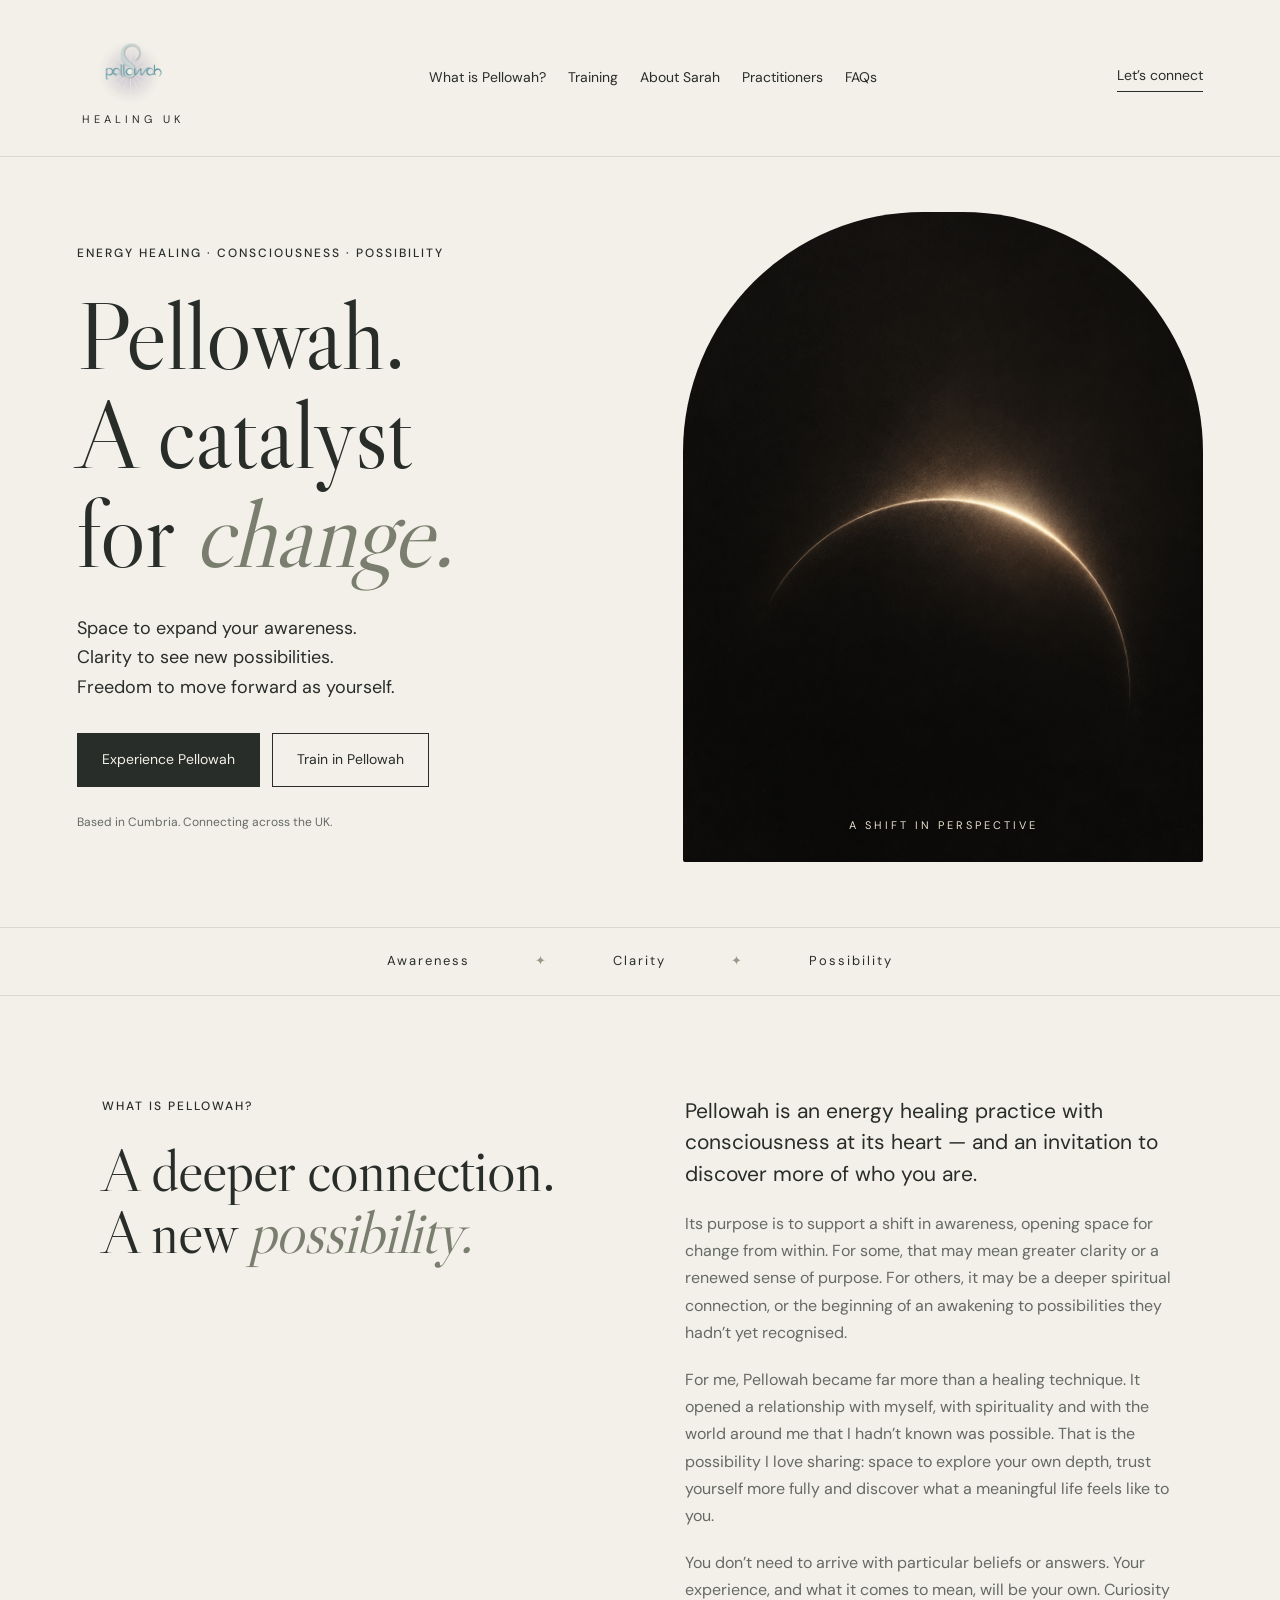
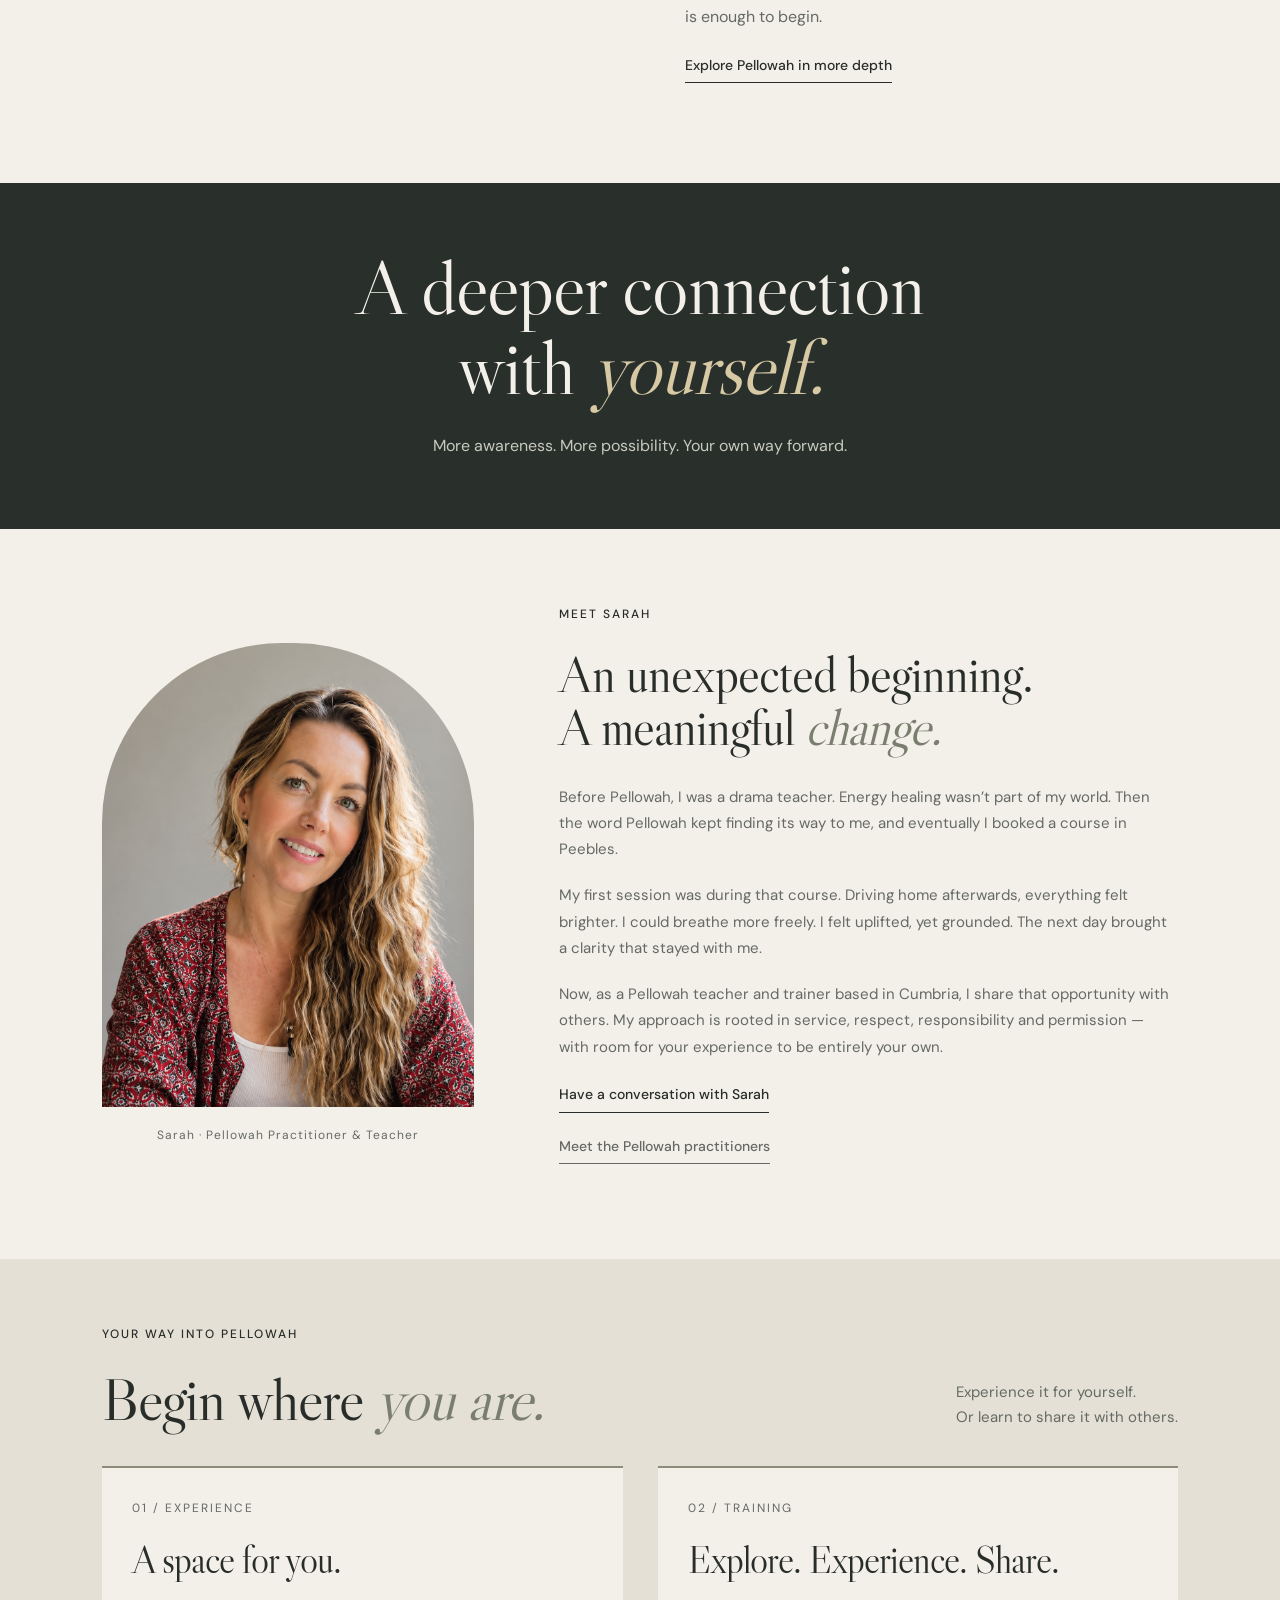
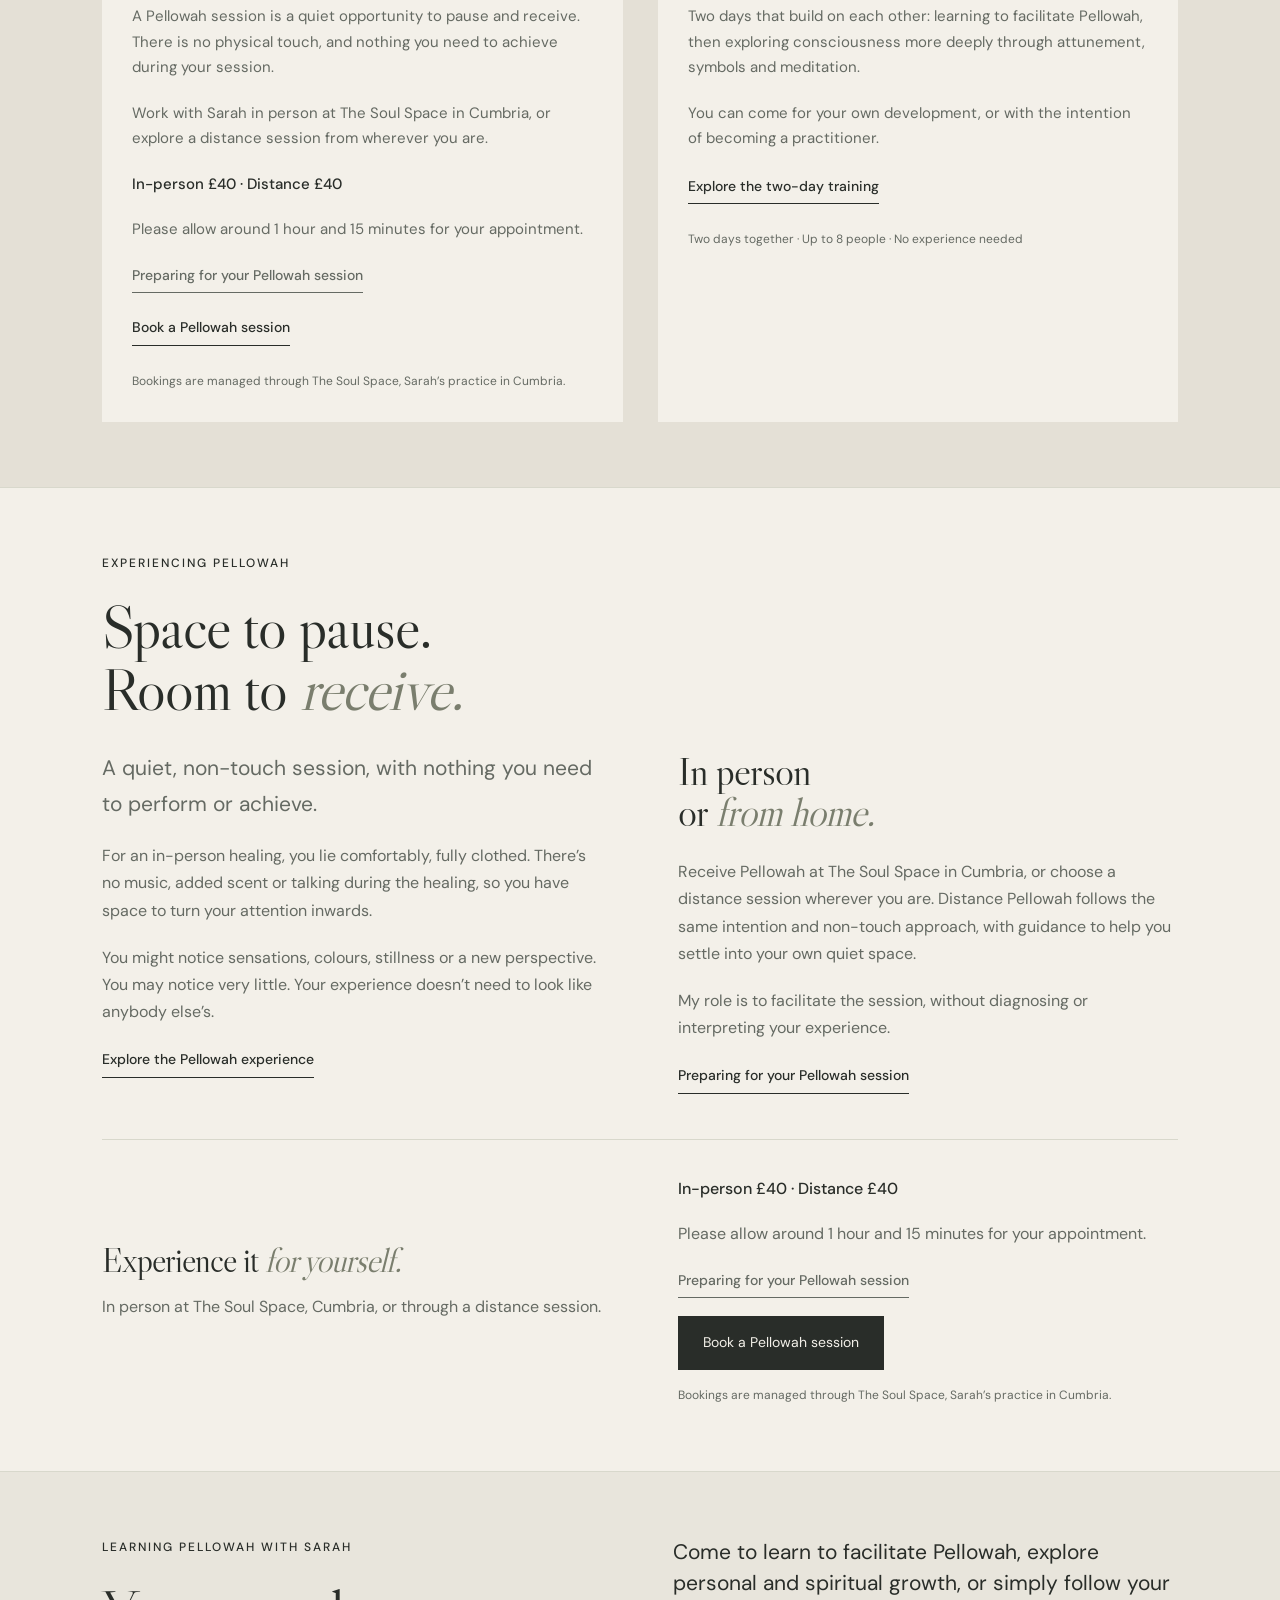
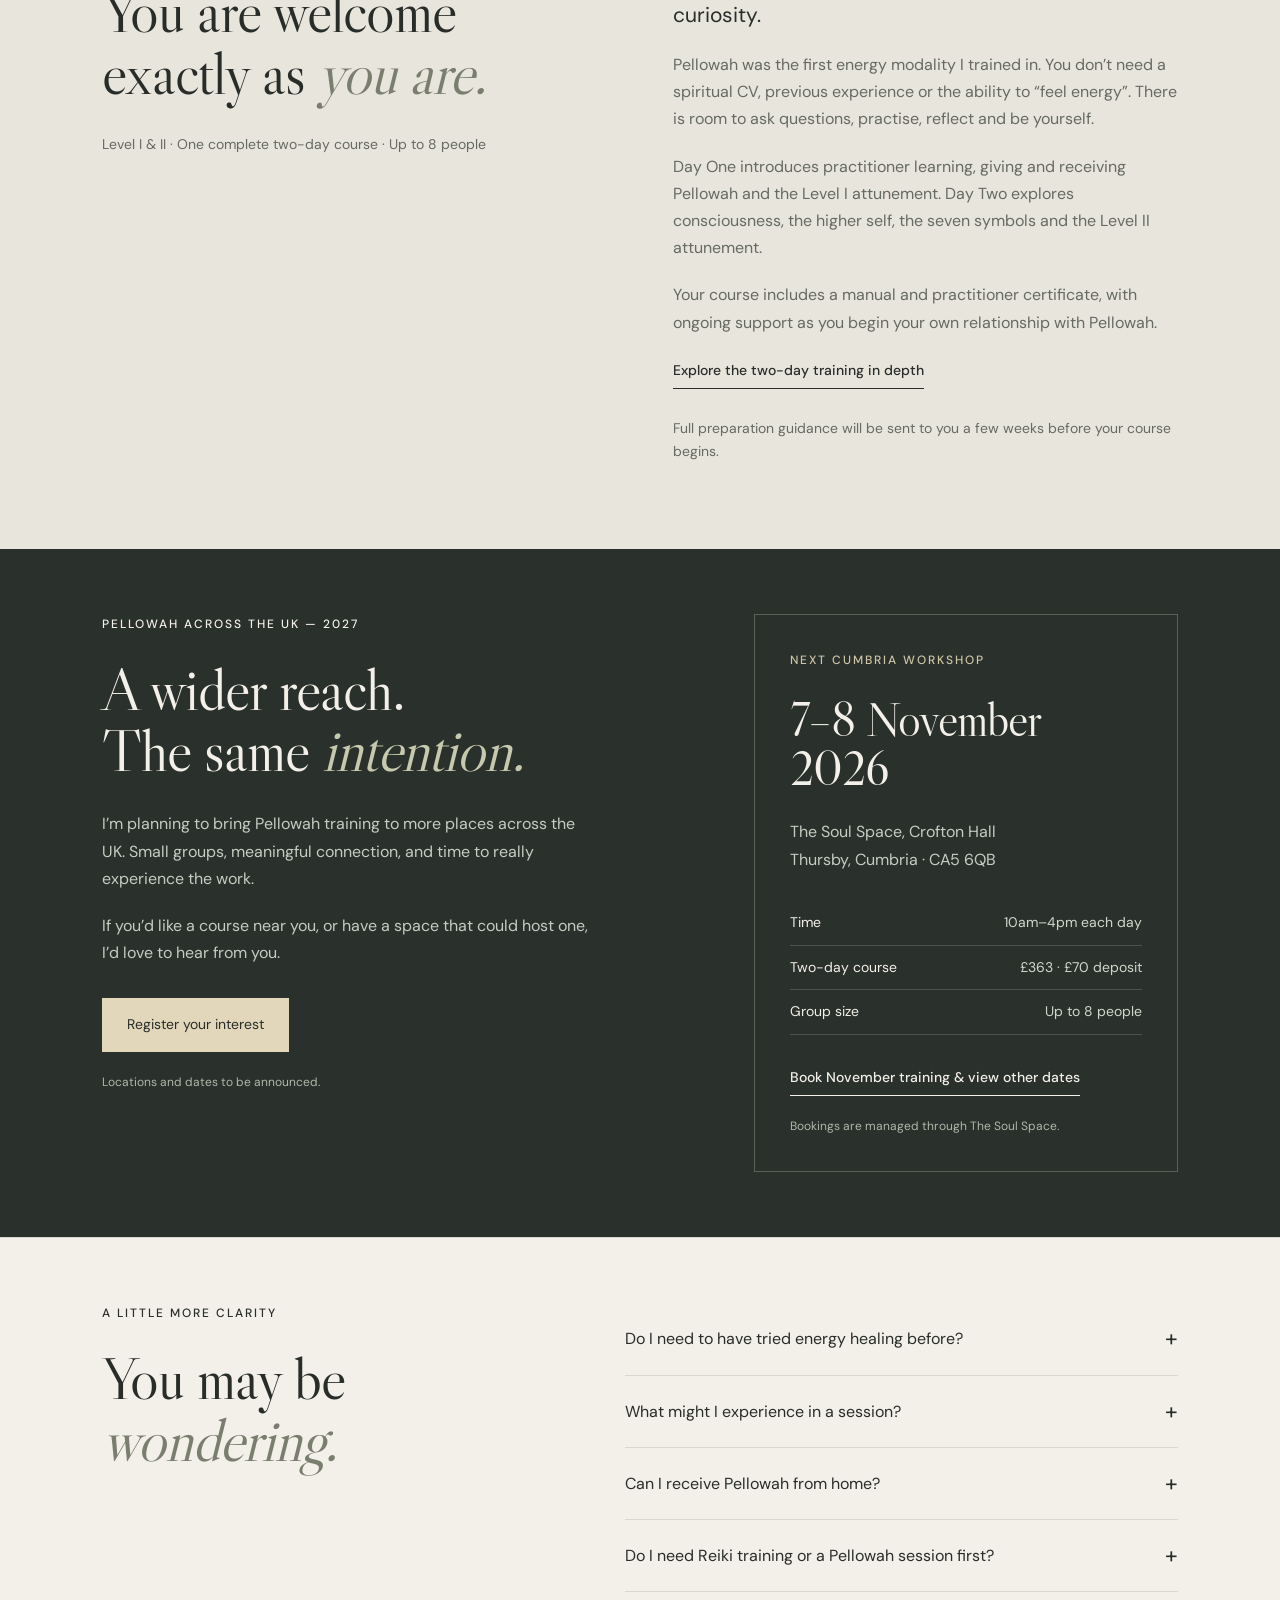
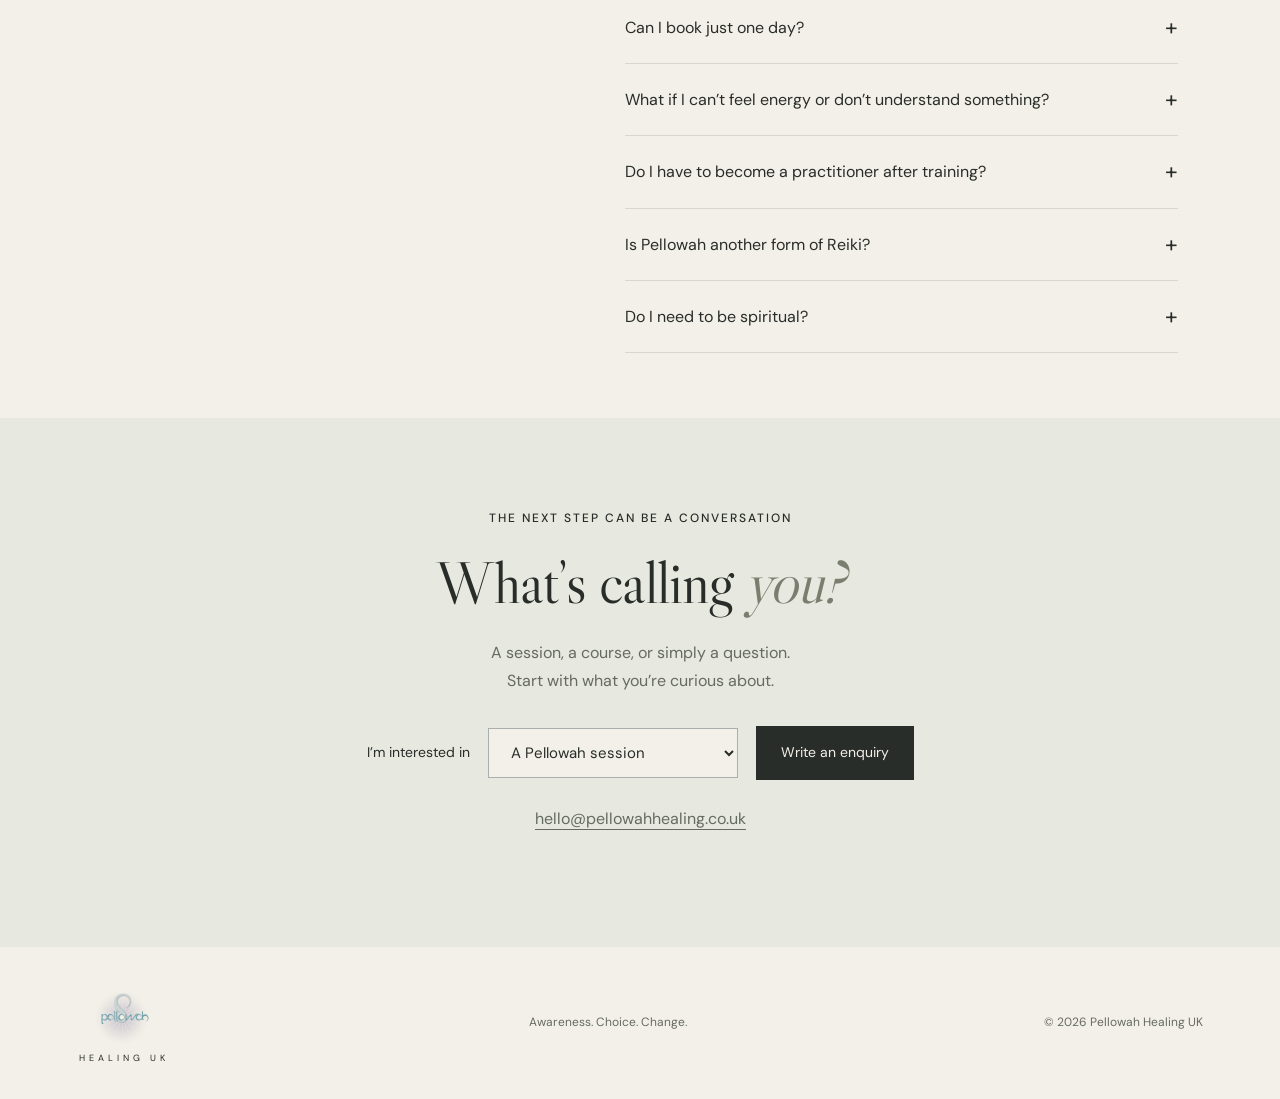
==== index.html @ 7cf7da72 "Add files via upload" ====
<!doctype html>
<html lang="en-GB"><head><meta charset="UTF-8"><meta name="viewport" content="width=device-width,initial-scale=1"><title>Pellowah Healing UK | Sessions &amp; Training with Sarah Watt</title><meta name="description" content="Explore Pellowah healing and two-day practitioner training with Sarah Watt in Cumbria. In-person and distance sessions £40. Beginners welcome."><link rel="icon" href="data:image/svg+xml,%3Csvg xmlns='http://www.w3.org/2000/svg' viewBox='0 0 32 32'%3E%3Crect width='32' height='32' rx='16' fill='%23262825'/%3E%3Cpath d='M21 6a11 11 0 100 20A13 13 0 0121 6' fill='%23e5d9bb'/%3E%3C/svg%3E"><link rel="stylesheet" href="style.css"><script type="application/ld+json">{"@context": "https://schema.org", "@graph": [{"@type": "Organization", "name": "Pellowah Healing UK", "url": "https://pellowahhealing.co.uk/", "email": "hello@pellowahhealing.co.uk", "founder": {"@type": "Person", "name": "Sarah Watt", "jobTitle": "Pellowah Teacher and Practitioner"}}, {"@type": "WebSite", "name": "Pellowah Healing UK", "url": "https://pellowahhealing.co.uk/", "inLanguage": "en-GB"}]}</script><link rel="canonical" href="https://pellowahhealing.co.uk/"></head><body class="homepage">
<a class="skip" href="#main">Skip to content</a><header><a class="brand official-brand" href="#" aria-label="Pellowah Healing UK home"><img src="pellowah-logo.jpg" alt="Pellowah"><small>HEALING UK</small></a><nav aria-label="Main navigation"><a href="#pellowah">What is Pellowah?</a><a href="#training">Training</a><a href="#sarah">About Sarah</a><a href="practitioners.html">Practitioners</a><a href="#questions">FAQs</a></nav><a class="header-cta" href="#connect">Let’s connect</a><button class="mobile-menu-button" type="button" aria-expanded="false" aria-controls="mobile-navigation">Menu <span aria-hidden="true">☰</span></button><nav class="mobile-navigation" id="mobile-navigation" aria-label="Mobile navigation" hidden><a href="index.html">Home</a><a href="discover.html">Discover Pellowah</a><a href="training.html">Training</a><a href="practitioners.html">Practitioners</a><a href="preparation.html">Session preparation</a><a href="index.html#sarah">Meet Sarah</a><a href="index.html#connect">Contact & enquiries</a></nav></header>
<main id="main"><section class="hero"><div class="hero-copy"><p class="eyebrow">ENERGY HEALING · CONSCIOUSNESS · POSSIBILITY</p><h1>Pellowah.<br>A catalyst<br>for <em>change.</em></h1><p class="intro">Space to expand your awareness.<br>Clarity to see new possibilities.<br>Freedom to move forward as yourself.</p><div class="actions"><a class="button" href="#session-details">Experience Pellowah</a><a class="button outline" href="#training">Train in Pellowah</a></div><p class="hero-note">Based in Cumbria. Connecting across the UK.</p></div><div class="hero-art"><img src="hero.png" alt="An ivory arc of light emerging from a dark, spacious background"><span class="art-label">A SHIFT IN PERSPECTIVE</span></div></section>
<div class="principles"><span>Awareness</span><i>✦</i><span>Clarity</span><i>✦</i><span>Possibility</span></div>
<section id="pellowah" class="section introduction"><div><p class="eyebrow">WHAT IS PELLOWAH?</p><h2>A deeper connection.<br>A new <em>possibility.</em></h2></div><div class="text"><p class="lead">Pellowah is an energy healing practice with consciousness at its heart — and an invitation to discover more of who you are.</p><p>Its purpose is to support a shift in awareness, opening space for change from within. For some, that may mean greater clarity or a renewed sense of purpose. For others, it may be a deeper spiritual connection, or the beginning of an awakening to possibilities they hadn’t yet recognised.</p><p>For me, Pellowah became far more than a healing technique. It opened a relationship with myself, with spirituality and with the world around me that I hadn’t known was possible. That is the possibility I love sharing: space to explore your own depth, trust yourself more fully and discover what a meaningful life feels like to you.</p><p>You don’t need to arrive with particular beliefs or answers. Your experience, and what it comes to mean, will be your own. Curiosity is enough to begin.</p><a class="text-link" href="discover.html">Explore Pellowah in more depth</a></div></section>
<section class="manifesto"><h2>A deeper connection<br>with <em>yourself.</em></h2><p class="connection-line">More awareness. More possibility. Your own way forward.</p></section>
<section class="section about" id="sarah"><figure class="sarah-portrait"><img src="sarah-portrait.png" alt="Sarah, Pellowah practitioner and teacher" loading="lazy" width="1180" height="1333"><figcaption>Sarah · Pellowah Practitioner &amp; Teacher</figcaption></figure><div><p class="eyebrow">MEET SARAH</p><h2>An unexpected beginning.<br>A meaningful <em>change.</em></h2><p>Before Pellowah, I was a drama teacher. Energy healing wasn’t part of my world. Then the word Pellowah kept finding its way to me, and eventually I booked a course in Peebles.</p><p>My first session was during that course. Driving home afterwards, everything felt brighter. I could breathe more freely. I felt uplifted, yet grounded. The next day brought a clarity that stayed with me.</p><p>Now, as a Pellowah teacher and trainer based in Cumbria, I share that opportunity with others. My approach is rooted in service, respect, responsibility and permission — with room for your experience to be entirely your own.</p><a class="text-link" href="#connect">Have a conversation with Sarah</a><p class="directory-link"><a class="text-link" href="practitioners.html">Meet the Pellowah practitioners</a></p></div></section>
<section class="section pathways"><div class="section-top"><div><p class="eyebrow">YOUR WAY INTO PELLOWAH</p><h2>Begin where <em>you are.</em></h2></div><p>Experience it for yourself.<br>Or learn to share it with others.</p></div><div class="path-grid"><article id="experience" class="path"><span class="number">01 / EXPERIENCE</span><h3>A space for you.</h3><p>A Pellowah session is a quiet opportunity to pause and receive. There is no physical touch, and nothing you need to achieve during your session.</p><p>Work with Sarah in person at The Soul Space in Cumbria, or explore a distance session from wherever you are.</p><p class="session-price">In-person £40 · Distance £40</p><p class="appointment-time">Please allow around 1 hour and 15 minutes for your appointment.</p><p><a class="text-link" href="preparation.html">Preparing for your Pellowah session</a></p><a class="text-link" href="https://www.the-soul-space.co.uk/book-online?category=a3ddec58-8c85-473c-8b43-00086e5dc6c0">Book a Pellowah session</a><small>Bookings are managed through The Soul Space, Sarah’s practice in Cumbria.</small></article><article id="training" class="path"><span class="number">02 / TRAINING</span><h3>Explore. Experience. Share.</h3><p>Two days that build on each other: learning to facilitate Pellowah, then exploring consciousness more deeply through attunement, symbols and meditation.</p><p>You can come for your own development, or with the intention of becoming a practitioner.</p><a class="text-link" href="training.html">Explore the two-day training</a><small>Two days together · Up to 8 people · No experience needed</small></article></div></section>
<section class="section session-details" id="session-details"><div class="session-heading"><p class="eyebrow">EXPERIENCING PELLOWAH</p><h2>Space to pause.<br>Room to <em>receive.</em></h2></div><div class="session-practice"><div><p class="lead">A quiet, non-touch session, with nothing you need to perform or achieve.</p><p>For an in-person healing, you lie comfortably, fully clothed. There’s no music, added scent or talking during the healing, so you have space to turn your attention inwards.</p><p>You might notice sensations, colours, stillness or a new perspective. You may notice very little. Your experience doesn’t need to look like anybody else’s.</p><a class="text-link" href="discover.html#session-details">Explore the Pellowah experience</a></div><div><h3>In person<br>or <em>from home.</em></h3><p>Receive Pellowah at The Soul Space in Cumbria, or choose a distance session wherever you are. Distance Pellowah follows the same intention and non-touch approach, with guidance to help you settle into your own quiet space.</p><p>My role is to facilitate the session, without diagnosing or interpreting your experience.</p><a class="text-link" href="preparation.html">Preparing for your Pellowah session</a></div></div><div class="session-booking"><div><h3>Experience it <em>for yourself.</em></h3><p>In person at The Soul Space, Cumbria, or through a distance session.</p></div><div><p class="session-price">In-person £40 · Distance £40</p><p class="appointment-time">Please allow around 1 hour and 15 minutes for your appointment.</p><p><a class="text-link" href="preparation.html">Preparing for your Pellowah session</a></p><a class="button" href="https://www.the-soul-space.co.uk/book-online?category=a3ddec58-8c85-473c-8b43-00086e5dc6c0">Book a Pellowah session</a><small>Bookings are managed through The Soul Space, Sarah’s practice in Cumbria.</small></div></div>
</section>
<section class="section training-details" id="training-details"><div class="training-welcome"><div><p class="eyebrow">LEARNING PELLOWAH WITH SARAH</p><h2>You are welcome<br>exactly as <em>you are.</em></h2><p class="training-format">Level I & II · One complete two-day course · Up to 8 people</p></div><div class="text"><p class="lead">Come to learn to facilitate Pellowah, explore personal and spiritual growth, or simply follow your curiosity.</p><p>Pellowah was the first energy modality I trained in. You don’t need a spiritual CV, previous experience or the ability to “feel energy”. There is room to ask questions, practise, reflect and be yourself.</p><p>Day One introduces practitioner learning, giving and receiving Pellowah and the Level I attunement. Day Two explores consciousness, the higher self, the seven symbols and the Level II attunement.</p><p>Your course includes a manual and practitioner certificate, with ongoing support as you begin your own relationship with Pellowah.</p><a class="text-link" href="training.html">Explore the two-day training in depth</a><p class="training-format">Full preparation guidance will be sent to you a few weeks before your course begins.</p></div></div></section>
<section class="tour" id="dates"><div><p class="eyebrow">PELLOWAH ACROSS THE UK — 2027</p><h2>A wider reach.<br>The same <em>intention.</em></h2><p>I’m planning to bring Pellowah training to more places across the UK. Small groups, meaningful connection, and time to really experience the work.</p><p>If you’d like a course near you, or have a space that could host one, I’d love to hear from you.</p><a class="button light" href="#connect" data-topic="UK training in 2027">Register your interest</a><small>Locations and dates to be announced.</small></div><aside class="next-course"><p class="eyebrow">NEXT CUMBRIA WORKSHOP</p><h3>7–8 November<br>2026</h3><p>The Soul Space, Crofton Hall<br>Thursby, Cumbria · CA5 6QB</p><dl><div><dt>Time</dt><dd>10am–4pm each day</dd></div><div><dt>Two-day course</dt><dd>£363 · £70 deposit</dd></div><div><dt>Group size</dt><dd>Up to 8 people</dd></div></dl><a class="text-link" href="https://www.the-soul-space.co.uk/book-online?category=9e6a947b-319b-44cc-8bf9-009da65b8f4c">Book November training &amp; view other dates</a><small>Bookings are managed through The Soul Space.</small></aside></section>

<section class="section faq" id="questions"><div><p class="eyebrow">A LITTLE MORE CLARITY</p><h2>You may be <em>wondering.</em></h2></div><div><details><summary>Do I need to have tried energy healing before?</summary><p>No. You’re welcome to come with no previous experience. Sarah can talk you through what to expect and answer your questions before you decide.</p></details><details><summary>What might I experience in a session?</summary><p>People describe a range of experiences, including colours, sensations, insights or a sense of stillness. Some notice very little at the time. There is no experience you need to have, and individual responses vary.</p></details><details><summary>Can I receive Pellowah from home?</summary><p>Yes. Sarah offers distance sessions as well as in-person sessions. Get in touch to discuss a time and the preparation guidance.</p></details><details><summary>Do I need Reiki training or a Pellowah session first?</summary><p>No. Pellowah was the first energy modality I trained in. Some people try a session before training; others feel curious and come straight to the course. Neither route is required.</p></details><details><summary>Can I book just one day?</summary><p>I offer the two days together as one complete course. Each day has a different purpose, and they build on each other.</p></details><details><summary>What if I can’t feel energy or don’t understand something?</summary><p>You don’t need to feel tingling, see colours or have any particular experience. Some people notice a lot; others notice very little. Your experience is your own.</p><p>If something doesn’t make sense, ask me. Ask the obvious question, the strange question, or ask me to explain it again. I want learning to feel like a conversation.</p></details><details><summary>Do I have to become a practitioner after training?</summary><p>No. The course teaches you to facilitate Pellowah, but you can come entirely for your own development. You don’t need to begin offering sessions afterwards.</p></details><details><summary>Is Pellowah another form of Reiki?</summary><p>No. Pellowah is a separate modality with its own teachings and approach. In my experience, it feels very different too.</p><p>Within Pellowah teachings, it is described as 100% pure source energy, operating at a higher frequency than Reiki and working with consciousness and DNA to support change.</p><p>The practitioner’s role is to facilitate that energy. We don’t diagnose, scan chakras, sense or interpret blockages, or decide where the energy needs to go. I describe it as being like a clear glass tube, without adding my own energy or interpretation.</p><p>Pellowah is completely non-touch, and the session is deliberately quiet: no music, added scents, sound accompaniment or talking during the healing. This gives you space to turn your attention inwards and experience Pellowah for yourself.</p></details><details><summary>Do I need to be spiritual?</summary><p>No. You don’t need to share my beliefs or use particular language. You’re welcome to question what you hear and explore it for yourself. For me, curiosity is enough.</p></details></div></section>
<section class="connect" id="connect"><p class="eyebrow">THE NEXT STEP CAN BE A CONVERSATION</p><h2>What’s calling <em>you?</em></h2><p>A session, a course, or simply a question.<br>Start with what you’re curious about.</p><div class="interest"><label for="topic">I’m interested in</label><select id="topic"><option>A Pellowah session</option><option>The November workshop</option><option>UK training in 2027</option><option>Hosting a course</option><option>Asking a question</option></select><button class="button" id="prepare">Write an enquiry</button></div><div id="enquiry" class="enquiry" hidden><label for="message">Your enquiry — add your details, then open it in your email app.</label><textarea id="message" rows="4"></textarea><a id="send-email" class="button" href="mailto:hello@pellowahhealing.co.uk">Open in email</a> <button id="copy" class="text-link">Copy enquiry</button><p class="copy-status" role="status"></p></div><p class="contact-email"><a href="mailto:hello@pellowahhealing.co.uk">hello@pellowahhealing.co.uk</a></p></section>
</main><footer><a class="brand official-brand" href="#" aria-label="Pellowah Healing UK home"><img src="pellowah-logo.jpg" alt="Pellowah"><small>HEALING UK</small></a><p>Awareness. Choice. Change.</p><span>© 2026 Pellowah Healing UK</span></footer><script src="script.js"></script><script src="menu.js"></script></body></html>
---- style.css ----
@import url('https://fonts.googleapis.com/css2?family=DM+Sans:wght@400;500;600&family=Libre+Caslon+Display&display=swap');
:root{--paper:#f3f0e9;--ink:#292d29;--muted:#656a63;--line:#d8d8cc;--accent:#d7c9a4}*{box-sizing:border-box}html{scroll-behavior:smooth;scroll-padding-top:40px}body{margin:0;background:var(--paper);color:var(--ink);font:16px/1.7 'DM Sans',Arial,sans-serif}a{color:inherit;text-decoration:none}button,select,textarea{font:inherit}button,a,summary,select{ -webkit-tap-highlight-color:transparent}a:focus-visible,button:focus-visible,select:focus-visible,summary:focus-visible{outline:2px solid #9a7747;outline-offset:5px}.skip{position:absolute;left:20px;top:-80px;background:var(--ink);color:white;padding:10px;z-index:4}.skip:focus{top:10px}header{max-width:1440px;margin:auto;padding:30px 6%;display:flex;align-items:center;justify-content:space-between;border-bottom:1px solid var(--line);gap:30px}.brand{display:flex;flex-direction:column;line-height:1.2;width:max-content}.brand span{font:29px 'Libre Caslon Display',Georgia,serif;letter-spacing:2px}.brand small{font-size:11px;letter-spacing:4px;margin-top:7px;text-align:center}nav{display:flex;gap:30px;font-size:14px}.header-cta{font-size:14px;border-bottom:1px solid var(--ink);padding-bottom:4px}.hero{max-width:1440px;margin:auto;display:grid;grid-template-columns:1.05fr 1fr;padding:55px 6% 65px;gap:60px;align-items:center}.eyebrow{font-size:12px;letter-spacing:2px;font-weight:500;margin:0 0 24px}h1,h2,h3{font-family:'Libre Caslon Display',Georgia,serif;font-weight:400;line-height:1.03;margin:0;letter-spacing:-1px}h1{font-size:clamp(70px,7.5vw,112px)}em{font-weight:400;color:#7a7e6e}h2{font-size:clamp(40px,4.7vw,64px)}h3{font-size:40px}p{margin:0 0 20px}.intro{font-size:18px;line-height:1.65;margin:30px 0}.actions{display:flex;gap:12px;flex-wrap:wrap}.button{display:inline-block;background:var(--ink);color:var(--paper);border:1px solid var(--ink);padding:14px 24px;font-size:14px;cursor:pointer;text-align:center;transition:background .2s}.button:hover{background:#454b40}.outline{background:transparent;color:var(--ink)}.outline:hover{background:#e5e5d9}.hero-note{font-size:12px;margin:25px 0 0;color:var(--muted)}.hero-art{position:relative;aspect-ratio:4/5;background:#222521;overflow:hidden;border-radius:240px 240px 2px 2px}.hero-art img{width:100%;height:100%;object-fit:cover}.art-label{position:absolute;bottom:28px;left:0;width:100%;text-align:center;color:#e8dfcd;font-size:11px;letter-spacing:3px}.principles{display:flex;align-items:center;justify-content:center;gap:65px;border-top:1px solid var(--line);border-bottom:1px solid var(--line);padding:22px;font-size:13px;letter-spacing:2px}.principles i{color:#969b87;font-size:13px;font-style:normal}.section{max-width:1440px;padding:100px 8%;margin:auto}.introduction{display:grid;grid-template-columns:1fr 1fr;gap:90px}.text p{color:var(--muted)}.text .lead{color:var(--ink);font-size:21px;line-height:1.5}.manifesto{text-align:center;padding:70px 20px 85px;background:#e7e8df}.manifesto p{font-size:15px;color:var(--muted)}.manifesto h2{font-size:clamp(56px,6vw,80px)}.section-top{display:flex;justify-content:space-between;gap:30px;align-items:end;margin-bottom:50px}.section-top>p{font-size:15px;color:var(--muted);margin:0}.path-grid{display:grid;grid-template-columns:1fr 1fr;gap:70px}.path{border-top:1px solid #969b87;padding-top:30px;scroll-margin-top:30px}.number{font-size:12px;letter-spacing:2px;display:block;margin-bottom:30px;color:var(--muted)}.path h3{margin-bottom:25px}.path p{color:var(--muted);max-width:470px}.text-link{border:0;border-bottom:1px solid currentColor;background:transparent;padding:0 0 5px;display:inline-block;cursor:pointer;font-size:14px;font-weight:500}.text-link:hover{color:#85816a}.path small{display:block;font-size:12px;color:var(--muted);margin-top:25px}.tour{background:#2a302c;color:#f3f0e9;padding:85px max(8%,calc((100vw - 1210px)/2));display:grid;grid-template-columns:1.3fr 1fr;gap:100px}.tour h2{margin-bottom:28px}.tour em{color:#c7c9ae}.tour p:not(.eyebrow){color:#c6ccc2;max-width:490px}.light{background:#e2d7bb;color:#292d29;border-color:#e2d7bb;margin-top:12px}.light:hover{background:#f0e9d9}.tour small{display:block;font-size:12px;color:#b1b7a9;margin-top:20px}.next-course{border:1px solid #5a6157;padding:35px;align-self:center}.next-course h3{font-size:48px;margin-bottom:25px}.next-course .eyebrow{color:#cfc5a5}.next-course dl{font-size:14px;margin:28px 0}.next-course dl div{display:flex;justify-content:space-between;gap:15px;border-bottom:1px solid #4b534a;padding:10px 0}.next-course dd{margin:0;color:#d1d7cb}.about{display:grid;grid-template-columns:1fr 1.25fr;gap:100px;align-items:center}.about h2{margin-bottom:30px}.about>div>p:not(.eyebrow){color:var(--muted)}.story-mark{border:1px solid var(--line);padding:60px 35px;text-align:center;background:#eeece3}.story-mark>span{font:100px/1 Georgia;color:#8e927e}.story-mark>p{font:48px/1.1 'Libre Caslon Display',Georgia,serif!important;color:var(--ink)!important}.story-mark small{display:block;font-size:10px;letter-spacing:2px;margin-top:40px}.faq{border-top:1px solid var(--line);display:grid;grid-template-columns:1fr 1.25fr;gap:80px}.faq h2{max-width:350px}details{border-bottom:1px solid var(--line)}summary{padding:22px 28px 22px 0;cursor:pointer;font-size:16px;list-style:none;position:relative}summary:after{content:'+';position:absolute;right:0;font-size:23px;font-weight:400;top:16px}details[open] summary:after{content:'−'}details p{color:var(--muted);font-size:15px;padding-right:20px}.connect{padding:90px 8%;text-align:center;background:#e7e8df}.connect>p:not(.eyebrow){color:var(--muted);margin:25px 0}.interest{display:flex;justify-content:center;align-items:center;gap:18px;flex-wrap:wrap;margin-top:32px}.interest label{font-size:14px}.interest select{background:var(--paper);border:1px solid #aaaead;border-radius:0;padding:13px 18px;font-size:15px;color:var(--ink);min-width:250px}.enquiry{max-width:650px;text-align:left;margin:30px auto 0}.enquiry label{display:block;font-size:14px;margin-bottom:10px}textarea{width:100%;padding:16px;background:var(--paper);color:var(--ink);border:1px solid #aaaead;resize:vertical;margin-bottom:15px}.copy-status{font-size:14px;margin-top:10px}footer{max-width:1440px;padding:35px 6%;display:flex;justify-content:space-between;gap:30px;align-items:center}footer p,footer>span{font-size:12px;color:var(--muted);margin:0}footer .brand span{font-size:23px}footer .brand small{font-size:9px}@media(min-width:1500px){.tour{padding-left:calc((100vw - 1210px)/2);padding-right:calc((100vw - 1210px)/2)}}@media(max-width:1000px){nav{gap:18px}.hero{gap:30px}.eyebrow{font-size:10px}.button{padding:13px 18px}.section{padding:75px 6%}.introduction,.about,.faq{gap:40px}.tour{gap:40px;padding:65px 6%}.path-grid{gap:40px}}@media(max-width:700px){header{padding:22px 6%}nav{display:none}.brand span{font-size:25px}.hero{grid-template-columns:1fr;padding:45px 6%;gap:35px}h1{font-size:76px}.hero-art{aspect-ratio:5/4;border-radius:180px 180px 2px 2px}.hero-art img{object-position:center 48%}.hero-note{margin-top:20px}.principles{gap:22px;font-size:11px;letter-spacing:1px}.introduction,.path-grid,.about,.faq,.tour{grid-template-columns:1fr}.section{padding:60px 6%}.introduction{gap:30px}.section-top{display:block}.section-top>p{margin-top:20px}.path-grid{gap:45px}.tour{padding:60px 6%;gap:40px}.about{gap:40px}.story-mark{padding:35px 20px}.story-mark>p{font-size:42px!important}.story-mark small{margin-top:25px}.faq{gap:25px}.faq h2{max-width:none}.connect{padding:60px 6%}.interest{flex-direction:column;gap:12px}.interest select,.interest .button{width:100%;max-width:350px}footer{flex-wrap:wrap}footer p{display:none}footer>span{font-size:11px}h2{font-size:46px}.next-course{padding:27px}}@media(prefers-reduced-motion:reduce){html{scroll-behavior:auto}*{transition:none!important}}

.path .session-price{color:var(--ink);font-weight:500}.contact-email a{border-bottom:1px solid currentColor}.enquiry #copy{margin-left:16px}

.official-brand{align-items:center}.official-brand img{width:112px;height:78px;object-fit:contain;object-position:center;mix-blend-mode:multiply}.official-brand small{margin-top:5px}.sarah-portrait{margin:0}.sarah-portrait img{width:100%;height:auto;display:block;aspect-ratio:4/5;object-fit:cover;object-position:center 30%;border-radius:180px 180px 0 0}.sarah-portrait figcaption{font-size:12px;letter-spacing:1px;color:var(--muted);margin-top:18px;text-align:center}footer .official-brand img{width:95px;height:66px}@media(max-width:700px){.official-brand img{width:95px;height:66px}.sarah-portrait{max-width:440px;width:100%;margin:auto}.sarah-portrait img{aspect-ratio:4/5}}

.training-details{border-top:1px solid var(--line)}.training-welcome{display:grid;grid-template-columns:1fr 1fr;gap:80px}.training-format{font-size:14px;margin-top:28px;color:var(--muted)}.day-grid{display:grid;grid-template-columns:1fr 1fr;gap:65px;margin-top:65px}.training-day{border-top:1px solid #969b87;padding-top:30px}.training-day h3{font-size:43px;line-height:1.12;margin-bottom:30px}.training-day>p:not(.eyebrow){color:var(--muted)}.training-day strong{color:var(--ink);font-weight:500}.levels-note{margin:45px 0;padding:25px 30px;background:#e7e8df;border-left:2px solid #969b87}.levels-note h4{font-size:17px;font-weight:500;margin:0 0 10px}.levels-note p{color:var(--muted);margin:0;max-width:920px}.training-takeaway{display:grid;grid-template-columns:1.1fr 1fr;gap:75px;align-items:center}.training-takeaway h3{margin-bottom:25px}.training-takeaway>div>p:not(.eyebrow){color:var(--muted)}.takeaway-quote{padding:38px;border:1px solid var(--line)}.takeaway-quote>p{font:32px/1.25 'Libre Caslon Display',Georgia,serif;color:var(--ink)!important}.takeaway-quote small{display:block;font-size:11px;letter-spacing:2px;color:var(--muted);margin:25px 0}.takeaway-quote .button{margin-top:8px}@media(max-width:1000px){.training-welcome,.training-takeaway{gap:40px}.day-grid{gap:40px}}@media(max-width:700px){.training-welcome,.day-grid,.training-takeaway{grid-template-columns:1fr;gap:30px}.day-grid{margin-top:40px}.training-day h3{font-size:38px}.levels-note{padding:22px;margin:35px 0}.takeaway-quote{padding:28px}}

.manifesto .connection-line{margin:25px 0 0;font-size:16px}

.session-details{border-top:1px solid var(--line)}.session-heading{margin-bottom:55px}.house-story{display:grid;grid-template-columns:1fr 1.2fr;gap:80px;align-items:center}.analogy{background:#e7e8df;padding:40px}.analogy h3{font-size:48px;margin-bottom:25px}.analogy>p:not(.eyebrow){color:var(--muted)}.analogy small,.experience-notes small{font-size:10px;letter-spacing:1.5px;color:var(--muted);display:block}.session-practice{display:grid;grid-template-columns:1fr 1fr;gap:75px;margin-top:65px}.session-practice h3{margin-bottom:25px}.session-practice p:not(.eyebrow){color:var(--muted)}.experience-notes{border-left:1px solid var(--line);padding-left:40px}.experience-notes blockquote{font:32px/1.25 'Libre Caslon Display',Georgia,serif;margin:30px 0 18px}.trust-line{margin-top:28px}.session-booking{border-top:1px solid var(--line);margin-top:45px;padding-top:35px;display:grid;grid-template-columns:1fr 1fr;gap:75px;align-items:center}.session-booking h3{font-size:34px;margin-bottom:15px}.session-booking p{color:var(--muted);margin-bottom:18px}.session-booking .session-price{color:var(--ink);font-weight:500}.session-booking small{display:block;font-size:12px;color:var(--muted);margin-top:15px}@media(max-width:1000px){.house-story,.session-practice,.session-booking{gap:40px}.analogy{padding:30px}.experience-notes{padding-left:25px}}@media(max-width:700px){.house-story,.session-practice,.session-booking{grid-template-columns:1fr;gap:30px}.session-heading{margin-bottom:35px}.analogy h3{font-size:43px}.session-practice{margin-top:40px}.experience-notes{border-left:0;border-top:1px solid var(--line);padding:30px 0 0}.session-booking{margin-top:30px}.session-booking h3{font-size:36px}}

.prep-page{max-width:920px;margin:auto;padding:65px 6%}.prep-intro h1{font-size:clamp(48px,6vw,78px);margin-bottom:30px}.prep-intro .lead{font-size:21px;line-height:1.55}.prep-intro>p:not(.eyebrow){color:var(--muted)}.prep-nav{display:flex;flex-wrap:wrap;gap:12px 24px;margin:30px 0 45px}.prep-nav a{font-size:14px;border-bottom:1px solid var(--line)}.prep-section{padding:45px 0;border-top:1px solid var(--line)}.prep-section h2{font-size:48px;margin-bottom:28px}.prep-section h3{font-size:30px;margin:28px 0 18px}.prep-section p,.prep-section li{color:var(--muted)}.prep-section ul{padding-left:22px;margin:20px 0 25px}.prep-section li{margin-bottom:10px}.distance-panel{padding:35px;background:#e7e8df}.prep-contact{padding:35px;background:#e7e8df;margin-top:20px}.prep-contact h3{margin-bottom:22px}.prep-contact p{color:var(--muted)}@media(max-width:700px){.prep-page{padding:40px 6%}.prep-section h2{font-size:40px}.distance-panel,.prep-contact{padding:25px}.prep-nav{display:flex}.prep-intro .lead{font-size:18px}}

.discover-hero{max-width:1200px;margin:auto;padding:70px 8% 45px}.discover-hero h1{font-size:clamp(62px,7vw,98px)}.discover-hero .lead{font-size:21px;max-width:650px;margin:30px 0;color:var(--muted)}.discover-philosophy,.discover-reiki{display:grid;grid-template-columns:1fr 1.2fr;gap:80px;border-top:1px solid var(--line)}.teaching-detail{margin-top:25px;border-top:1px solid var(--line)}.change-intro{max-width:850px;color:var(--muted)}.change-grid{display:grid;grid-template-columns:repeat(3,1fr);gap:40px;margin:40px 0}.change-grid article{border-top:1px solid #969b87;padding-top:25px}.change-grid h3{font-size:32px;margin-bottom:22px}.change-grid p{color:var(--muted)}.discover-change{border-top:1px solid var(--line)}.discover-actions{justify-content:center;align-items:center;gap:20px}.session-practice .lead{font-size:21px}@media(max-width:700px){.discover-hero{padding:45px 6% 25px}.discover-hero .lead{font-size:18px}.discover-philosophy,.discover-reiki,.change-grid{grid-template-columns:1fr;gap:30px}.discover-actions{flex-direction:column}.change-grid{margin:30px 0}}

.course-purpose,.course-support{display:grid;grid-template-columns:1fr 1.2fr;gap:80px;border-top:1px solid var(--line)}.course-growth{border-top:1px solid var(--line)}.course-growth h2{margin-bottom:30px}@media(max-width:700px){.course-purpose,.course-support{grid-template-columns:1fr;gap:30px}}

.levels-note p+p{margin-top:16px}

.region-heading{border-top:1px solid var(--line);padding-top:30px;margin-bottom:45px}.region-heading>p:last-child{margin-top:20px;color:var(--muted)}.practitioner-profile{display:grid;grid-template-columns:minmax(250px,.8fr) 1.2fr;gap:70px;align-items:start}.practitioner-profile h3{font-size:56px;margin-bottom:15px}.practitioner-title{font-size:19px;margin-bottom:10px}.practitioner-founder{color:var(--muted);max-width:480px}.profile-tags{display:flex;flex-wrap:wrap;gap:10px;margin:25px 0}.profile-tags span{border:1px solid var(--line);padding:5px 12px;font-size:12px}.practitioner-profile address{font-style:normal;margin:30px 0;overflow-wrap:anywhere}.practitioner-profile address p{margin-bottom:12px}.profile-price{font-size:12px;color:var(--muted);margin-top:20px}.directory-link{margin-top:20px}header nav{gap:22px}@media(max-width:1000px){.practitioner-profile{gap:35px}header nav{gap:14px;font-size:13px}}@media(max-width:700px){.practitioner-profile{grid-template-columns:1fr;gap:35px}.practitioner-profile h3{font-size:48px}.practitioner-profile .sarah-portrait{max-width:380px}.practitioner-region{padding-top:25px}}

.graduate-heading{font-size:40px;border-top:1px solid var(--line);padding-top:40px;margin:55px 0 40px}

.mobile-menu-button,.mobile-navigation{display:none}@media(max-width:700px){header{position:relative;flex-wrap:wrap;gap:15px}header>.header-cta{display:none}.mobile-menu-button{display:inline-flex;align-items:center;gap:10px;background:transparent;color:var(--ink);border:1px solid var(--line);padding:10px 14px;cursor:pointer;font-size:15px}.mobile-menu-button span{font-size:20px}.mobile-navigation:not([hidden]){display:flex;flex-direction:column;width:100%;padding:12px 0 5px;gap:0;font-size:16px}.mobile-navigation a{padding:12px 4px;border-top:1px solid var(--line)}.mobile-navigation a:hover{background:#e7e8df}}

/* Homepage rhythm trial. Previous design preserved in commit 2c079b6dfd05b813ed27b77f40d18edeeccf2284. */
.homepage .manifesto{background:#292f2b;color:#f3f0e9;padding:65px 6% 70px}.homepage .manifesto em{color:#d7c9a4}.homepage .manifesto .connection-line{color:#c8cabe}.homepage .about{grid-template-columns:.75fr 1.25fr;padding-top:75px;padding-bottom:75px;gap:85px}.homepage .about .sarah-portrait img{aspect-ratio:4/5}.homepage .about h2{font-size:clamp(38px,4vw,54px)}.homepage .about>div>p:not(.eyebrow){font-size:15px;line-height:1.75}.homepage .pathways{background:#e4e0d6;max-width:none;padding:65px max(8%,calc((100vw - 1210px)/2))}.homepage .pathways .section-top{margin-bottom:35px}.homepage .path-grid{gap:35px}.homepage .path{background:var(--paper);padding:30px;border-top:2px solid #8b8d7a}.homepage .path .number{margin-bottom:22px}.homepage .path h3{font-size:38px}.homepage .path p{font-size:15px}.homepage .session-details{padding-top:65px;padding-bottom:65px}.homepage .session-heading{margin-bottom:30px}.homepage .session-practice{margin-top:30px}.homepage .training-details{background:#e8e5dc;max-width:none;padding:65px max(8%,calc((100vw - 1210px)/2))}.homepage .training-welcome{gap:65px}.homepage .tour{padding-top:65px;padding-bottom:65px}.homepage .faq{padding-top:65px;padding-bottom:65px}@media(max-width:1000px){.homepage .about{gap:40px}.homepage .pathways,.homepage .training-details{padding-left:6%;padding-right:6%}}@media(max-width:700px){.homepage .about{grid-template-columns:1fr;gap:30px;padding:45px 6%}.homepage .about .sarah-portrait{max-width:310px}.homepage .about .sarah-portrait img{aspect-ratio:1/1.1}.homepage .manifesto{padding:45px 6%}.homepage .manifesto h2{font-size:48px}.homepage .pathways,.homepage .training-details{padding:45px 6%}.homepage .path-grid{gap:22px}.homepage .path{padding:25px}.homepage .session-details,.homepage .faq{padding-top:45px;padding-bottom:45px}.homepage .training-welcome{gap:25px}.homepage .tour{padding-top:45px;padding-bottom:45px}}

/* Inner-page rhythm: charcoal, warm stone and spacious reading panels. */
.discover-page .discover-hero,.training-page .discover-hero,.practitioners-page .discover-hero{padding-top:55px;padding-bottom:45px}
.discover-page .discover-philosophy,.training-page .course-purpose{background:#292f2b;color:var(--paper);max-width:none;padding:55px max(8%,calc((100vw - 1210px)/2));gap:60px}.discover-page .discover-philosophy em,.training-page .course-purpose em{color:#d7c9a4}.discover-page .discover-philosophy .text p,.training-page .course-purpose .text p{color:#c8cabe}.discover-page .discover-philosophy .text .lead,.training-page .course-purpose .text .lead{color:#f3f0e9}.discover-page .teaching-detail{border-color:#596056}.discover-page .teaching-detail summary{color:var(--paper)}
.discover-page .section,.training-page .section{padding-top:60px;padding-bottom:60px}.discover-page .house-story{gap:50px}.discover-page .analogy{background:#e4e0d6;border-radius:140px 140px 0 0;padding:65px 35px 35px}.discover-page .session-practice{margin-top:45px}.discover-page .experience-notes{border:0;background:#e8e5dc;padding:35px}.discover-page .discover-change,.training-page .course-growth{background:#e4e0d6;max-width:none;padding-left:max(8%,calc((100vw - 1210px)/2));padding-right:max(8%,calc((100vw - 1210px)/2))}.discover-page .change-grid article,.training-page .change-grid article{background:var(--paper);padding:25px;border-top:2px solid #8b8d7a}.discover-page .change-grid,.training-page .change-grid{gap:25px}.discover-page .discover-reiki,.training-page .course-support{gap:60px}
.training-page .day-grid{gap:28px;margin-top:45px}.training-page .training-day{background:#e8e5dc;padding:30px;border-top:2px solid #8b8d7a}.training-page .training-day:last-child{background:#e0e1d6}.training-page .training-day h3{font-size:38px}.training-page .levels-note{background:transparent;border:1px solid var(--line);padding:30px;margin:35px 0}.training-page .takeaway-quote{background:#292f2b;border:0;color:var(--paper)}.training-page .takeaway-quote>p{color:var(--paper)!important}.training-page .takeaway-quote small{color:#c8cabe}.training-page .takeaway-quote .button{background:#e2d7bb;color:#292d29;border-color:#e2d7bb}.training-page .tour{padding-top:60px;padding-bottom:60px}
.preparation-page .prep-page{max-width:1060px;padding-top:50px}.preparation-page .prep-intro{padding-bottom:5px}.preparation-page .prep-section{padding:35px;margin:25px 0;border:0}.preparation-page .prep-section h2{font-size:43px}.preparation-page .prep-section:nth-of-type(2){background:#292f2b;color:var(--paper)}.preparation-page .prep-section:nth-of-type(2) p{color:#c8cabe}.preparation-page .prep-section:nth-of-type(2) em{color:#d7c9a4}.preparation-page #before,.preparation-page #during{border-left:2px solid #969b87;background:#eeece5}.preparation-page .distance-panel{background:#e4e0d6}.preparation-page #after{background:#292f2b;color:var(--paper)}.preparation-page #after p,.preparation-page #after li{color:#c8cabe}.preparation-page #after em{color:#d7c9a4}.preparation-page .prep-contact{margin:25px 0;background:#e4e0d6}
.practitioners-page .region-heading{background:#292f2b;color:var(--paper);padding:30px 35px;border:0;margin-bottom:40px}.practitioners-page .region-heading em{color:#d7c9a4}.practitioners-page .region-heading>p:last-child{color:#c8cabe}.practitioners-page .practitioner-region{padding-top:25px;padding-bottom:60px}.practitioners-page .practitioner-profile{padding:30px;background:#e8e5dc;gap:45px}.practitioners-page #rachel-stevens{background:#eeece5;grid-template-columns:1.2fr .8fr}.practitioners-page #rachel-stevens>figure{grid-column:2;grid-row:1}.practitioners-page #rachel-stevens>div{grid-column:1;grid-row:1}.practitioners-page .graduate-heading{margin:40px 0 30px}.practitioners-page .profile-tags span{background:var(--paper)}
@media(max-width:1000px){.discover-page .discover-philosophy,.training-page .course-purpose,.discover-page .discover-change,.training-page .course-growth{padding-left:6%;padding-right:6%}.discover-page .house-story,.discover-page .discover-reiki,.training-page .course-support{gap:35px}.practitioners-page .practitioner-profile{gap:30px}}
@media(max-width:700px){.discover-page .discover-hero,.training-page .discover-hero,.practitioners-page .discover-hero{padding:40px 6% 30px}.discover-page .section,.training-page .section{padding-top:40px;padding-bottom:40px}.discover-page .discover-philosophy,.training-page .course-purpose{gap:25px}.discover-page .analogy{border-radius:100px 100px 0 0;padding:55px 25px 25px}.discover-page .experience-notes{padding:25px}.training-page .training-day{padding:25px}.training-page .day-grid{gap:22px}.training-page .training-day h3{font-size:36px}.training-page .levels-note{padding:25px}.preparation-page .prep-page{padding-top:35px}.preparation-page .prep-section{padding:25px;margin:20px 0}.preparation-page .prep-section h2{font-size:38px}.practitioners-page .region-heading{padding:25px}.practitioners-page .practitioner-profile,.practitioners-page #rachel-stevens{grid-template-columns:1fr;padding:25px;gap:25px}.practitioners-page #rachel-stevens>figure,.practitioners-page #rachel-stevens>div{grid-column:auto;grid-row:auto}.practitioners-page .practitioner-profile h3{font-size:42px}.practitioners-page .practitioner-profile .sarah-portrait{max-width:300px}}
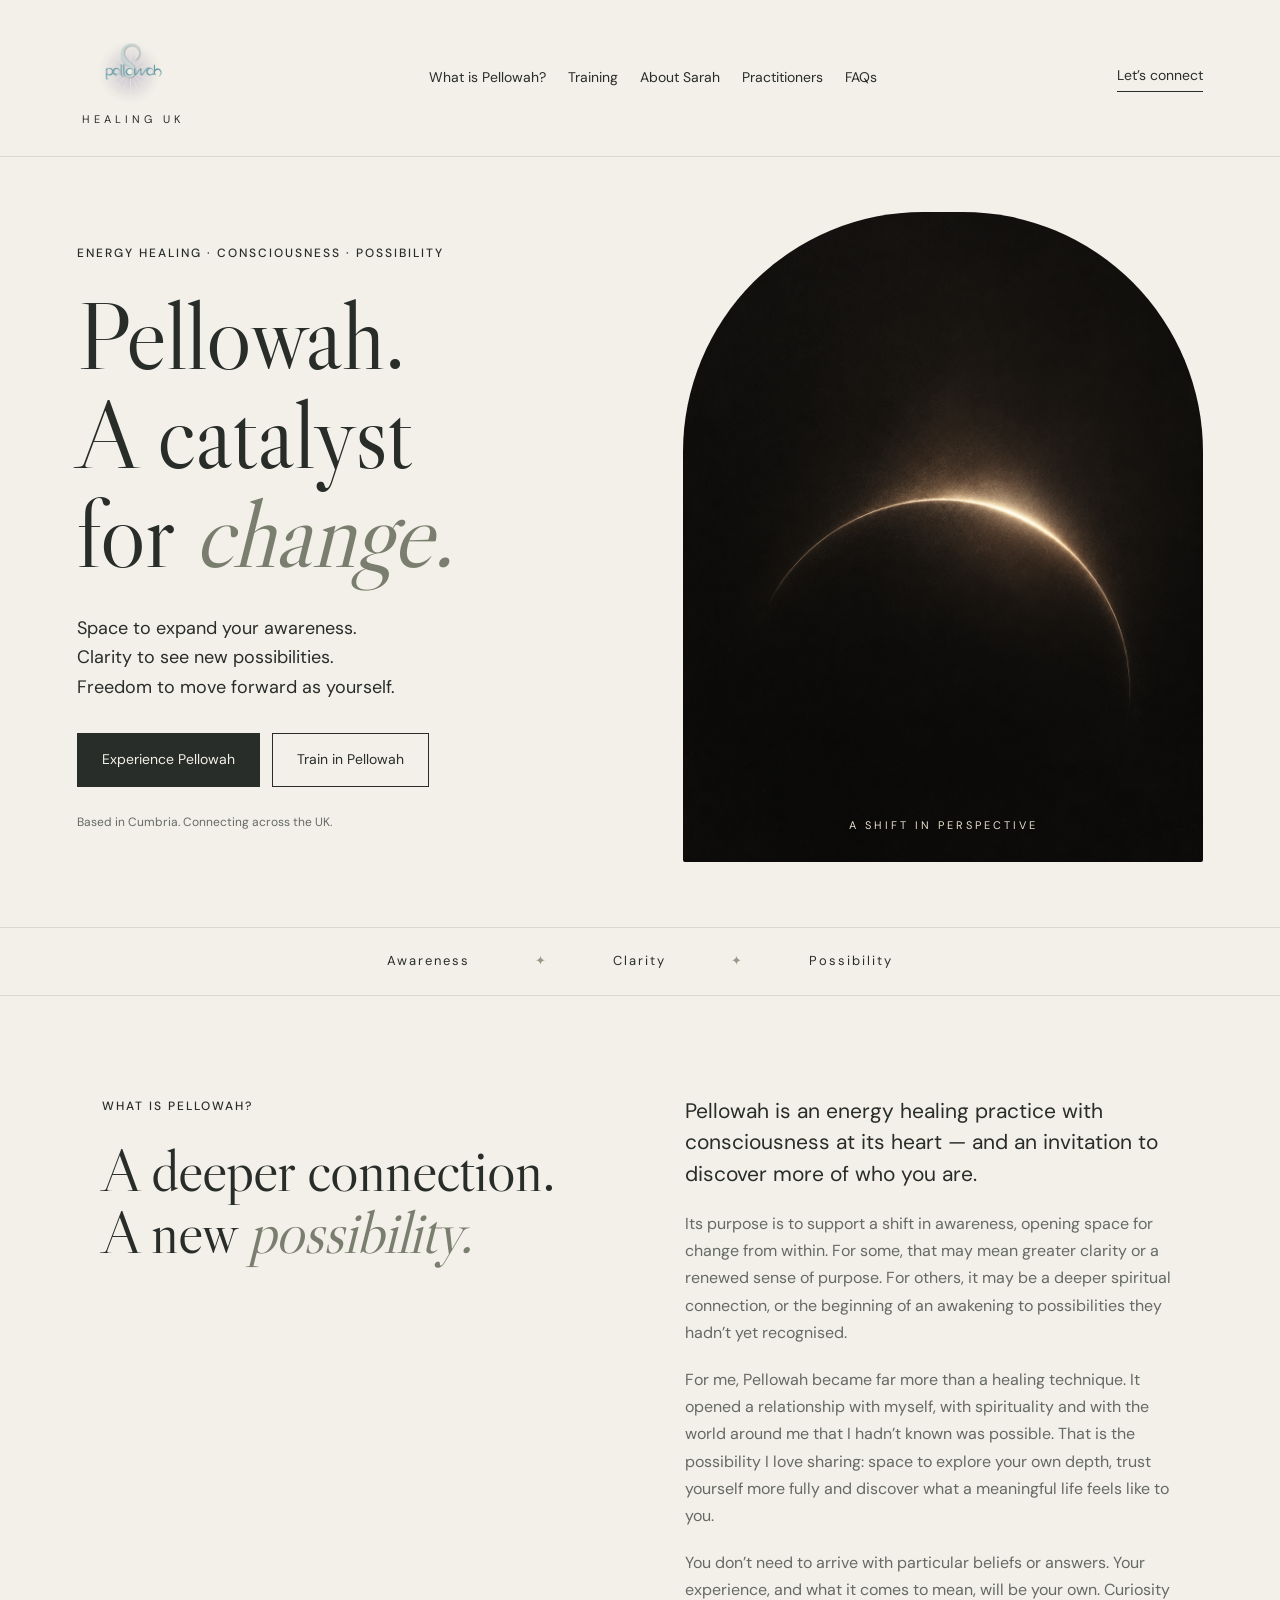
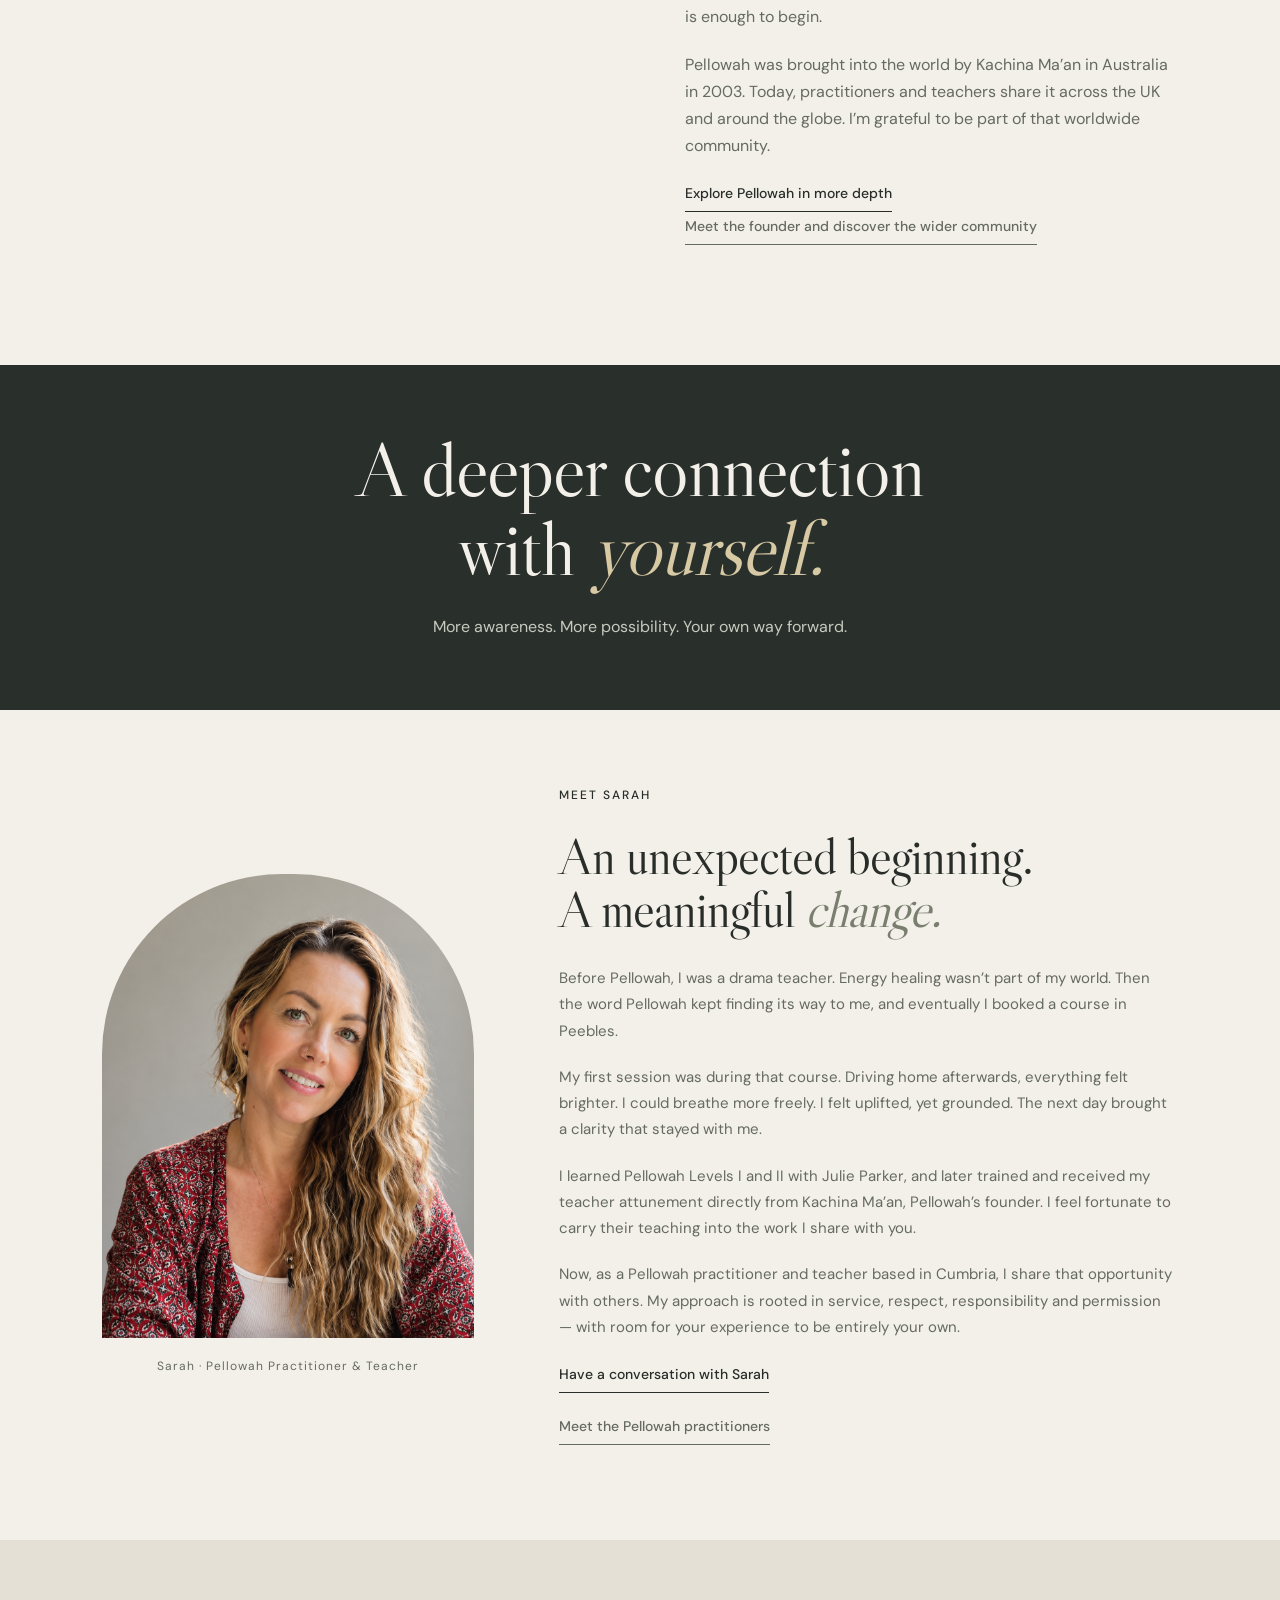
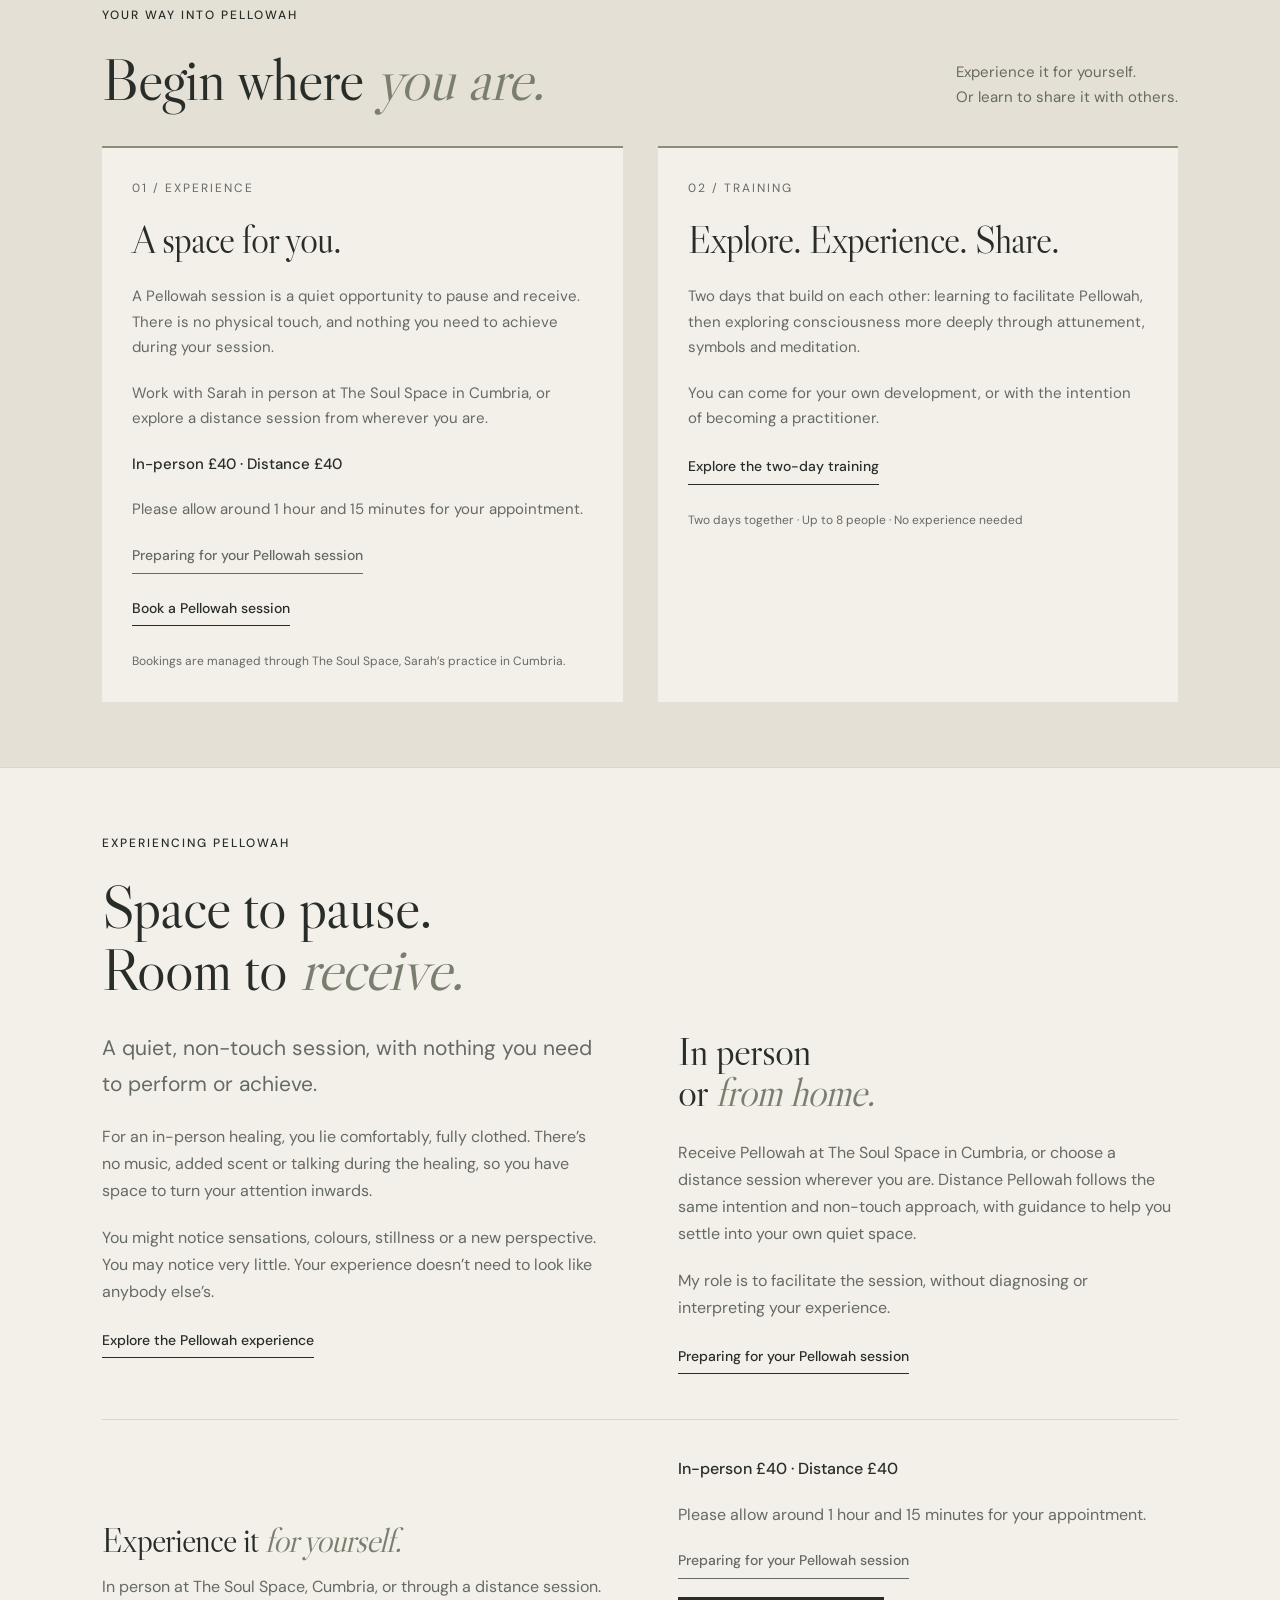
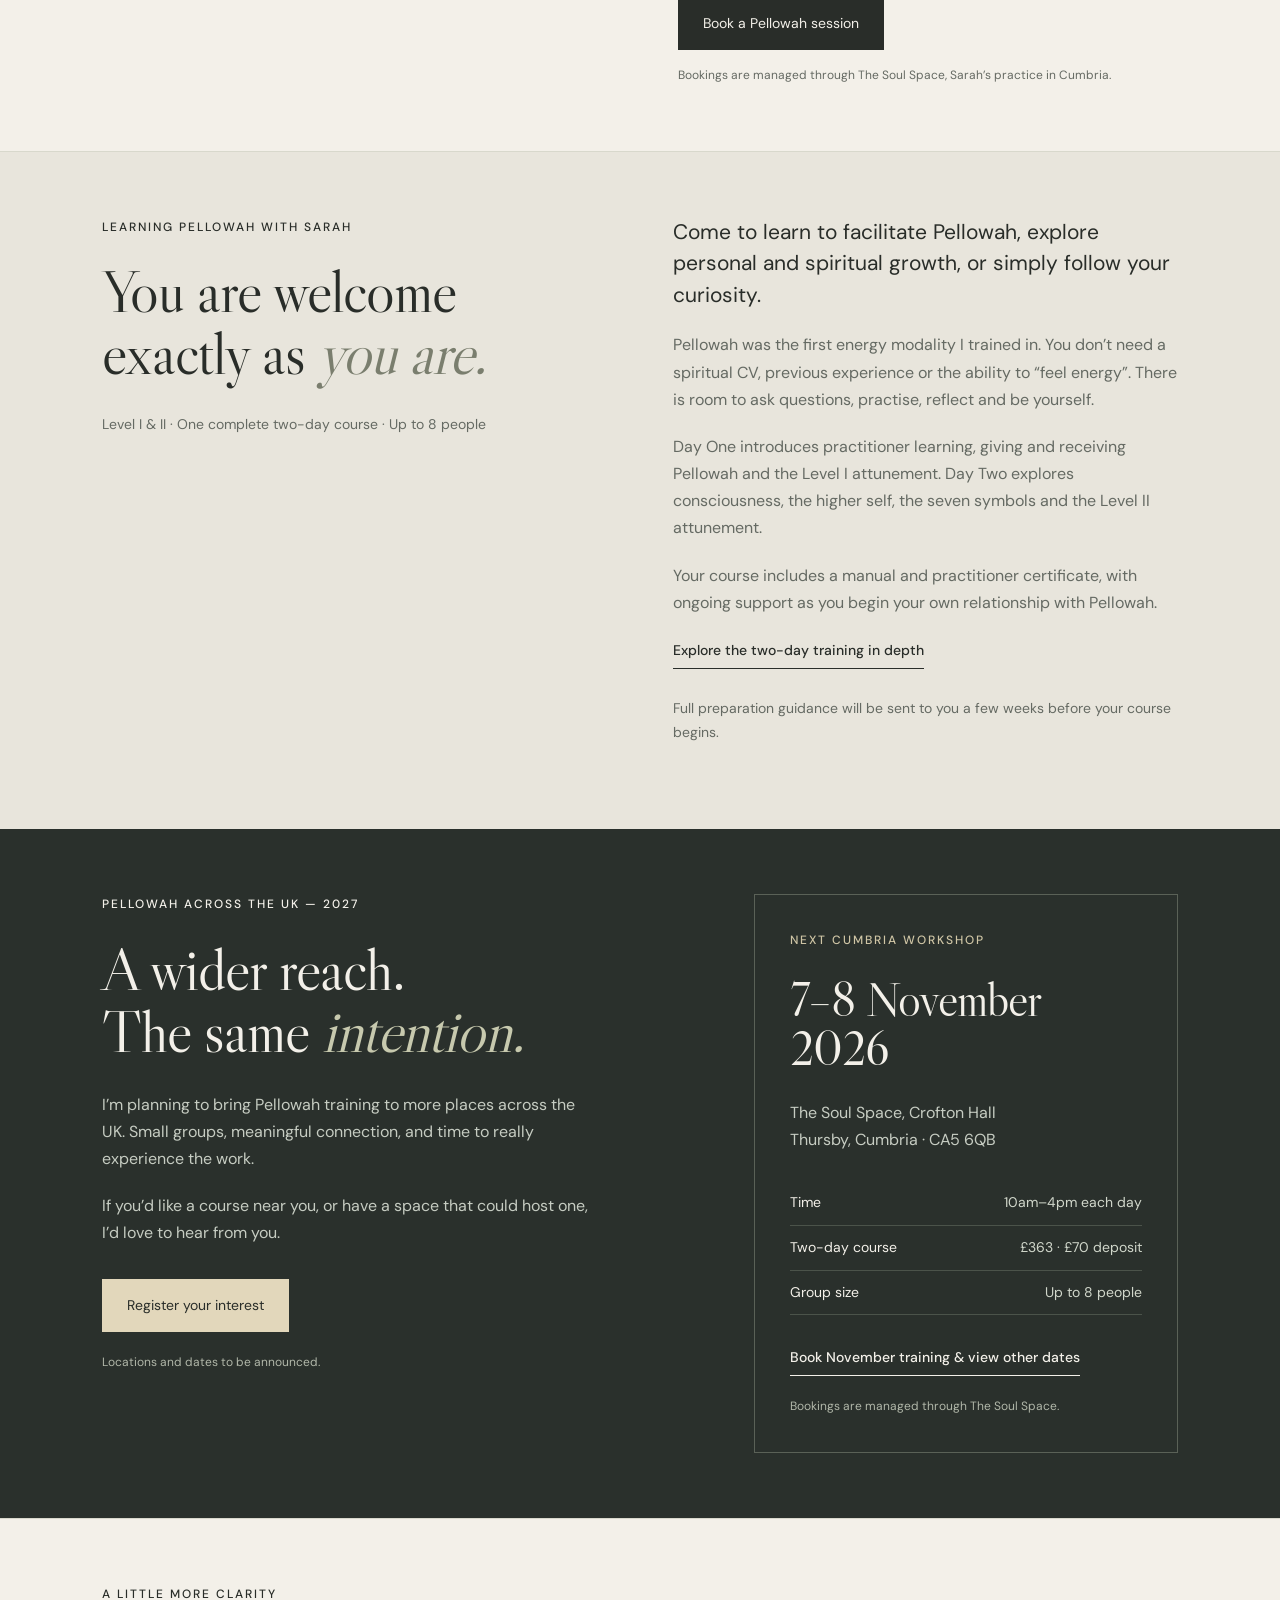
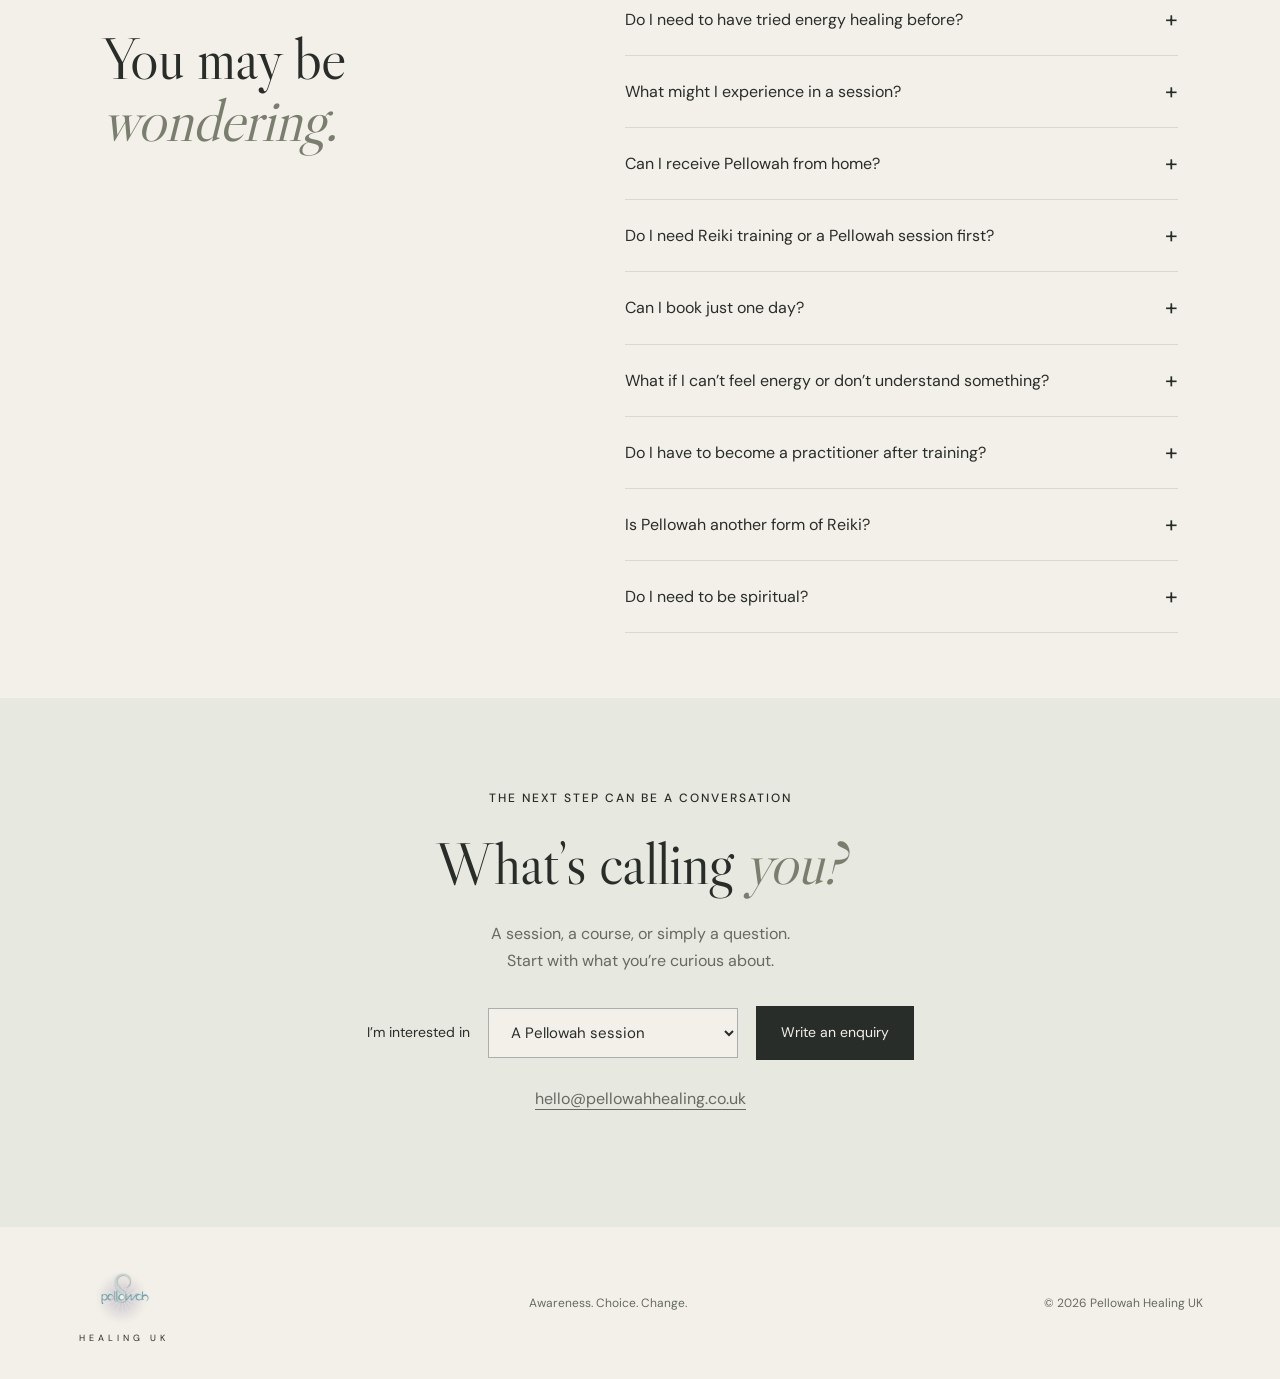
==== commit 827216e5: "Add files via upload" ====
--- a/index.html
+++ b/index.html
@@ -1,11 +1,11 @@
 <!doctype html>
-<html lang="en-GB"><head><meta charset="UTF-8"><meta name="viewport" content="width=device-width,initial-scale=1"><title>Pellowah Healing UK | Sessions &amp; Training with Sarah Watt</title><meta name="description" content="Explore Pellowah healing and two-day practitioner training with Sarah Watt in Cumbria. In-person and distance sessions £40. Beginners welcome."><link rel="icon" href="data:image/svg+xml,%3Csvg xmlns='http://www.w3.org/2000/svg' viewBox='0 0 32 32'%3E%3Crect width='32' height='32' rx='16' fill='%23262825'/%3E%3Cpath d='M21 6a11 11 0 100 20A13 13 0 0121 6' fill='%23e5d9bb'/%3E%3C/svg%3E"><link rel="stylesheet" href="style.css"><script type="application/ld+json">{"@context": "https://schema.org", "@graph": [{"@type": "Organization", "name": "Pellowah Healing UK", "url": "https://pellowahhealing.co.uk/", "email": "hello@pellowahhealing.co.uk", "founder": {"@type": "Person", "name": "Sarah Watt", "jobTitle": "Pellowah Teacher and Practitioner"}}, {"@type": "WebSite", "name": "Pellowah Healing UK", "url": "https://pellowahhealing.co.uk/", "inLanguage": "en-GB"}]}</script><link rel="canonical" href="https://pellowahhealing.co.uk/"></head><body class="homepage">
+<html lang="en-GB"><head><meta charset="UTF-8"><meta name="viewport" content="width=device-width,initial-scale=1"><title>Pellowah Healing UK | Energy Healing &amp; Training</title><meta name="description" content="Explore Pellowah energy healing for a shift in consciousness, self-discovery and spiritual growth. In-person and distance sessions, and two-day training with Sarah Watt."><link rel="icon" href="data:image/svg+xml,%3Csvg xmlns='http://www.w3.org/2000/svg' viewBox='0 0 32 32'%3E%3Crect width='32' height='32' rx='16' fill='%23262825'/%3E%3Cpath d='M21 6a11 11 0 100 20A13 13 0 0121 6' fill='%23e5d9bb'/%3E%3C/svg%3E"><link rel="stylesheet" href="style.css"><script type="application/ld+json">{"@context": "https://schema.org", "@graph": [{"@type": "Organization", "name": "Pellowah Healing UK", "url": "https://pellowahhealing.co.uk/", "email": "hello@pellowahhealing.co.uk", "founder": {"@type": "Person", "name": "Sarah Watt", "jobTitle": "Pellowah Teacher and Practitioner"}}, {"@type": "WebSite", "name": "Pellowah Healing UK", "url": "https://pellowahhealing.co.uk/", "inLanguage": "en-GB"}]}</script><link rel="canonical" href="https://pellowahhealing.co.uk/"><meta property="og:type" content="website"><meta property="og:site_name" content="Pellowah Healing UK"><meta property="og:title" content="Pellowah Healing UK | Energy Healing &amp; Training"><meta property="og:description" content="Explore Pellowah energy healing for a shift in consciousness, self-discovery and spiritual growth. In-person and distance sessions, and two-day training with Sarah Watt."><meta property="og:url" content="https://pellowahhealing.co.uk/"><meta name="twitter:card" content="summary"><meta name="twitter:title" content="Pellowah Healing UK | Energy Healing &amp; Training"><meta name="twitter:description" content="Explore Pellowah energy healing for a shift in consciousness, self-discovery and spiritual growth. In-person and distance sessions, and two-day training with Sarah Watt."></head><body class="homepage">
 <a class="skip" href="#main">Skip to content</a><header><a class="brand official-brand" href="#" aria-label="Pellowah Healing UK home"><img src="pellowah-logo.jpg" alt="Pellowah"><small>HEALING UK</small></a><nav aria-label="Main navigation"><a href="#pellowah">What is Pellowah?</a><a href="#training">Training</a><a href="#sarah">About Sarah</a><a href="practitioners.html">Practitioners</a><a href="#questions">FAQs</a></nav><a class="header-cta" href="#connect">Let’s connect</a><button class="mobile-menu-button" type="button" aria-expanded="false" aria-controls="mobile-navigation">Menu <span aria-hidden="true">☰</span></button><nav class="mobile-navigation" id="mobile-navigation" aria-label="Mobile navigation" hidden><a href="index.html">Home</a><a href="discover.html">Discover Pellowah</a><a href="training.html">Training</a><a href="practitioners.html">Practitioners</a><a href="preparation.html">Session preparation</a><a href="index.html#sarah">Meet Sarah</a><a href="index.html#connect">Contact & enquiries</a></nav></header>
 <main id="main"><section class="hero"><div class="hero-copy"><p class="eyebrow">ENERGY HEALING · CONSCIOUSNESS · POSSIBILITY</p><h1>Pellowah.<br>A catalyst<br>for <em>change.</em></h1><p class="intro">Space to expand your awareness.<br>Clarity to see new possibilities.<br>Freedom to move forward as yourself.</p><div class="actions"><a class="button" href="#session-details">Experience Pellowah</a><a class="button outline" href="#training">Train in Pellowah</a></div><p class="hero-note">Based in Cumbria. Connecting across the UK.</p></div><div class="hero-art"><img src="hero.png" alt="An ivory arc of light emerging from a dark, spacious background"><span class="art-label">A SHIFT IN PERSPECTIVE</span></div></section>
 <div class="principles"><span>Awareness</span><i>✦</i><span>Clarity</span><i>✦</i><span>Possibility</span></div>
-<section id="pellowah" class="section introduction"><div><p class="eyebrow">WHAT IS PELLOWAH?</p><h2>A deeper connection.<br>A new <em>possibility.</em></h2></div><div class="text"><p class="lead">Pellowah is an energy healing practice with consciousness at its heart — and an invitation to discover more of who you are.</p><p>Its purpose is to support a shift in awareness, opening space for change from within. For some, that may mean greater clarity or a renewed sense of purpose. For others, it may be a deeper spiritual connection, or the beginning of an awakening to possibilities they hadn’t yet recognised.</p><p>For me, Pellowah became far more than a healing technique. It opened a relationship with myself, with spirituality and with the world around me that I hadn’t known was possible. That is the possibility I love sharing: space to explore your own depth, trust yourself more fully and discover what a meaningful life feels like to you.</p><p>You don’t need to arrive with particular beliefs or answers. Your experience, and what it comes to mean, will be your own. Curiosity is enough to begin.</p><a class="text-link" href="discover.html">Explore Pellowah in more depth</a></div></section>
+<section id="pellowah" class="section introduction"><div><p class="eyebrow">WHAT IS PELLOWAH?</p><h2>A deeper connection.<br>A new <em>possibility.</em></h2></div><div class="text"><p class="lead">Pellowah is an energy healing practice with consciousness at its heart — and an invitation to discover more of who you are.</p><p>Its purpose is to support a shift in awareness, opening space for change from within. For some, that may mean greater clarity or a renewed sense of purpose. For others, it may be a deeper spiritual connection, or the beginning of an awakening to possibilities they hadn’t yet recognised.</p><p>For me, Pellowah became far more than a healing technique. It opened a relationship with myself, with spirituality and with the world around me that I hadn’t known was possible. That is the possibility I love sharing: space to explore your own depth, trust yourself more fully and discover what a meaningful life feels like to you.</p><p>You don’t need to arrive with particular beliefs or answers. Your experience, and what it comes to mean, will be your own. Curiosity is enough to begin.</p><p>Pellowah was brought into the world by Kachina Ma’an in Australia in 2003. Today, practitioners and teachers share it across the UK and around the globe. I’m grateful to be part of that worldwide community.</p><a class="text-link" href="discover.html">Explore Pellowah in more depth</a><p><a class="text-link" href="discover.html#worldwide-community">Meet the founder and discover the wider community</a></p></div></section>
 <section class="manifesto"><h2>A deeper connection<br>with <em>yourself.</em></h2><p class="connection-line">More awareness. More possibility. Your own way forward.</p></section>
-<section class="section about" id="sarah"><figure class="sarah-portrait"><img src="sarah-portrait.png" alt="Sarah, Pellowah practitioner and teacher" loading="lazy" width="1180" height="1333"><figcaption>Sarah · Pellowah Practitioner &amp; Teacher</figcaption></figure><div><p class="eyebrow">MEET SARAH</p><h2>An unexpected beginning.<br>A meaningful <em>change.</em></h2><p>Before Pellowah, I was a drama teacher. Energy healing wasn’t part of my world. Then the word Pellowah kept finding its way to me, and eventually I booked a course in Peebles.</p><p>My first session was during that course. Driving home afterwards, everything felt brighter. I could breathe more freely. I felt uplifted, yet grounded. The next day brought a clarity that stayed with me.</p><p>Now, as a Pellowah teacher and trainer based in Cumbria, I share that opportunity with others. My approach is rooted in service, respect, responsibility and permission — with room for your experience to be entirely your own.</p><a class="text-link" href="#connect">Have a conversation with Sarah</a><p class="directory-link"><a class="text-link" href="practitioners.html">Meet the Pellowah practitioners</a></p></div></section>
+<section class="section about" id="sarah"><figure class="sarah-portrait"><img src="sarah-portrait.png" alt="Sarah, Pellowah practitioner and teacher" loading="lazy" width="1180" height="1333"><figcaption>Sarah · Pellowah Practitioner &amp; Teacher</figcaption></figure><div><p class="eyebrow">MEET SARAH</p><h2>An unexpected beginning.<br>A meaningful <em>change.</em></h2><p>Before Pellowah, I was a drama teacher. Energy healing wasn’t part of my world. Then the word Pellowah kept finding its way to me, and eventually I booked a course in Peebles.</p><p>My first session was during that course. Driving home afterwards, everything felt brighter. I could breathe more freely. I felt uplifted, yet grounded. The next day brought a clarity that stayed with me.</p><p>I learned Pellowah Levels I and II with Julie Parker, and later trained and received my teacher attunement directly from Kachina Ma’an, Pellowah’s founder. I feel fortunate to carry their teaching into the work I share with you.</p><p>Now, as a Pellowah practitioner and teacher based in Cumbria, I share that opportunity with others. My approach is rooted in service, respect, responsibility and permission — with room for your experience to be entirely your own.</p><a class="text-link" href="#connect">Have a conversation with Sarah</a><p class="directory-link"><a class="text-link" href="practitioners.html">Meet the Pellowah practitioners</a></p></div></section>
 <section class="section pathways"><div class="section-top"><div><p class="eyebrow">YOUR WAY INTO PELLOWAH</p><h2>Begin where <em>you are.</em></h2></div><p>Experience it for yourself.<br>Or learn to share it with others.</p></div><div class="path-grid"><article id="experience" class="path"><span class="number">01 / EXPERIENCE</span><h3>A space for you.</h3><p>A Pellowah session is a quiet opportunity to pause and receive. There is no physical touch, and nothing you need to achieve during your session.</p><p>Work with Sarah in person at The Soul Space in Cumbria, or explore a distance session from wherever you are.</p><p class="session-price">In-person £40 · Distance £40</p><p class="appointment-time">Please allow around 1 hour and 15 minutes for your appointment.</p><p><a class="text-link" href="preparation.html">Preparing for your Pellowah session</a></p><a class="text-link" href="https://www.the-soul-space.co.uk/book-online?category=a3ddec58-8c85-473c-8b43-00086e5dc6c0">Book a Pellowah session</a><small>Bookings are managed through The Soul Space, Sarah’s practice in Cumbria.</small></article><article id="training" class="path"><span class="number">02 / TRAINING</span><h3>Explore. Experience. Share.</h3><p>Two days that build on each other: learning to facilitate Pellowah, then exploring consciousness more deeply through attunement, symbols and meditation.</p><p>You can come for your own development, or with the intention of becoming a practitioner.</p><a class="text-link" href="training.html">Explore the two-day training</a><small>Two days together · Up to 8 people · No experience needed</small></article></div></section>
 <section class="section session-details" id="session-details"><div class="session-heading"><p class="eyebrow">EXPERIENCING PELLOWAH</p><h2>Space to pause.<br>Room to <em>receive.</em></h2></div><div class="session-practice"><div><p class="lead">A quiet, non-touch session, with nothing you need to perform or achieve.</p><p>For an in-person healing, you lie comfortably, fully clothed. There’s no music, added scent or talking during the healing, so you have space to turn your attention inwards.</p><p>You might notice sensations, colours, stillness or a new perspective. You may notice very little. Your experience doesn’t need to look like anybody else’s.</p><a class="text-link" href="discover.html#session-details">Explore the Pellowah experience</a></div><div><h3>In person<br>or <em>from home.</em></h3><p>Receive Pellowah at The Soul Space in Cumbria, or choose a distance session wherever you are. Distance Pellowah follows the same intention and non-touch approach, with guidance to help you settle into your own quiet space.</p><p>My role is to facilitate the session, without diagnosing or interpreting your experience.</p><a class="text-link" href="preparation.html">Preparing for your Pellowah session</a></div></div><div class="session-booking"><div><h3>Experience it <em>for yourself.</em></h3><p>In person at The Soul Space, Cumbria, or through a distance session.</p></div><div><p class="session-price">In-person £40 · Distance £40</p><p class="appointment-time">Please allow around 1 hour and 15 minutes for your appointment.</p><p><a class="text-link" href="preparation.html">Preparing for your Pellowah session</a></p><a class="button" href="https://www.the-soul-space.co.uk/book-online?category=a3ddec58-8c85-473c-8b43-00086e5dc6c0">Book a Pellowah session</a><small>Bookings are managed through The Soul Space, Sarah’s practice in Cumbria.</small></div></div>
 </section>
--- a/style.css
+++ b/style.css
@@ -37,3 +37,6 @@
 .practitioners-page .region-heading{background:#292f2b;color:var(--paper);padding:30px 35px;border:0;margin-bottom:40px}.practitioners-page .region-heading em{color:#d7c9a4}.practitioners-page .region-heading>p:last-child{color:#c8cabe}.practitioners-page .practitioner-region{padding-top:25px;padding-bottom:60px}.practitioners-page .practitioner-profile{padding:30px;background:#e8e5dc;gap:45px}.practitioners-page #rachel-stevens{background:#eeece5;grid-template-columns:1.2fr .8fr}.practitioners-page #rachel-stevens>figure{grid-column:2;grid-row:1}.practitioners-page #rachel-stevens>div{grid-column:1;grid-row:1}.practitioners-page .graduate-heading{margin:40px 0 30px}.practitioners-page .profile-tags span{background:var(--paper)}
 @media(max-width:1000px){.discover-page .discover-philosophy,.training-page .course-purpose,.discover-page .discover-change,.training-page .course-growth{padding-left:6%;padding-right:6%}.discover-page .house-story,.discover-page .discover-reiki,.training-page .course-support{gap:35px}.practitioners-page .practitioner-profile{gap:30px}}
 @media(max-width:700px){.discover-page .discover-hero,.training-page .discover-hero,.practitioners-page .discover-hero{padding:40px 6% 30px}.discover-page .section,.training-page .section{padding-top:40px;padding-bottom:40px}.discover-page .discover-philosophy,.training-page .course-purpose{gap:25px}.discover-page .analogy{border-radius:100px 100px 0 0;padding:55px 25px 25px}.discover-page .experience-notes{padding:25px}.training-page .training-day{padding:25px}.training-page .day-grid{gap:22px}.training-page .training-day h3{font-size:36px}.training-page .levels-note{padding:25px}.preparation-page .prep-page{padding-top:35px}.preparation-page .prep-section{padding:25px;margin:20px 0}.preparation-page .prep-section h2{font-size:38px}.practitioners-page .region-heading{padding:25px}.practitioners-page .practitioner-profile,.practitioners-page #rachel-stevens{grid-template-columns:1fr;padding:25px;gap:25px}.practitioners-page #rachel-stevens>figure,.practitioners-page #rachel-stevens>div{grid-column:auto;grid-row:auto}.practitioners-page .practitioner-profile h3{font-size:42px}.practitioners-page .practitioner-profile .sarah-portrait{max-width:300px}}
+
+/* Founder acknowledgement: warm contrast within Discover Pellowah. */
+.founder-community{background:#e9e2d6}.founder-community .text{max-width:700px}
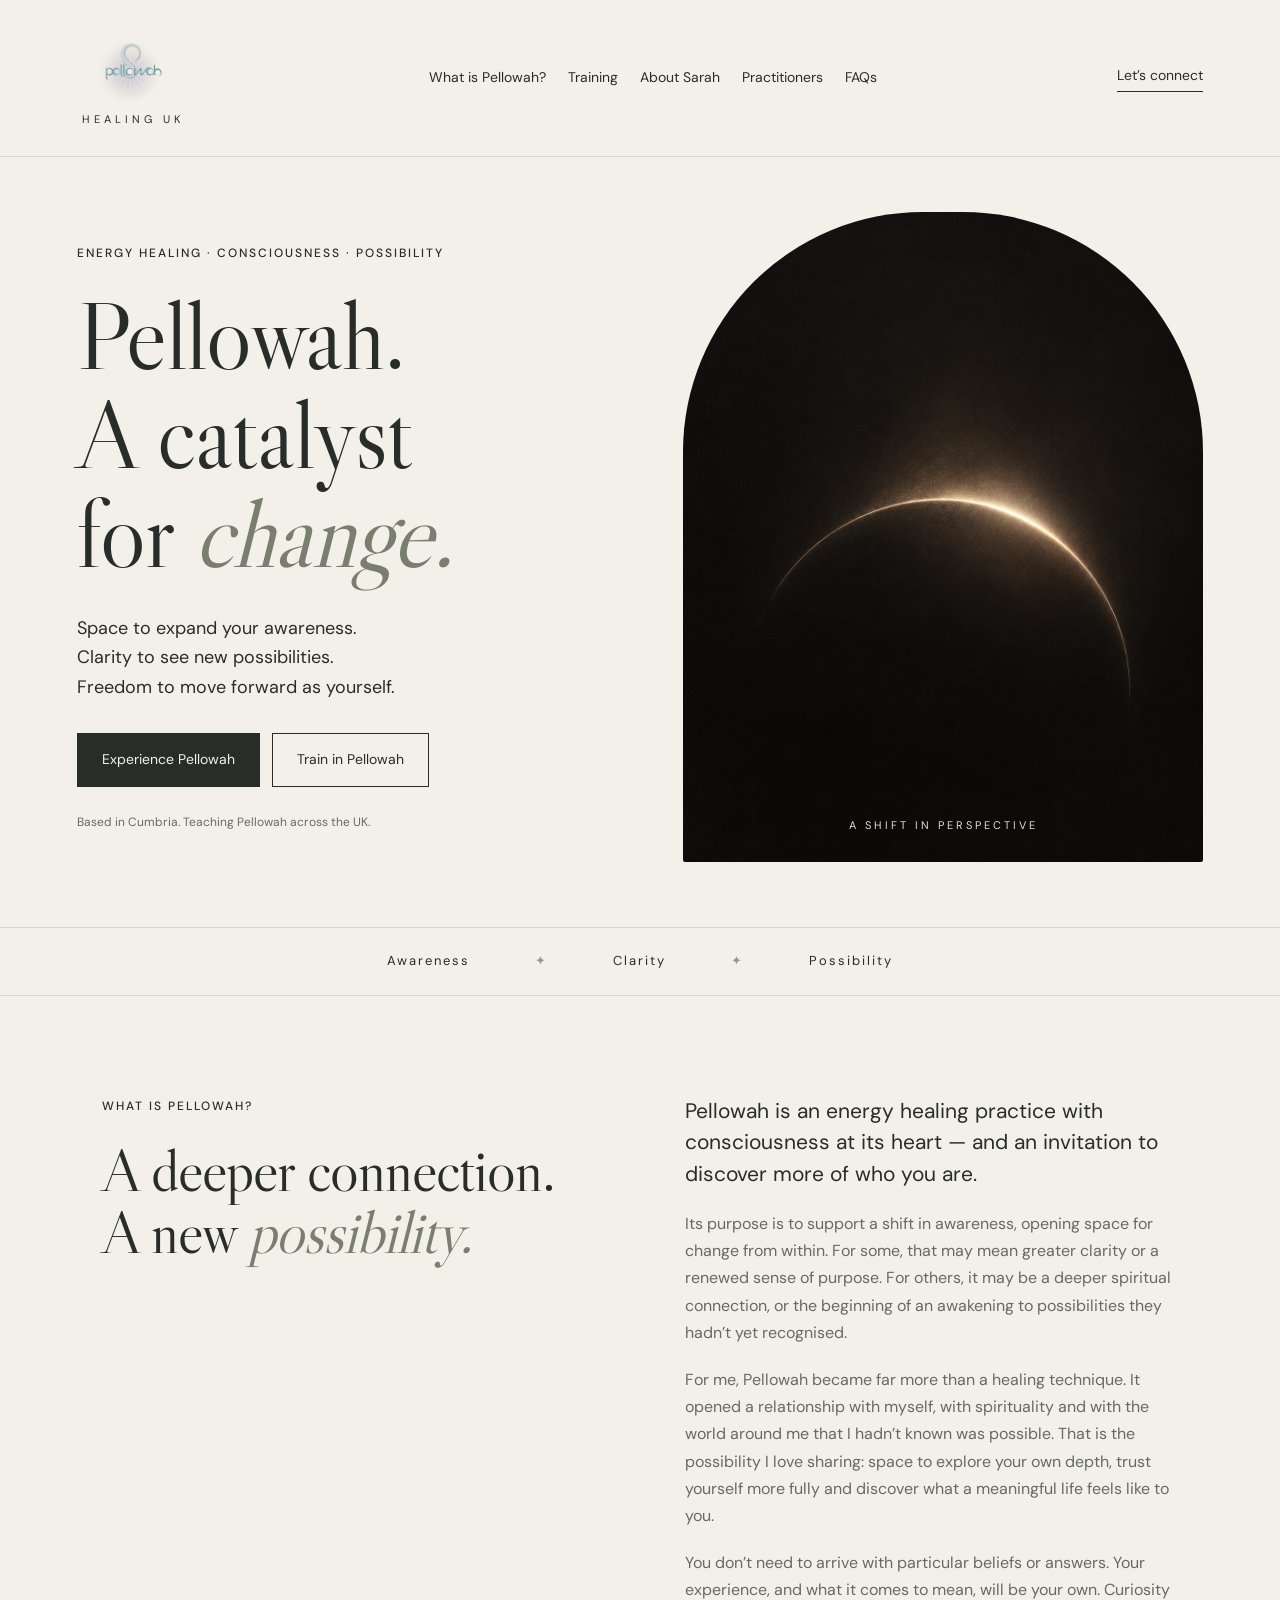
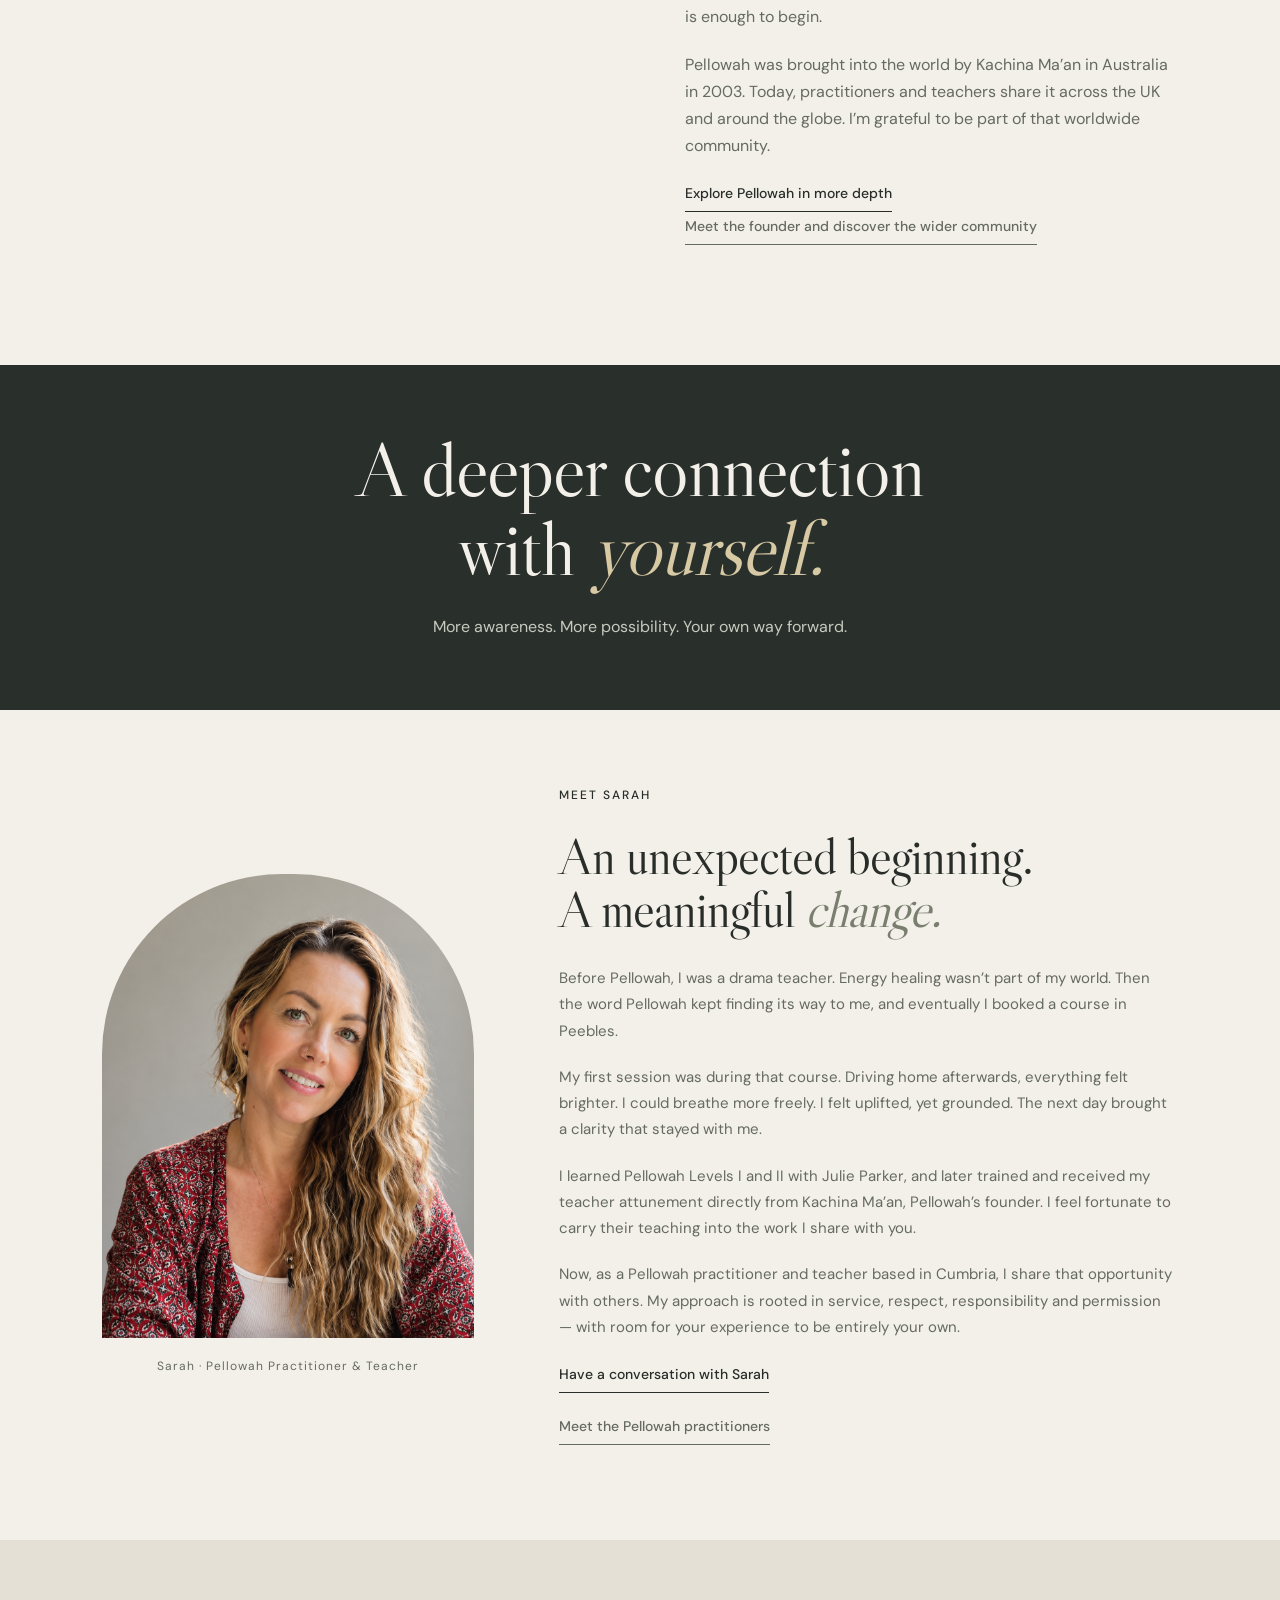
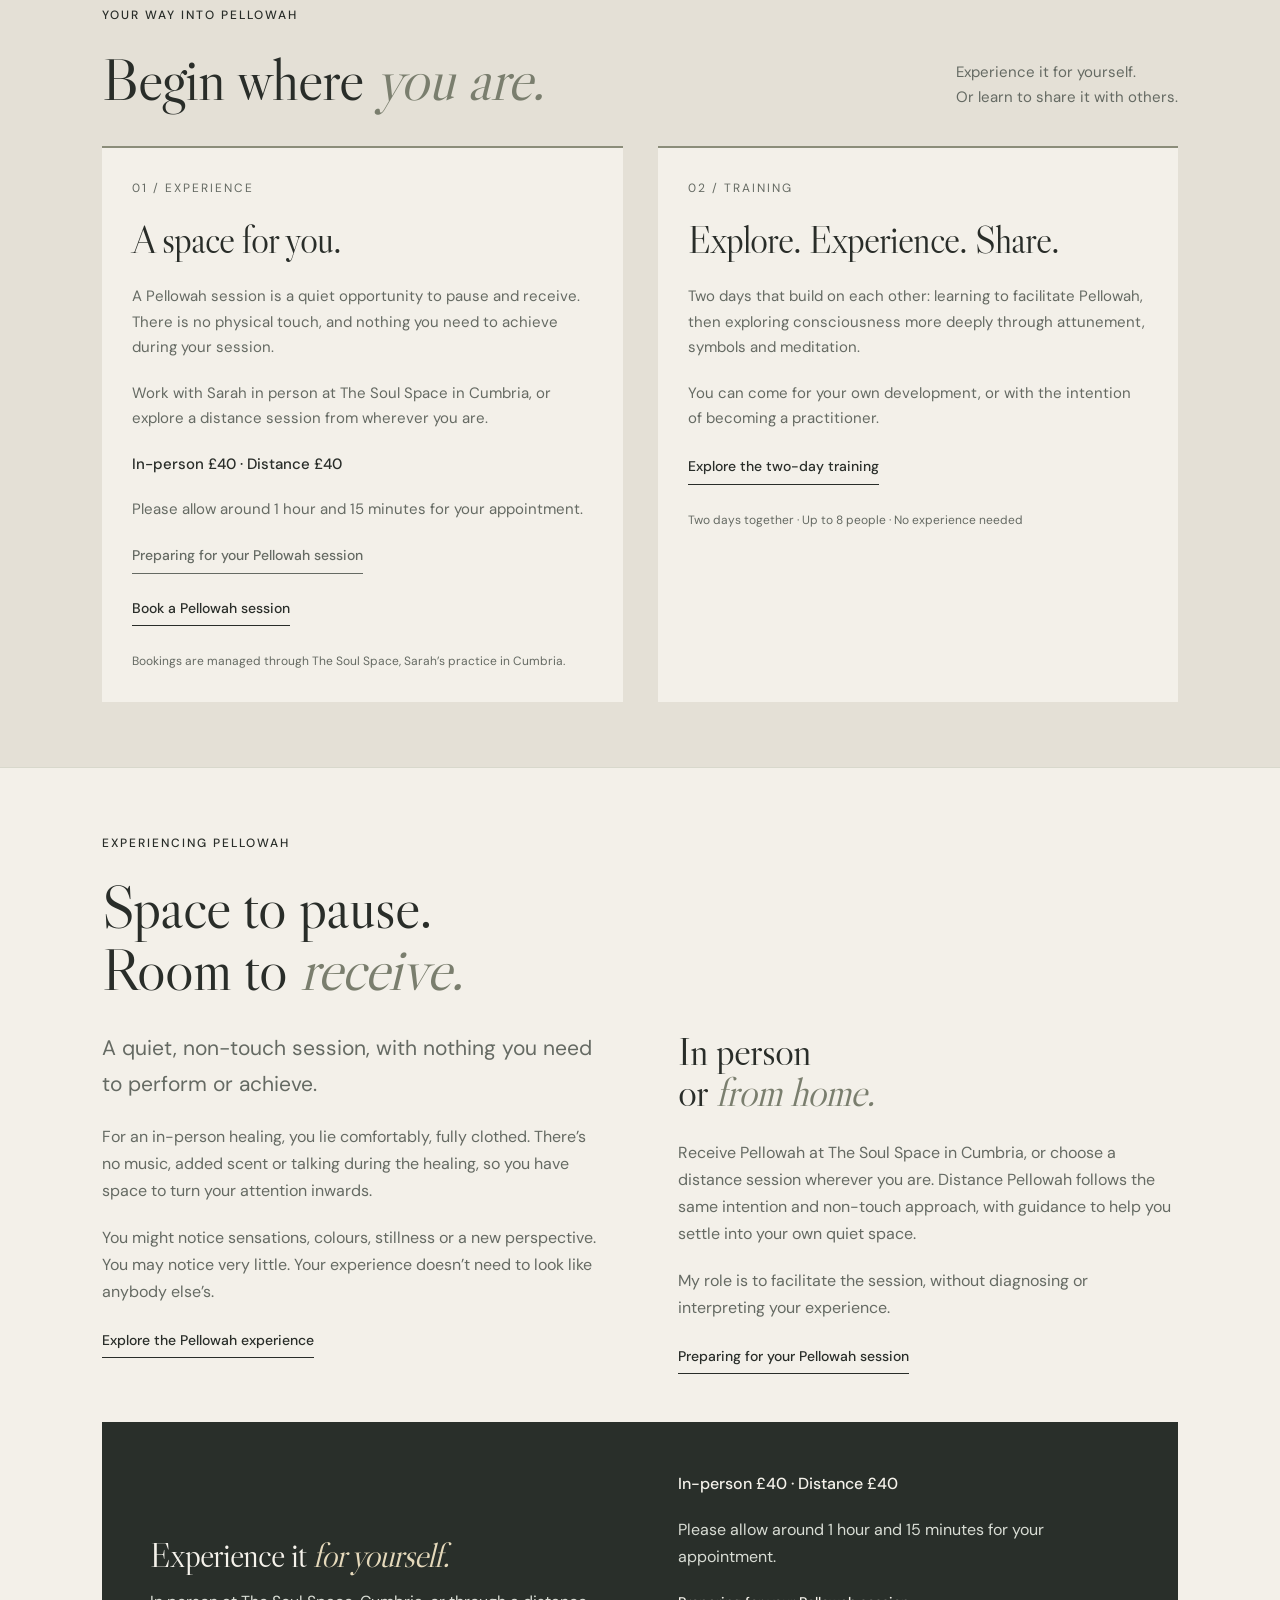
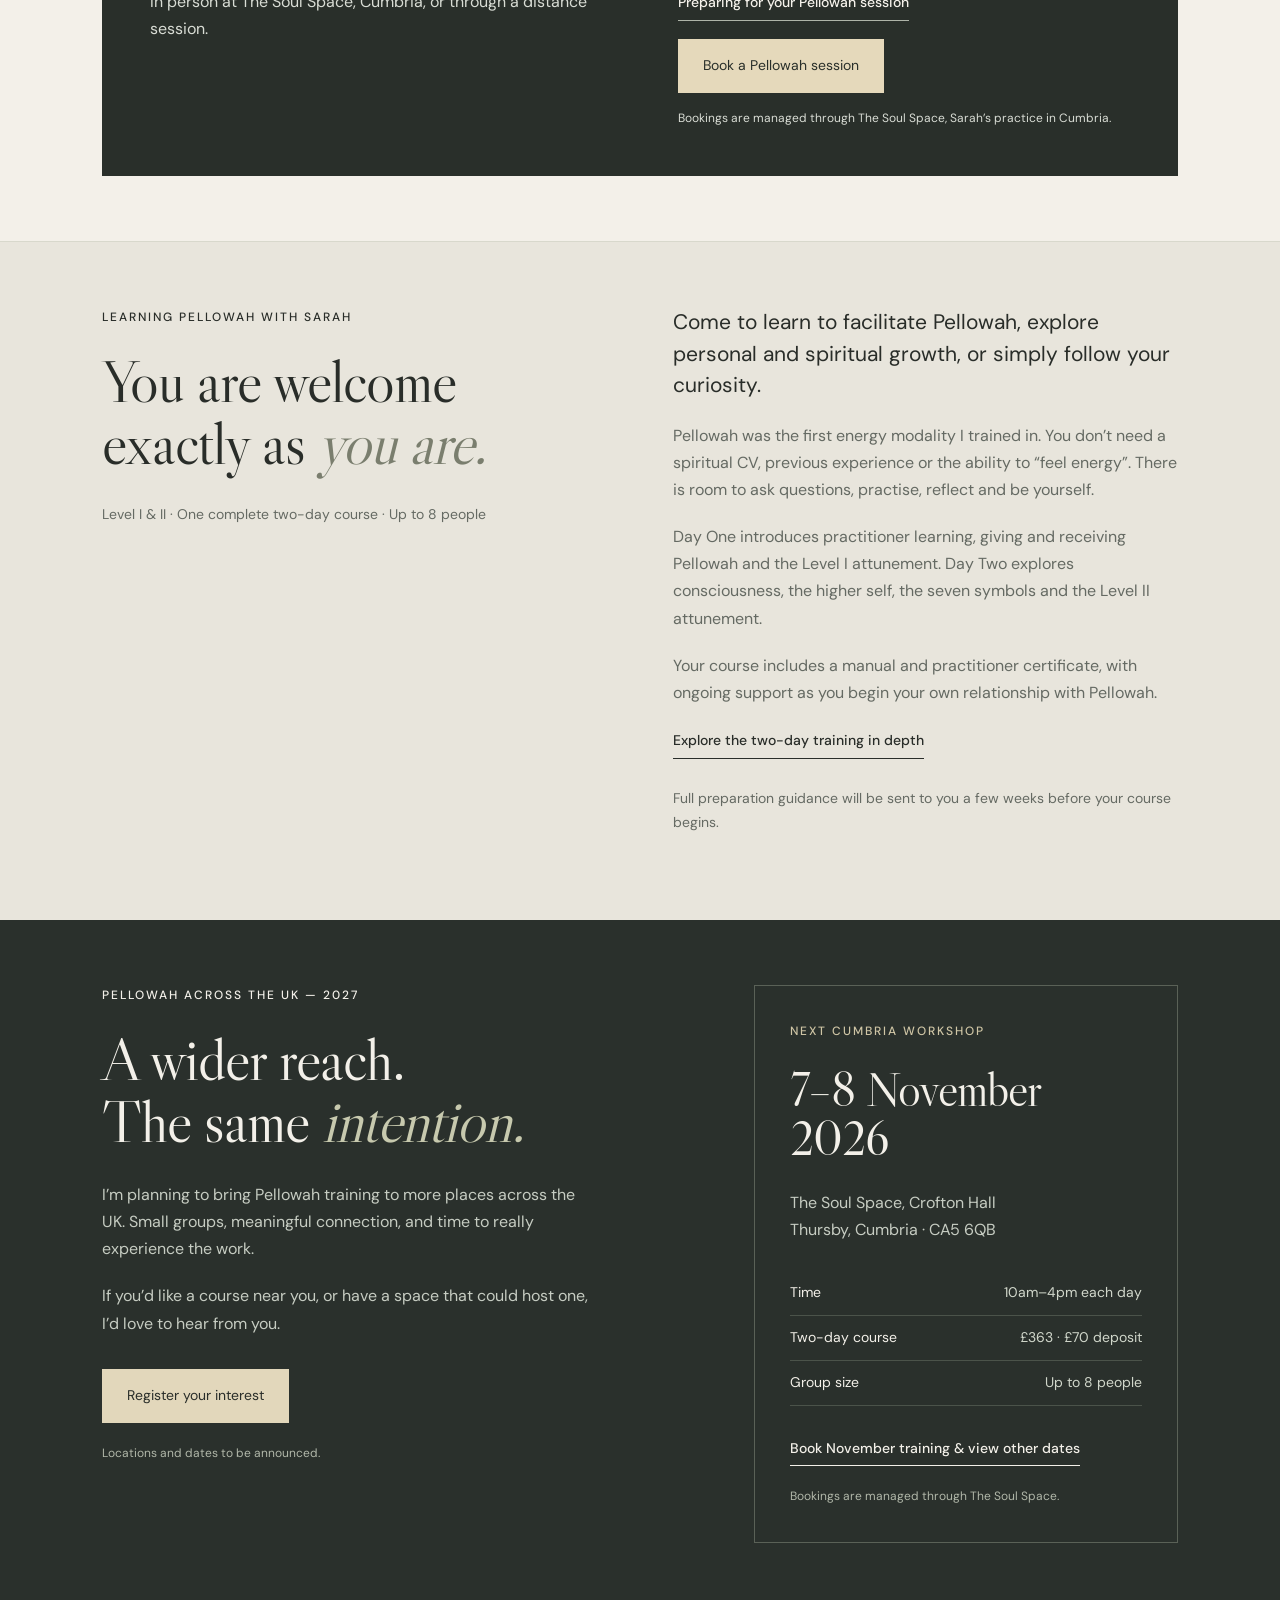
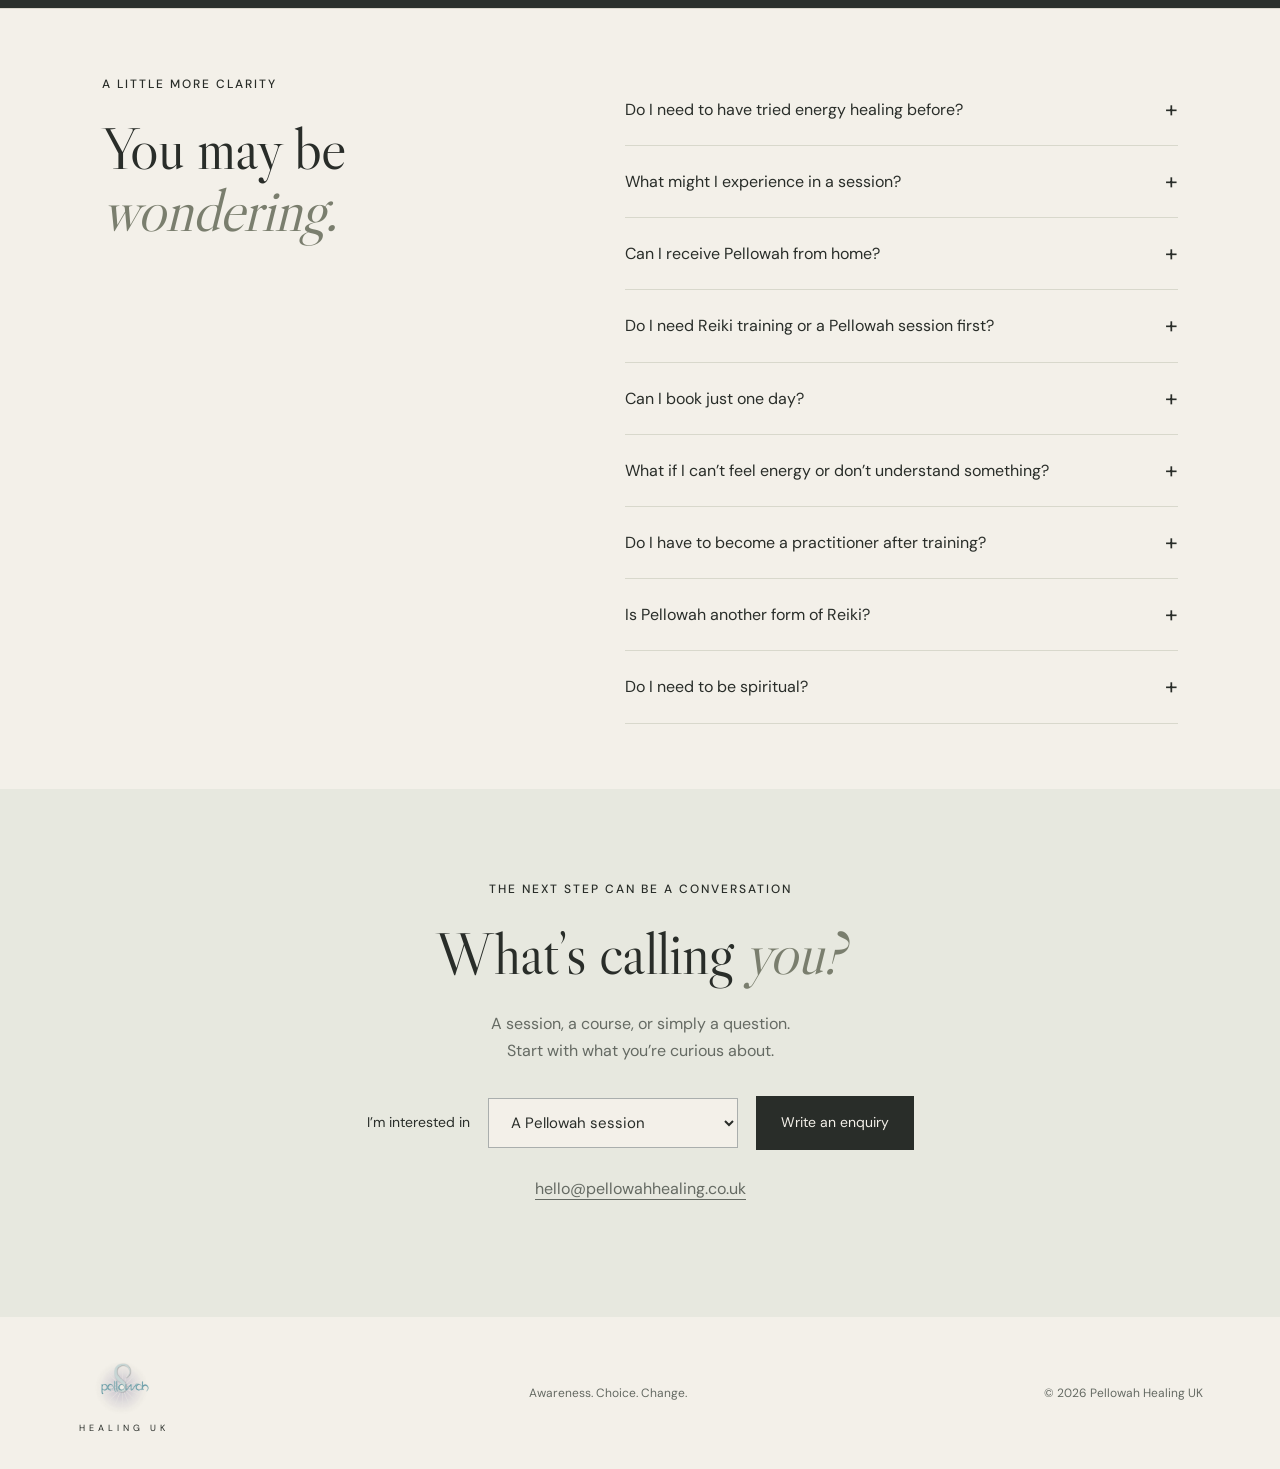
==== commit e312f922: "Add files via upload" ====
--- a/index.html
+++ b/index.html
@@ -1,7 +1,7 @@
 <!doctype html>
-<html lang="en-GB"><head><meta charset="UTF-8"><meta name="viewport" content="width=device-width,initial-scale=1"><title>Pellowah Healing UK | Energy Healing &amp; Training</title><meta name="description" content="Explore Pellowah energy healing for a shift in consciousness, self-discovery and spiritual growth. In-person and distance sessions, and two-day training with Sarah Watt."><link rel="icon" href="data:image/svg+xml,%3Csvg xmlns='http://www.w3.org/2000/svg' viewBox='0 0 32 32'%3E%3Crect width='32' height='32' rx='16' fill='%23262825'/%3E%3Cpath d='M21 6a11 11 0 100 20A13 13 0 0121 6' fill='%23e5d9bb'/%3E%3C/svg%3E"><link rel="stylesheet" href="style.css"><script type="application/ld+json">{"@context": "https://schema.org", "@graph": [{"@type": "Organization", "name": "Pellowah Healing UK", "url": "https://pellowahhealing.co.uk/", "email": "hello@pellowahhealing.co.uk", "founder": {"@type": "Person", "name": "Sarah Watt", "jobTitle": "Pellowah Teacher and Practitioner"}}, {"@type": "WebSite", "name": "Pellowah Healing UK", "url": "https://pellowahhealing.co.uk/", "inLanguage": "en-GB"}]}</script><link rel="canonical" href="https://pellowahhealing.co.uk/"><meta property="og:type" content="website"><meta property="og:site_name" content="Pellowah Healing UK"><meta property="og:title" content="Pellowah Healing UK | Energy Healing &amp; Training"><meta property="og:description" content="Explore Pellowah energy healing for a shift in consciousness, self-discovery and spiritual growth. In-person and distance sessions, and two-day training with Sarah Watt."><meta property="og:url" content="https://pellowahhealing.co.uk/"><meta name="twitter:card" content="summary"><meta name="twitter:title" content="Pellowah Healing UK | Energy Healing &amp; Training"><meta name="twitter:description" content="Explore Pellowah energy healing for a shift in consciousness, self-discovery and spiritual growth. In-person and distance sessions, and two-day training with Sarah Watt."></head><body class="homepage">
+<html lang="en-GB"><head><meta charset="UTF-8"><meta name="viewport" content="width=device-width,initial-scale=1"><title>Pellowah Healing UK | Energy Healing &amp; Training</title><meta name="description" content="Pellowah energy healing sessions and two-day practitioner training with Sarah Watt across the UK, including Cumbria. Explore consciousness and spiritual growth."><link rel="icon" href="data:image/svg+xml,%3Csvg xmlns='http://www.w3.org/2000/svg' viewBox='0 0 32 32'%3E%3Crect width='32' height='32' rx='16' fill='%23262825'/%3E%3Cpath d='M21 6a11 11 0 100 20A13 13 0 0121 6' fill='%23e5d9bb'/%3E%3C/svg%3E"><link rel="stylesheet" href="style.css"><script type="application/ld+json">{"@context": "https://schema.org", "@graph": [{"@type": "Organization", "name": "Pellowah Healing UK", "url": "https://pellowahhealing.co.uk/", "email": "hello@pellowahhealing.co.uk", "founder": {"@type": "Person", "name": "Sarah Watt", "jobTitle": "Pellowah Teacher and Practitioner"}, "areaServed": {"@type": "Country", "name": "United Kingdom"}}, {"@type": "WebSite", "name": "Pellowah Healing UK", "url": "https://pellowahhealing.co.uk/", "inLanguage": "en-GB"}]}</script><link rel="canonical" href="https://pellowahhealing.co.uk/"><meta property="og:type" content="website"><meta property="og:site_name" content="Pellowah Healing UK"><meta property="og:title" content="Pellowah Healing UK | Energy Healing &amp; Training"><meta property="og:description" content="Pellowah energy healing sessions and two-day practitioner training with Sarah Watt across the UK, including Cumbria. Explore consciousness and spiritual growth."><meta property="og:url" content="https://pellowahhealing.co.uk/"><meta name="twitter:card" content="summary"><meta name="twitter:title" content="Pellowah Healing UK | Energy Healing &amp; Training"><meta name="twitter:description" content="Pellowah energy healing sessions and two-day practitioner training with Sarah Watt across the UK, including Cumbria. Explore consciousness and spiritual growth."></head><body class="homepage">
 <a class="skip" href="#main">Skip to content</a><header><a class="brand official-brand" href="#" aria-label="Pellowah Healing UK home"><img src="pellowah-logo.jpg" alt="Pellowah"><small>HEALING UK</small></a><nav aria-label="Main navigation"><a href="#pellowah">What is Pellowah?</a><a href="#training">Training</a><a href="#sarah">About Sarah</a><a href="practitioners.html">Practitioners</a><a href="#questions">FAQs</a></nav><a class="header-cta" href="#connect">Let’s connect</a><button class="mobile-menu-button" type="button" aria-expanded="false" aria-controls="mobile-navigation">Menu <span aria-hidden="true">☰</span></button><nav class="mobile-navigation" id="mobile-navigation" aria-label="Mobile navigation" hidden><a href="index.html">Home</a><a href="discover.html">Discover Pellowah</a><a href="training.html">Training</a><a href="practitioners.html">Practitioners</a><a href="preparation.html">Session preparation</a><a href="index.html#sarah">Meet Sarah</a><a href="index.html#connect">Contact & enquiries</a></nav></header>
-<main id="main"><section class="hero"><div class="hero-copy"><p class="eyebrow">ENERGY HEALING · CONSCIOUSNESS · POSSIBILITY</p><h1>Pellowah.<br>A catalyst<br>for <em>change.</em></h1><p class="intro">Space to expand your awareness.<br>Clarity to see new possibilities.<br>Freedom to move forward as yourself.</p><div class="actions"><a class="button" href="#session-details">Experience Pellowah</a><a class="button outline" href="#training">Train in Pellowah</a></div><p class="hero-note">Based in Cumbria. Connecting across the UK.</p></div><div class="hero-art"><img src="hero.png" alt="An ivory arc of light emerging from a dark, spacious background"><span class="art-label">A SHIFT IN PERSPECTIVE</span></div></section>
+<main id="main"><section class="hero"><div class="hero-copy"><p class="eyebrow">ENERGY HEALING · CONSCIOUSNESS · POSSIBILITY</p><h1>Pellowah.<br>A catalyst<br>for <em>change.</em></h1><p class="intro">Space to expand your awareness.<br>Clarity to see new possibilities.<br>Freedom to move forward as yourself.</p><div class="actions"><a class="button" href="#session-details">Experience Pellowah</a><a class="button outline" href="#training">Train in Pellowah</a></div><p class="hero-note">Based in Cumbria. Teaching Pellowah across the UK.</p></div><div class="hero-art"><img src="hero.png" alt="An ivory arc of light emerging from a dark, spacious background"><span class="art-label">A SHIFT IN PERSPECTIVE</span></div></section>
 <div class="principles"><span>Awareness</span><i>✦</i><span>Clarity</span><i>✦</i><span>Possibility</span></div>
 <section id="pellowah" class="section introduction"><div><p class="eyebrow">WHAT IS PELLOWAH?</p><h2>A deeper connection.<br>A new <em>possibility.</em></h2></div><div class="text"><p class="lead">Pellowah is an energy healing practice with consciousness at its heart — and an invitation to discover more of who you are.</p><p>Its purpose is to support a shift in awareness, opening space for change from within. For some, that may mean greater clarity or a renewed sense of purpose. For others, it may be a deeper spiritual connection, or the beginning of an awakening to possibilities they hadn’t yet recognised.</p><p>For me, Pellowah became far more than a healing technique. It opened a relationship with myself, with spirituality and with the world around me that I hadn’t known was possible. That is the possibility I love sharing: space to explore your own depth, trust yourself more fully and discover what a meaningful life feels like to you.</p><p>You don’t need to arrive with particular beliefs or answers. Your experience, and what it comes to mean, will be your own. Curiosity is enough to begin.</p><p>Pellowah was brought into the world by Kachina Ma’an in Australia in 2003. Today, practitioners and teachers share it across the UK and around the globe. I’m grateful to be part of that worldwide community.</p><a class="text-link" href="discover.html">Explore Pellowah in more depth</a><p><a class="text-link" href="discover.html#worldwide-community">Meet the founder and discover the wider community</a></p></div></section>
 <section class="manifesto"><h2>A deeper connection<br>with <em>yourself.</em></h2><p class="connection-line">More awareness. More possibility. Your own way forward.</p></section>
--- a/style.css
+++ b/style.css
@@ -40,3 +40,23 @@
 
 /* Founder acknowledgement: warm contrast within Discover Pellowah. */
 .founder-community{background:#e9e2d6}.founder-community .text{max-width:700px}
+
+/* A light, spacious pause between the philosophy and founder sections. */
+.discover-page .consciousness-pause{background:#f5f2eb;color:#292e29;padding:100px 24px;text-align:center;border:0}
+.consciousness-pause .eyebrow{color:#68685d;margin:0 0 28px}
+.consciousness-pause blockquote{font-family:'Libre Caslon Display',Georgia,serif;font-size:clamp(32px,4vw,52px);line-height:1.25;font-weight:400;max-width:900px;margin:0 auto;text-wrap:balance}
+@media(max-width:700px){.discover-page .consciousness-pause{padding:72px 28px}.consciousness-pause .eyebrow{font-size:11px;letter-spacing:.15em;margin-bottom:24px}}
+
+/* Matching charcoal booking panels on homepage and Discover Pellowah. */
+:is(.discover-page,.homepage) .session-booking{background:#292f2a;color:#f5f2eb;border:0;padding:48px;margin-top:48px}
+:is(.discover-page,.homepage) .session-booking h3,:is(.discover-page,.homepage) .session-booking .session-price{color:#f5f2eb}
+:is(.discover-page,.homepage) .session-booking h3 em{color:#e5d9bb}
+:is(.discover-page,.homepage) .session-booking p,:is(.discover-page,.homepage) .session-booking small{color:#d9ddd5}
+:is(.discover-page,.homepage) .session-booking .text-link{color:#f5f2eb;border-color:#aeb4a8}
+:is(.discover-page,.homepage) .session-booking .button{background:#e5d9bb;color:#292f2a;border-color:#e5d9bb}
+:is(.discover-page,.homepage) .session-booking .button:hover{background:#f5f2eb;border-color:#f5f2eb}
+@media(max-width:700px){:is(.discover-page,.homepage) .session-booking{padding:36px 26px;margin-top:36px}}
+
+.practitioners-page .region-links{display:flex;flex-wrap:wrap;gap:18px 32px;margin-top:30px;align-items:flex-start}.practitioners-page .region-links .text-link{margin:0;width:fit-content}@media(max-width:700px){.practitioners-page .region-links{flex-direction:column;gap:18px}}
+
+.practitioners-page #nicola-johnston{background:#eeece5}
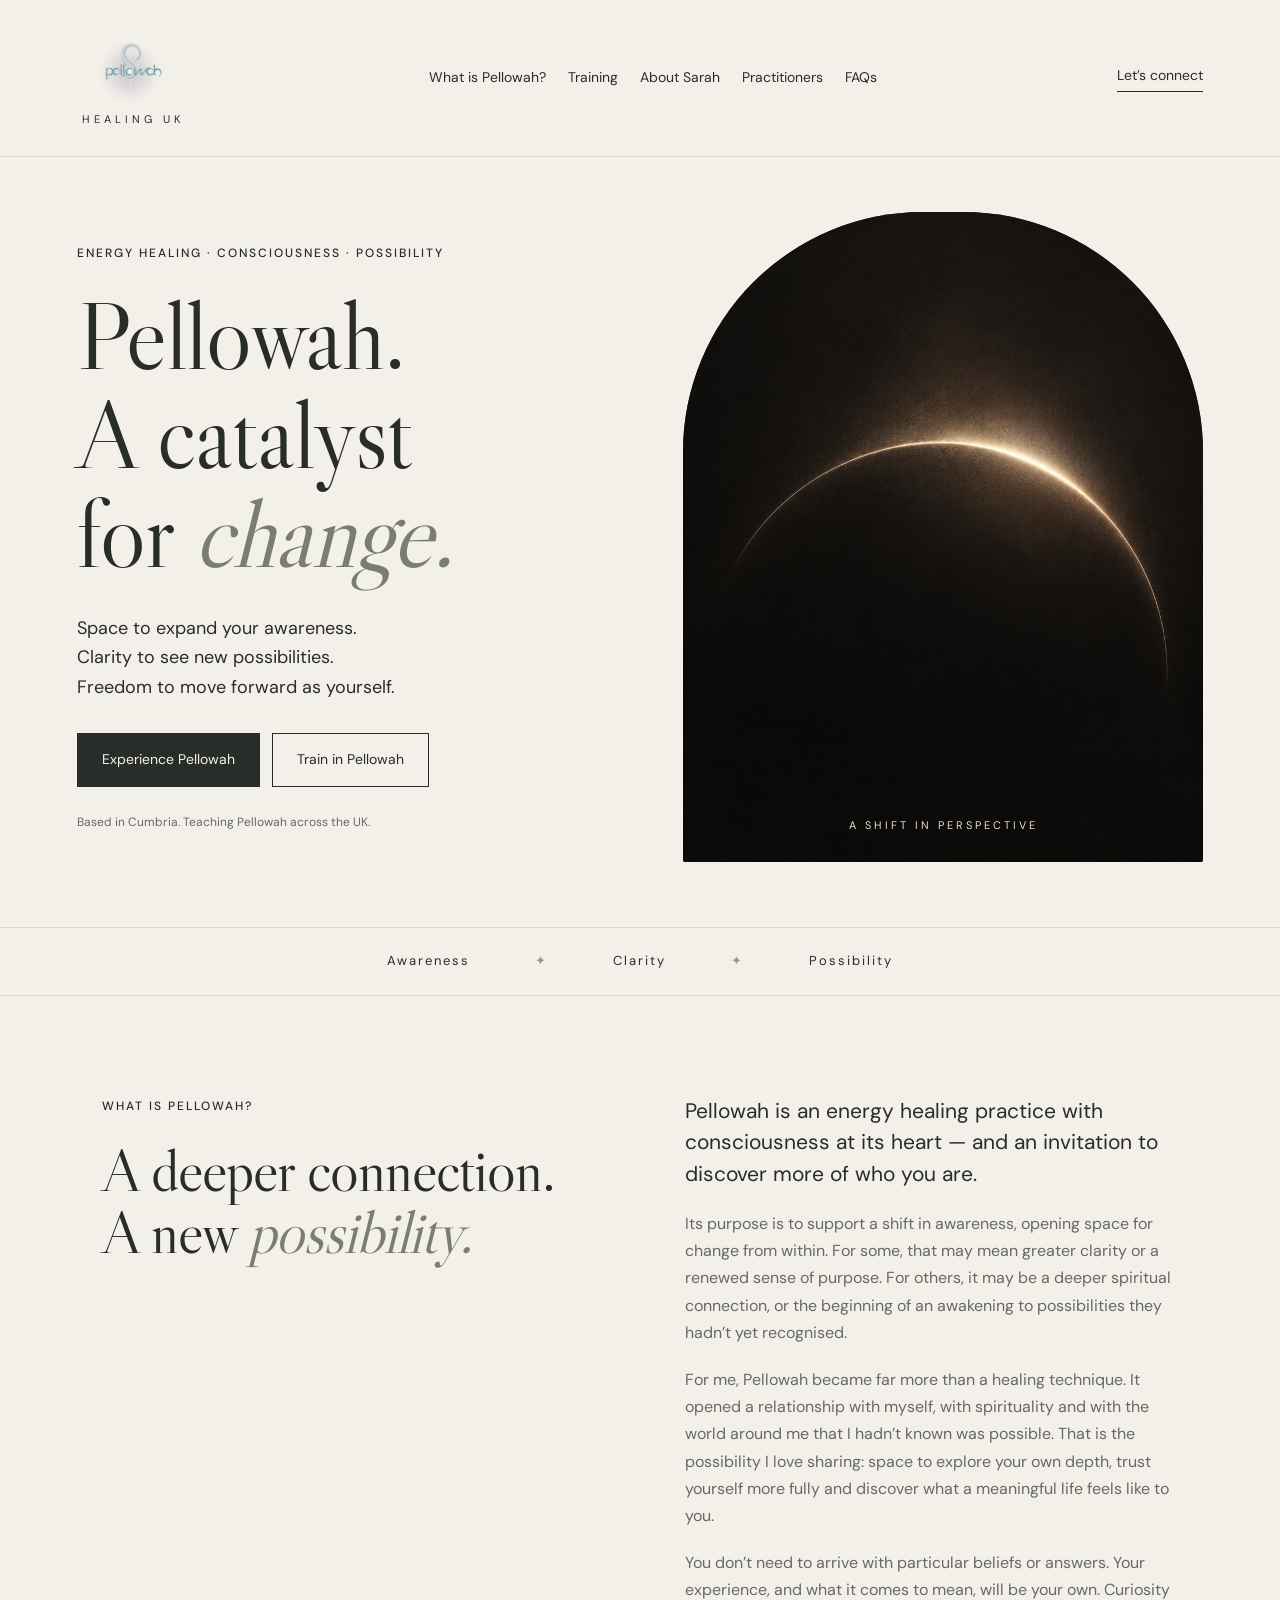
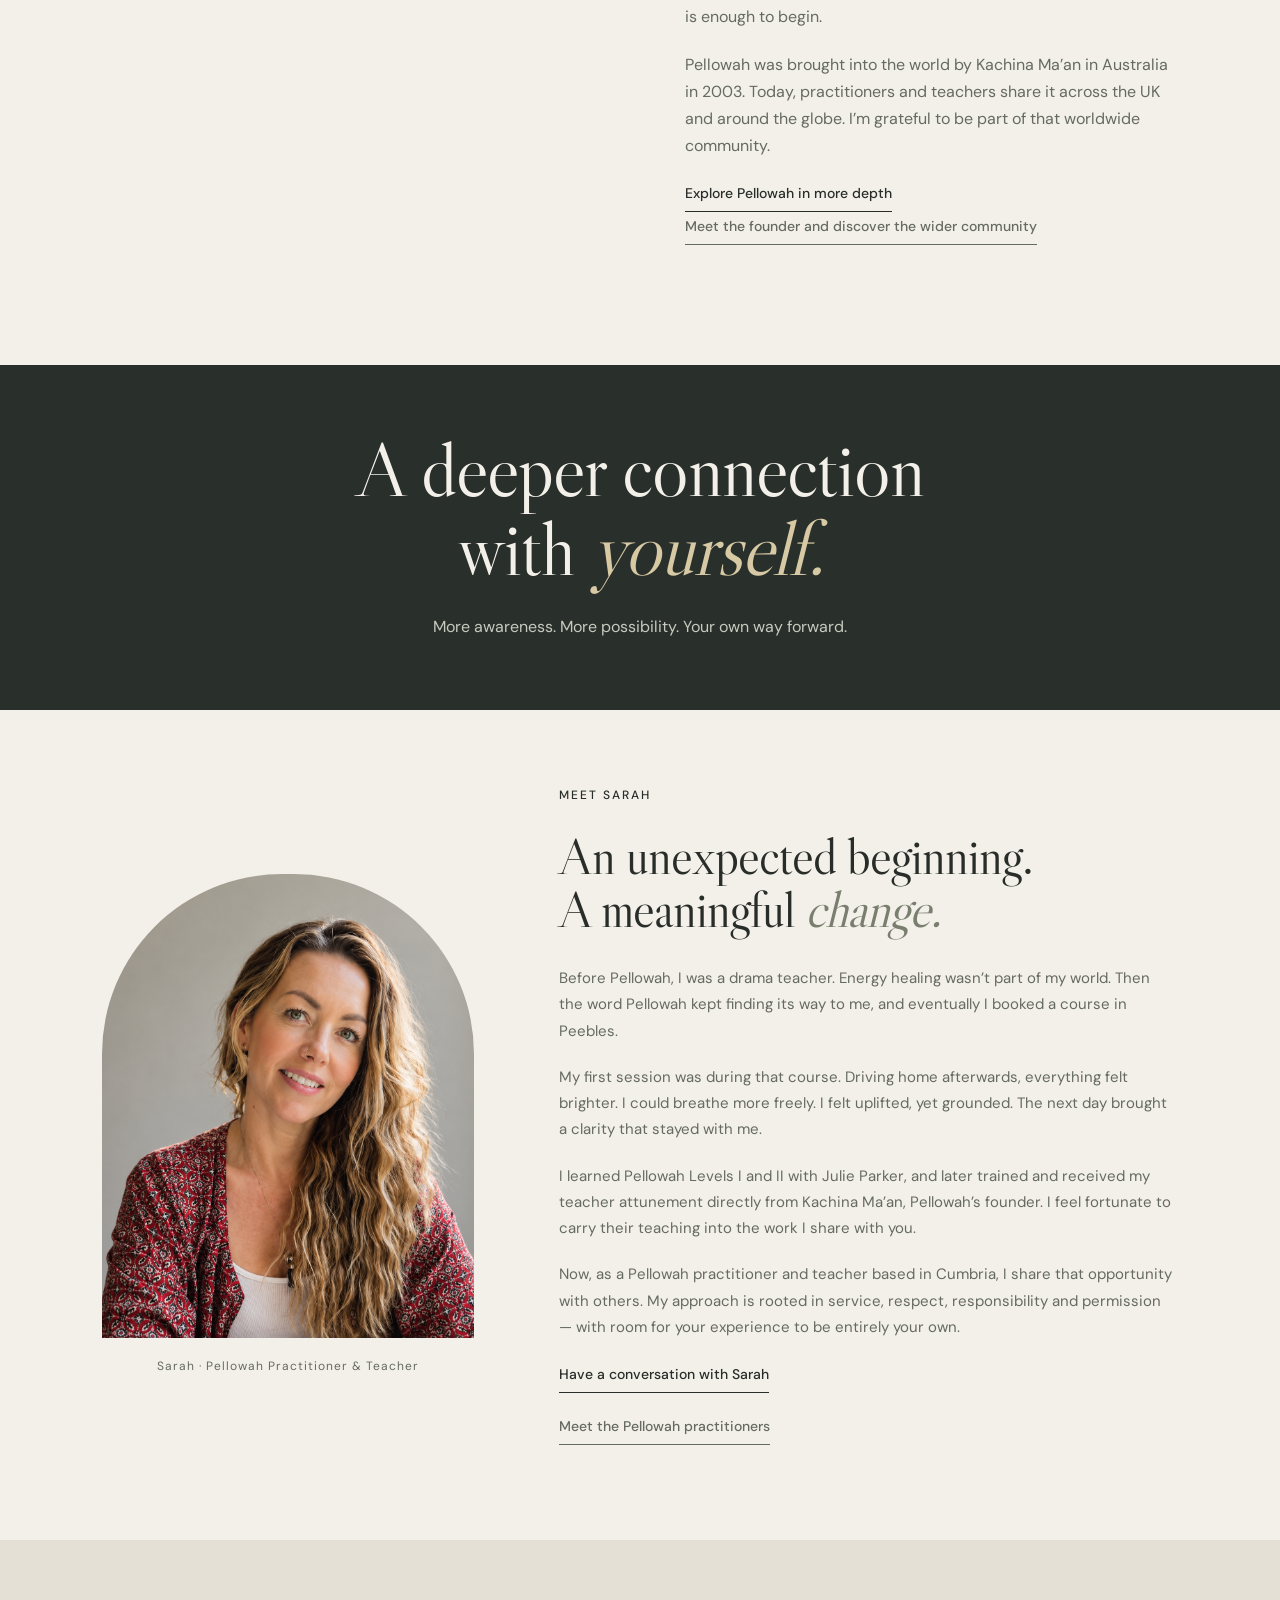
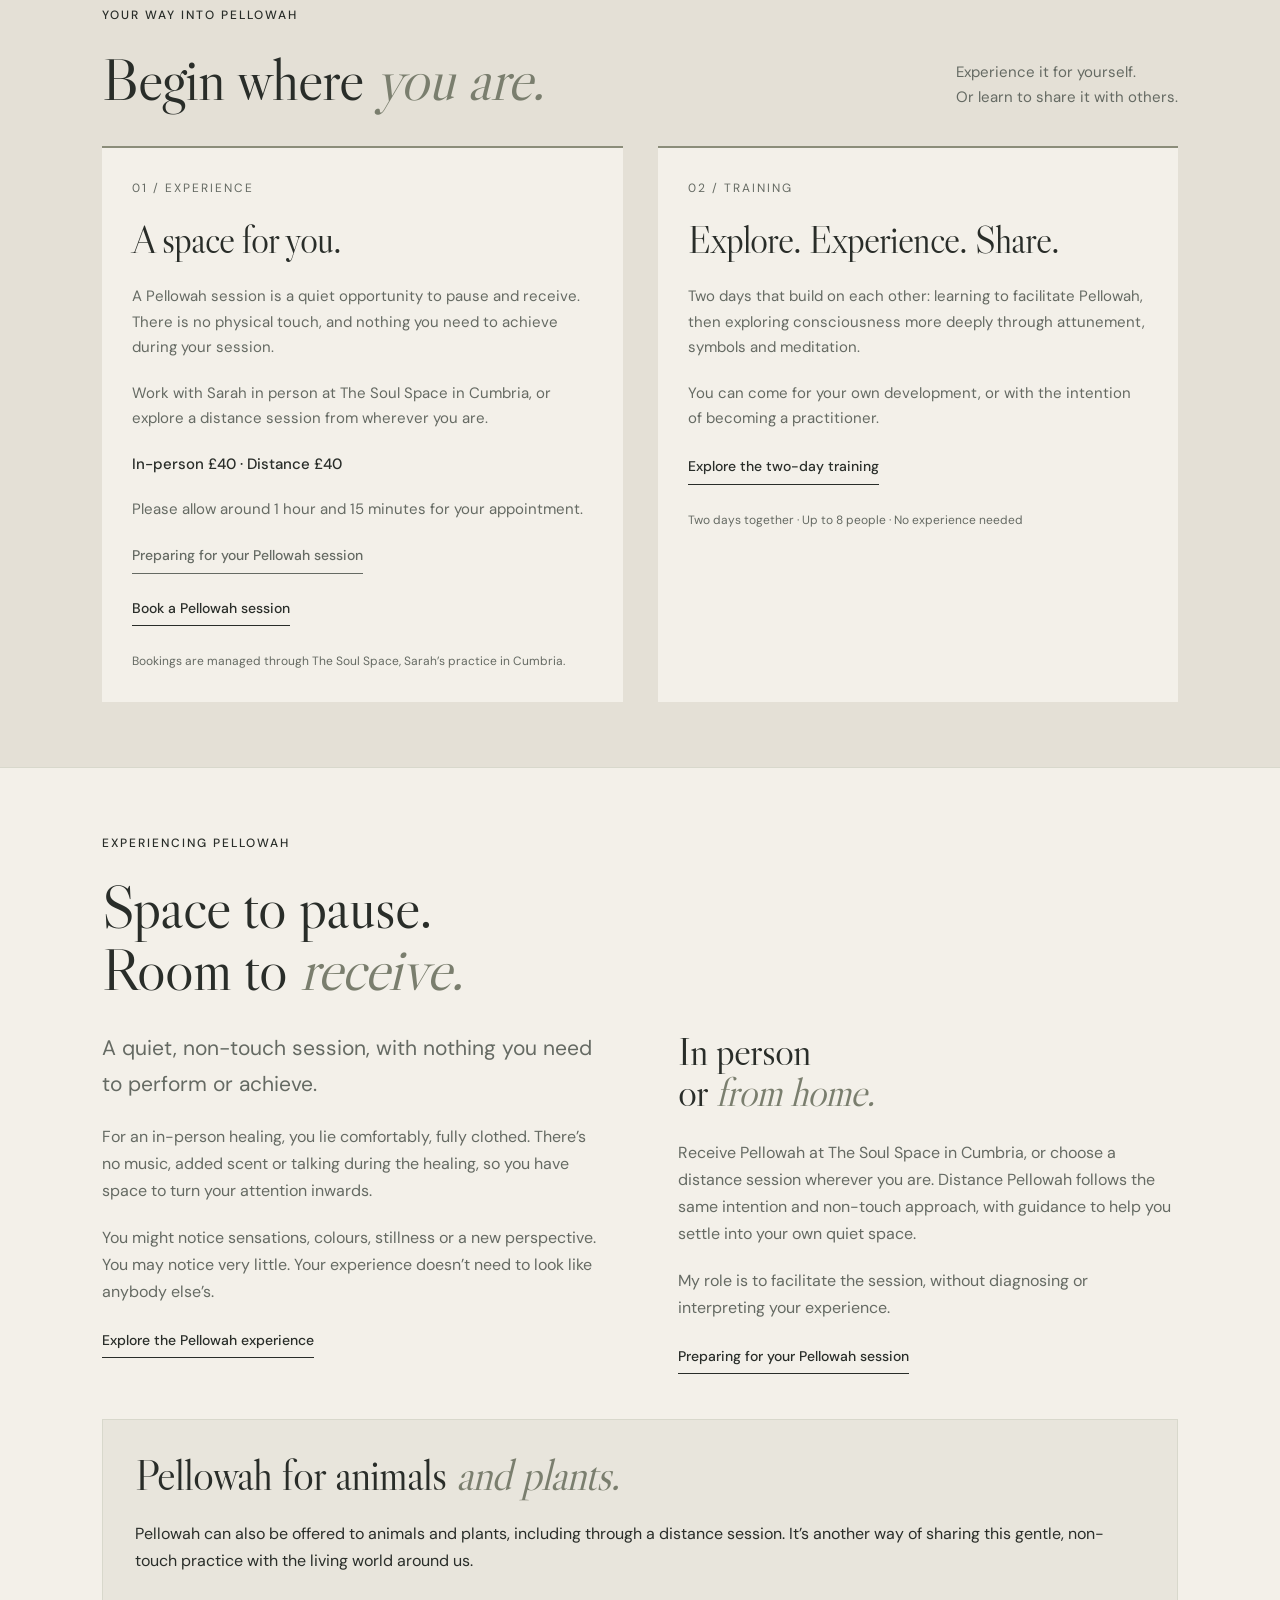
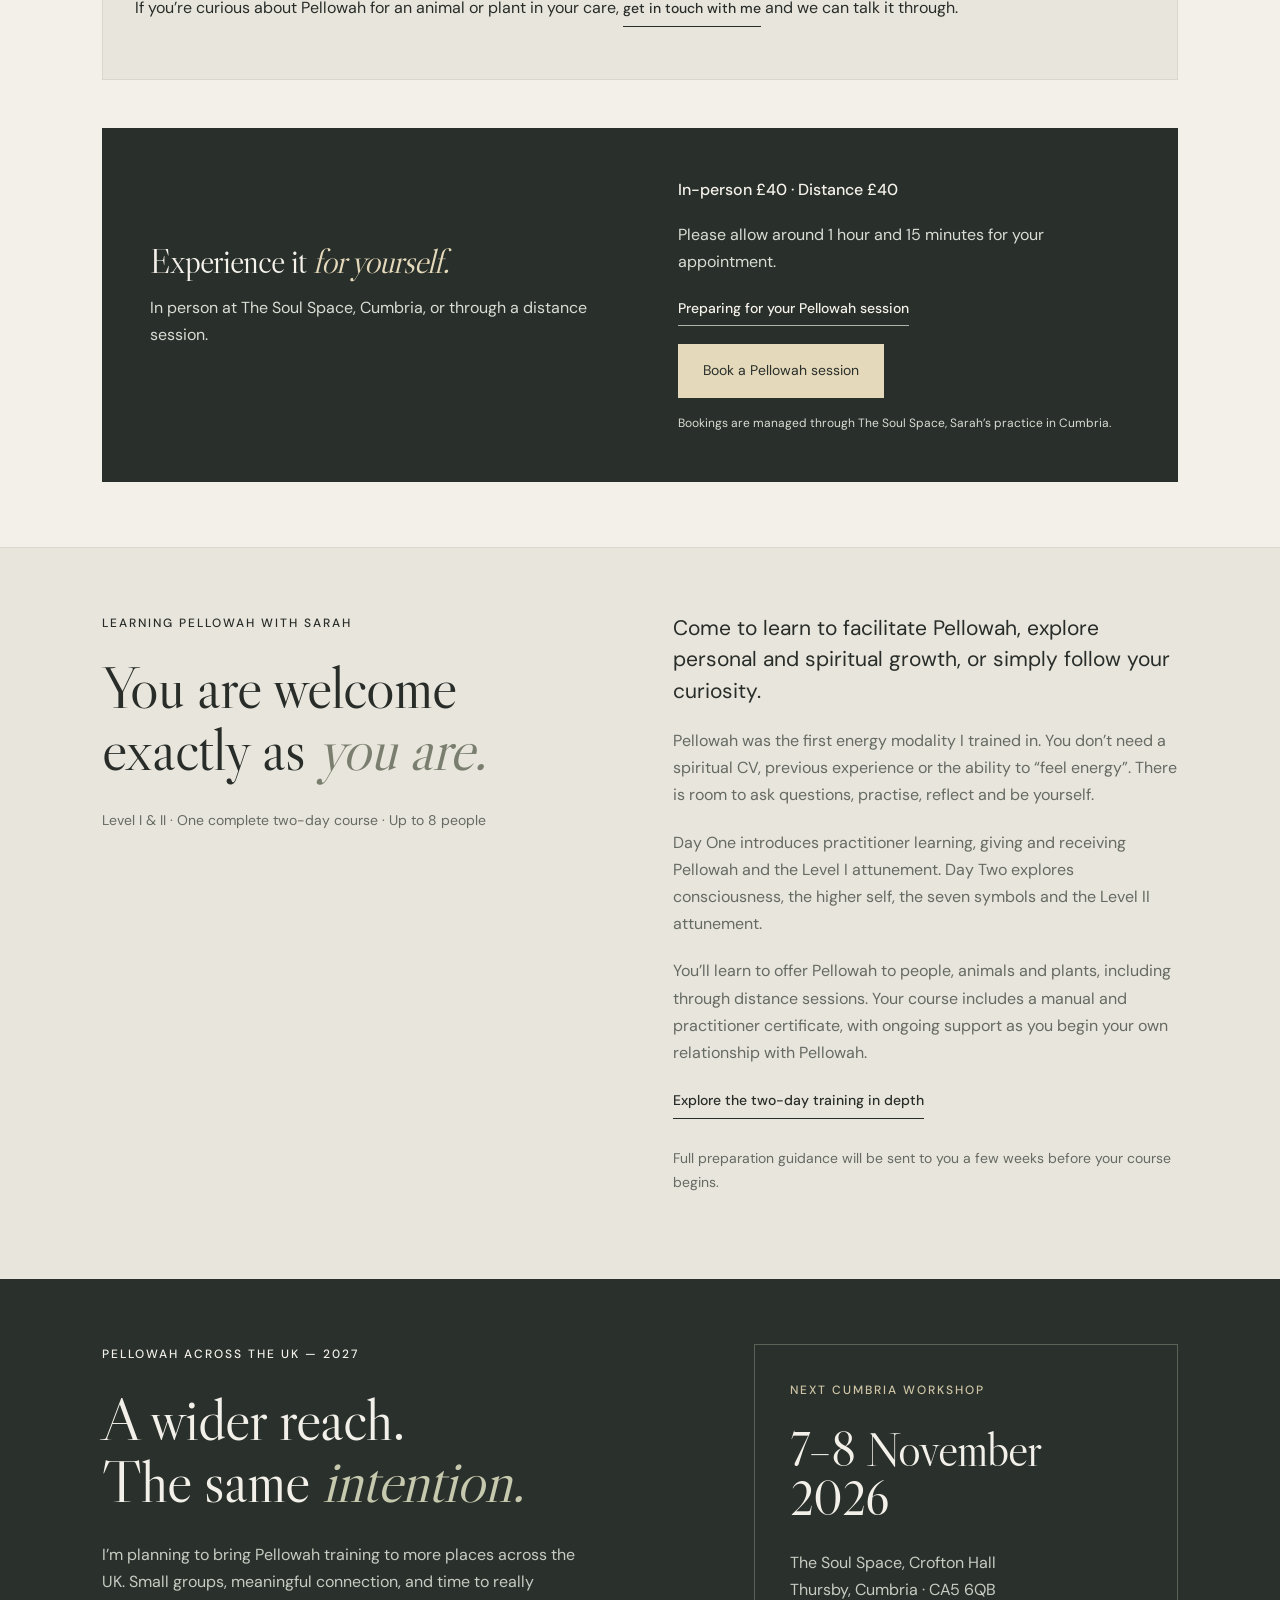
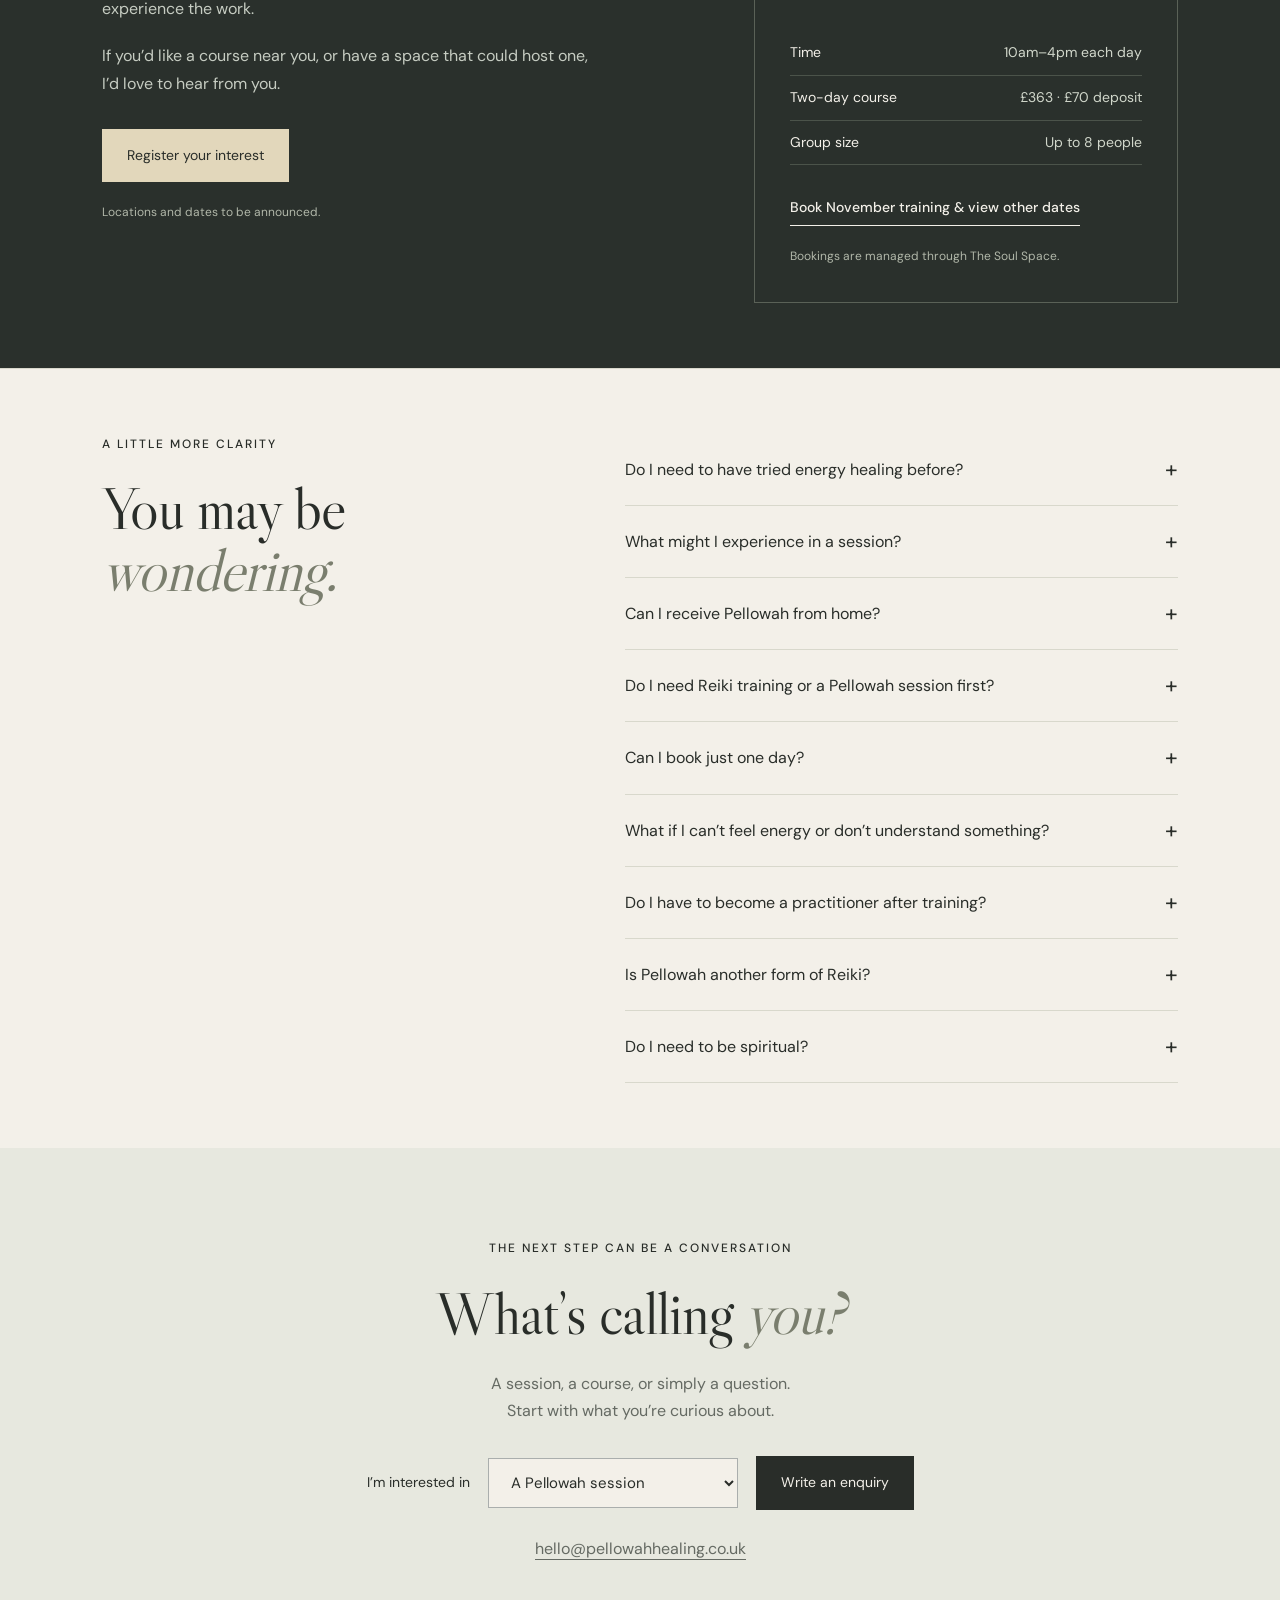
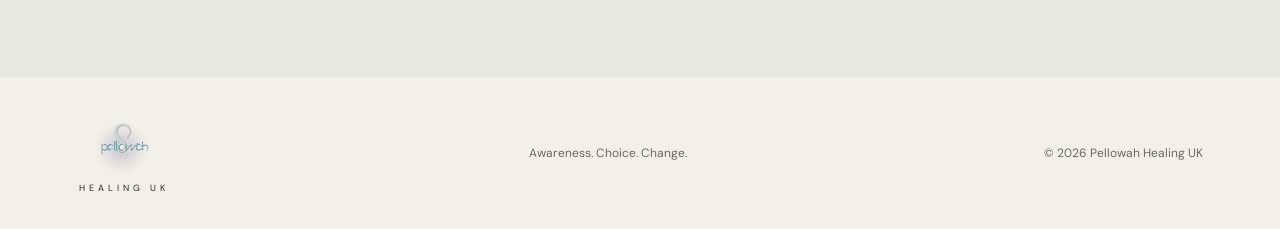
==== commit b05ebe0a: "Add files via upload" ====
--- a/index.html
+++ b/index.html
@@ -1,5 +1,5 @@
 <!doctype html>
-<html lang="en-GB"><head><meta charset="UTF-8"><meta name="viewport" content="width=device-width,initial-scale=1"><title>Pellowah Healing UK | Energy Healing &amp; Training</title><meta name="description" content="Pellowah energy healing sessions and two-day practitioner training with Sarah Watt across the UK, including Cumbria. Explore consciousness and spiritual growth."><link rel="icon" href="data:image/svg+xml,%3Csvg xmlns='http://www.w3.org/2000/svg' viewBox='0 0 32 32'%3E%3Crect width='32' height='32' rx='16' fill='%23262825'/%3E%3Cpath d='M21 6a11 11 0 100 20A13 13 0 0121 6' fill='%23e5d9bb'/%3E%3C/svg%3E"><link rel="stylesheet" href="style.css"><script type="application/ld+json">{"@context": "https://schema.org", "@graph": [{"@type": "Organization", "name": "Pellowah Healing UK", "url": "https://pellowahhealing.co.uk/", "email": "hello@pellowahhealing.co.uk", "founder": {"@type": "Person", "name": "Sarah Watt", "jobTitle": "Pellowah Teacher and Practitioner"}, "areaServed": {"@type": "Country", "name": "United Kingdom"}}, {"@type": "WebSite", "name": "Pellowah Healing UK", "url": "https://pellowahhealing.co.uk/", "inLanguage": "en-GB"}]}</script><link rel="canonical" href="https://pellowahhealing.co.uk/"><meta property="og:type" content="website"><meta property="og:site_name" content="Pellowah Healing UK"><meta property="og:title" content="Pellowah Healing UK | Energy Healing &amp; Training"><meta property="og:description" content="Pellowah energy healing sessions and two-day practitioner training with Sarah Watt across the UK, including Cumbria. Explore consciousness and spiritual growth."><meta property="og:url" content="https://pellowahhealing.co.uk/"><meta name="twitter:card" content="summary"><meta name="twitter:title" content="Pellowah Healing UK | Energy Healing &amp; Training"><meta name="twitter:description" content="Pellowah energy healing sessions and two-day practitioner training with Sarah Watt across the UK, including Cumbria. Explore consciousness and spiritual growth."></head><body class="homepage">
+<html lang="en-GB"><head><meta charset="UTF-8"><meta name="viewport" content="width=device-width,initial-scale=1"><title>Pellowah Healing | Energy Healing &amp; Training in Cumbria &amp; UK | Sarah Watt</title><meta name="description" content="Pellowah energy healing for people, animals and plants, plus practitioner training with Sarah Watt in Cumbria and across the UK. In-person and distance sessions."><link rel="icon" href="data:image/svg+xml,%3Csvg xmlns='http://www.w3.org/2000/svg' viewBox='0 0 32 32'%3E%3Crect width='32' height='32' rx='16' fill='%23262825'/%3E%3Cpath d='M21 6a11 11 0 100 20A13 13 0 0121 6' fill='%23e5d9bb'/%3E%3C/svg%3E"><link rel="stylesheet" href="style.css"><script type="application/ld+json">{"@context": "https://schema.org", "@graph": [{"@type": "Organization", "name": "Pellowah Healing UK", "url": "https://pellowahhealing.co.uk/", "email": "hello@pellowahhealing.co.uk", "founder": {"@type": "Person", "name": "Sarah Watt", "jobTitle": "Pellowah Teacher and Practitioner"}, "areaServed": {"@type": "Country", "name": "United Kingdom"}}, {"@type": "WebSite", "name": "Pellowah Healing UK", "url": "https://pellowahhealing.co.uk/", "inLanguage": "en-GB"}]}</script><link rel="canonical" href="https://pellowahhealing.co.uk/"><meta property="og:type" content="website"><meta property="og:site_name" content="Pellowah Healing UK"><meta property="og:title" content="Pellowah Healing | Energy Healing &amp; Training in Cumbria &amp; UK | Sarah Watt"><meta property="og:description" content="Pellowah energy healing for people, animals and plants, plus practitioner training with Sarah Watt in Cumbria and across the UK. In-person and distance sessions."><meta property="og:url" content="https://pellowahhealing.co.uk/"><meta name="twitter:card" content="summary"><meta name="twitter:title" content="Pellowah Healing | Energy Healing &amp; Training in Cumbria &amp; UK | Sarah Watt"><meta name="twitter:description" content="Pellowah energy healing for people, animals and plants, plus practitioner training with Sarah Watt in Cumbria and across the UK. In-person and distance sessions."></head><body class="homepage">
 <a class="skip" href="#main">Skip to content</a><header><a class="brand official-brand" href="#" aria-label="Pellowah Healing UK home"><img src="pellowah-logo.jpg" alt="Pellowah"><small>HEALING UK</small></a><nav aria-label="Main navigation"><a href="#pellowah">What is Pellowah?</a><a href="#training">Training</a><a href="#sarah">About Sarah</a><a href="practitioners.html">Practitioners</a><a href="#questions">FAQs</a></nav><a class="header-cta" href="#connect">Let’s connect</a><button class="mobile-menu-button" type="button" aria-expanded="false" aria-controls="mobile-navigation">Menu <span aria-hidden="true">☰</span></button><nav class="mobile-navigation" id="mobile-navigation" aria-label="Mobile navigation" hidden><a href="index.html">Home</a><a href="discover.html">Discover Pellowah</a><a href="training.html">Training</a><a href="practitioners.html">Practitioners</a><a href="preparation.html">Session preparation</a><a href="index.html#sarah">Meet Sarah</a><a href="index.html#connect">Contact & enquiries</a></nav></header>
 <main id="main"><section class="hero"><div class="hero-copy"><p class="eyebrow">ENERGY HEALING · CONSCIOUSNESS · POSSIBILITY</p><h1>Pellowah.<br>A catalyst<br>for <em>change.</em></h1><p class="intro">Space to expand your awareness.<br>Clarity to see new possibilities.<br>Freedom to move forward as yourself.</p><div class="actions"><a class="button" href="#session-details">Experience Pellowah</a><a class="button outline" href="#training">Train in Pellowah</a></div><p class="hero-note">Based in Cumbria. Teaching Pellowah across the UK.</p></div><div class="hero-art"><img src="hero.png" alt="An ivory arc of light emerging from a dark, spacious background"><span class="art-label">A SHIFT IN PERSPECTIVE</span></div></section>
 <div class="principles"><span>Awareness</span><i>✦</i><span>Clarity</span><i>✦</i><span>Possibility</span></div>
@@ -7,11 +7,11 @@
 <section class="manifesto"><h2>A deeper connection<br>with <em>yourself.</em></h2><p class="connection-line">More awareness. More possibility. Your own way forward.</p></section>
 <section class="section about" id="sarah"><figure class="sarah-portrait"><img src="sarah-portrait.png" alt="Sarah, Pellowah practitioner and teacher" loading="lazy" width="1180" height="1333"><figcaption>Sarah · Pellowah Practitioner &amp; Teacher</figcaption></figure><div><p class="eyebrow">MEET SARAH</p><h2>An unexpected beginning.<br>A meaningful <em>change.</em></h2><p>Before Pellowah, I was a drama teacher. Energy healing wasn’t part of my world. Then the word Pellowah kept finding its way to me, and eventually I booked a course in Peebles.</p><p>My first session was during that course. Driving home afterwards, everything felt brighter. I could breathe more freely. I felt uplifted, yet grounded. The next day brought a clarity that stayed with me.</p><p>I learned Pellowah Levels I and II with Julie Parker, and later trained and received my teacher attunement directly from Kachina Ma’an, Pellowah’s founder. I feel fortunate to carry their teaching into the work I share with you.</p><p>Now, as a Pellowah practitioner and teacher based in Cumbria, I share that opportunity with others. My approach is rooted in service, respect, responsibility and permission — with room for your experience to be entirely your own.</p><a class="text-link" href="#connect">Have a conversation with Sarah</a><p class="directory-link"><a class="text-link" href="practitioners.html">Meet the Pellowah practitioners</a></p></div></section>
 <section class="section pathways"><div class="section-top"><div><p class="eyebrow">YOUR WAY INTO PELLOWAH</p><h2>Begin where <em>you are.</em></h2></div><p>Experience it for yourself.<br>Or learn to share it with others.</p></div><div class="path-grid"><article id="experience" class="path"><span class="number">01 / EXPERIENCE</span><h3>A space for you.</h3><p>A Pellowah session is a quiet opportunity to pause and receive. There is no physical touch, and nothing you need to achieve during your session.</p><p>Work with Sarah in person at The Soul Space in Cumbria, or explore a distance session from wherever you are.</p><p class="session-price">In-person £40 · Distance £40</p><p class="appointment-time">Please allow around 1 hour and 15 minutes for your appointment.</p><p><a class="text-link" href="preparation.html">Preparing for your Pellowah session</a></p><a class="text-link" href="https://www.the-soul-space.co.uk/book-online?category=a3ddec58-8c85-473c-8b43-00086e5dc6c0">Book a Pellowah session</a><small>Bookings are managed through The Soul Space, Sarah’s practice in Cumbria.</small></article><article id="training" class="path"><span class="number">02 / TRAINING</span><h3>Explore. Experience. Share.</h3><p>Two days that build on each other: learning to facilitate Pellowah, then exploring consciousness more deeply through attunement, symbols and meditation.</p><p>You can come for your own development, or with the intention of becoming a practitioner.</p><a class="text-link" href="training.html">Explore the two-day training</a><small>Two days together · Up to 8 people · No experience needed</small></article></div></section>
-<section class="section session-details" id="session-details"><div class="session-heading"><p class="eyebrow">EXPERIENCING PELLOWAH</p><h2>Space to pause.<br>Room to <em>receive.</em></h2></div><div class="session-practice"><div><p class="lead">A quiet, non-touch session, with nothing you need to perform or achieve.</p><p>For an in-person healing, you lie comfortably, fully clothed. There’s no music, added scent or talking during the healing, so you have space to turn your attention inwards.</p><p>You might notice sensations, colours, stillness or a new perspective. You may notice very little. Your experience doesn’t need to look like anybody else’s.</p><a class="text-link" href="discover.html#session-details">Explore the Pellowah experience</a></div><div><h3>In person<br>or <em>from home.</em></h3><p>Receive Pellowah at The Soul Space in Cumbria, or choose a distance session wherever you are. Distance Pellowah follows the same intention and non-touch approach, with guidance to help you settle into your own quiet space.</p><p>My role is to facilitate the session, without diagnosing or interpreting your experience.</p><a class="text-link" href="preparation.html">Preparing for your Pellowah session</a></div></div><div class="session-booking"><div><h3>Experience it <em>for yourself.</em></h3><p>In person at The Soul Space, Cumbria, or through a distance session.</p></div><div><p class="session-price">In-person £40 · Distance £40</p><p class="appointment-time">Please allow around 1 hour and 15 minutes for your appointment.</p><p><a class="text-link" href="preparation.html">Preparing for your Pellowah session</a></p><a class="button" href="https://www.the-soul-space.co.uk/book-online?category=a3ddec58-8c85-473c-8b43-00086e5dc6c0">Book a Pellowah session</a><small>Bookings are managed through The Soul Space, Sarah’s practice in Cumbria.</small></div></div>
+<section class="section session-details" id="session-details"><div class="session-heading"><p class="eyebrow">EXPERIENCING PELLOWAH</p><h2>Space to pause.<br>Room to <em>receive.</em></h2></div><div class="session-practice"><div><p class="lead">A quiet, non-touch session, with nothing you need to perform or achieve.</p><p>For an in-person healing, you lie comfortably, fully clothed. There’s no music, added scent or talking during the healing, so you have space to turn your attention inwards.</p><p>You might notice sensations, colours, stillness or a new perspective. You may notice very little. Your experience doesn’t need to look like anybody else’s.</p><a class="text-link" href="discover.html#session-details">Explore the Pellowah experience</a></div><div><h3>In person<br>or <em>from home.</em></h3><p>Receive Pellowah at The Soul Space in Cumbria, or choose a distance session wherever you are. Distance Pellowah follows the same intention and non-touch approach, with guidance to help you settle into your own quiet space.</p><p>My role is to facilitate the session, without diagnosing or interpreting your experience.</p><a class="text-link" href="preparation.html">Preparing for your Pellowah session</a></div></div><div class="pellowah-living-world"><h3>Pellowah for animals <em>and plants.</em></h3><p>Pellowah can also be offered to animals and plants, including through a distance session. It’s another way of sharing this gentle, non-touch practice with the living world around us.</p><p>If you’re curious about Pellowah for an animal or plant in your care, <a class="text-link" href="mailto:hello@pellowahhealing.co.uk">get in touch with me</a> and we can talk it through.</p></div><div class="session-booking"><div><h3>Experience it <em>for yourself.</em></h3><p>In person at The Soul Space, Cumbria, or through a distance session.</p></div><div><p class="session-price">In-person £40 · Distance £40</p><p class="appointment-time">Please allow around 1 hour and 15 minutes for your appointment.</p><p><a class="text-link" href="preparation.html">Preparing for your Pellowah session</a></p><a class="button" href="https://www.the-soul-space.co.uk/book-online?category=a3ddec58-8c85-473c-8b43-00086e5dc6c0">Book a Pellowah session</a><small>Bookings are managed through The Soul Space, Sarah’s practice in Cumbria.</small></div></div>
 </section>
-<section class="section training-details" id="training-details"><div class="training-welcome"><div><p class="eyebrow">LEARNING PELLOWAH WITH SARAH</p><h2>You are welcome<br>exactly as <em>you are.</em></h2><p class="training-format">Level I & II · One complete two-day course · Up to 8 people</p></div><div class="text"><p class="lead">Come to learn to facilitate Pellowah, explore personal and spiritual growth, or simply follow your curiosity.</p><p>Pellowah was the first energy modality I trained in. You don’t need a spiritual CV, previous experience or the ability to “feel energy”. There is room to ask questions, practise, reflect and be yourself.</p><p>Day One introduces practitioner learning, giving and receiving Pellowah and the Level I attunement. Day Two explores consciousness, the higher self, the seven symbols and the Level II attunement.</p><p>Your course includes a manual and practitioner certificate, with ongoing support as you begin your own relationship with Pellowah.</p><a class="text-link" href="training.html">Explore the two-day training in depth</a><p class="training-format">Full preparation guidance will be sent to you a few weeks before your course begins.</p></div></div></section>
+<section class="section training-details" id="training-details"><div class="training-welcome"><div><p class="eyebrow">LEARNING PELLOWAH WITH SARAH</p><h2>You are welcome<br>exactly as <em>you are.</em></h2><p class="training-format">Level I & II · One complete two-day course · Up to 8 people</p></div><div class="text"><p class="lead">Come to learn to facilitate Pellowah, explore personal and spiritual growth, or simply follow your curiosity.</p><p>Pellowah was the first energy modality I trained in. You don’t need a spiritual CV, previous experience or the ability to “feel energy”. There is room to ask questions, practise, reflect and be yourself.</p><p>Day One introduces practitioner learning, giving and receiving Pellowah and the Level I attunement. Day Two explores consciousness, the higher self, the seven symbols and the Level II attunement.</p><p>You’ll learn to offer Pellowah to people, animals and plants, including through distance sessions. Your course includes a manual and practitioner certificate, with ongoing support as you begin your own relationship with Pellowah.</p><a class="text-link" href="training.html">Explore the two-day training in depth</a><p class="training-format">Full preparation guidance will be sent to you a few weeks before your course begins.</p></div></div></section>
 <section class="tour" id="dates"><div><p class="eyebrow">PELLOWAH ACROSS THE UK — 2027</p><h2>A wider reach.<br>The same <em>intention.</em></h2><p>I’m planning to bring Pellowah training to more places across the UK. Small groups, meaningful connection, and time to really experience the work.</p><p>If you’d like a course near you, or have a space that could host one, I’d love to hear from you.</p><a class="button light" href="#connect" data-topic="UK training in 2027">Register your interest</a><small>Locations and dates to be announced.</small></div><aside class="next-course"><p class="eyebrow">NEXT CUMBRIA WORKSHOP</p><h3>7–8 November<br>2026</h3><p>The Soul Space, Crofton Hall<br>Thursby, Cumbria · CA5 6QB</p><dl><div><dt>Time</dt><dd>10am–4pm each day</dd></div><div><dt>Two-day course</dt><dd>£363 · £70 deposit</dd></div><div><dt>Group size</dt><dd>Up to 8 people</dd></div></dl><a class="text-link" href="https://www.the-soul-space.co.uk/book-online?category=9e6a947b-319b-44cc-8bf9-009da65b8f4c">Book November training &amp; view other dates</a><small>Bookings are managed through The Soul Space.</small></aside></section>
 
 <section class="section faq" id="questions"><div><p class="eyebrow">A LITTLE MORE CLARITY</p><h2>You may be <em>wondering.</em></h2></div><div><details><summary>Do I need to have tried energy healing before?</summary><p>No. You’re welcome to come with no previous experience. Sarah can talk you through what to expect and answer your questions before you decide.</p></details><details><summary>What might I experience in a session?</summary><p>People describe a range of experiences, including colours, sensations, insights or a sense of stillness. Some notice very little at the time. There is no experience you need to have, and individual responses vary.</p></details><details><summary>Can I receive Pellowah from home?</summary><p>Yes. Sarah offers distance sessions as well as in-person sessions. Get in touch to discuss a time and the preparation guidance.</p></details><details><summary>Do I need Reiki training or a Pellowah session first?</summary><p>No. Pellowah was the first energy modality I trained in. Some people try a session before training; others feel curious and come straight to the course. Neither route is required.</p></details><details><summary>Can I book just one day?</summary><p>I offer the two days together as one complete course. Each day has a different purpose, and they build on each other.</p></details><details><summary>What if I can’t feel energy or don’t understand something?</summary><p>You don’t need to feel tingling, see colours or have any particular experience. Some people notice a lot; others notice very little. Your experience is your own.</p><p>If something doesn’t make sense, ask me. Ask the obvious question, the strange question, or ask me to explain it again. I want learning to feel like a conversation.</p></details><details><summary>Do I have to become a practitioner after training?</summary><p>No. The course teaches you to facilitate Pellowah, but you can come entirely for your own development. You don’t need to begin offering sessions afterwards.</p></details><details><summary>Is Pellowah another form of Reiki?</summary><p>No. Pellowah is a separate modality with its own teachings and approach. In my experience, it feels very different too.</p><p>Within Pellowah teachings, it is described as 100% pure source energy, operating at a higher frequency than Reiki and working with consciousness and DNA to support change.</p><p>The practitioner’s role is to facilitate that energy. We don’t diagnose, scan chakras, sense or interpret blockages, or decide where the energy needs to go. I describe it as being like a clear glass tube, without adding my own energy or interpretation.</p><p>Pellowah is completely non-touch, and the session is deliberately quiet: no music, added scents, sound accompaniment or talking during the healing. This gives you space to turn your attention inwards and experience Pellowah for yourself.</p></details><details><summary>Do I need to be spiritual?</summary><p>No. You don’t need to share my beliefs or use particular language. You’re welcome to question what you hear and explore it for yourself. For me, curiosity is enough.</p></details></div></section>
 <section class="connect" id="connect"><p class="eyebrow">THE NEXT STEP CAN BE A CONVERSATION</p><h2>What’s calling <em>you?</em></h2><p>A session, a course, or simply a question.<br>Start with what you’re curious about.</p><div class="interest"><label for="topic">I’m interested in</label><select id="topic"><option>A Pellowah session</option><option>The November workshop</option><option>UK training in 2027</option><option>Hosting a course</option><option>Asking a question</option></select><button class="button" id="prepare">Write an enquiry</button></div><div id="enquiry" class="enquiry" hidden><label for="message">Your enquiry — add your details, then open it in your email app.</label><textarea id="message" rows="4"></textarea><a id="send-email" class="button" href="mailto:hello@pellowahhealing.co.uk">Open in email</a> <button id="copy" class="text-link">Copy enquiry</button><p class="copy-status" role="status"></p></div><p class="contact-email"><a href="mailto:hello@pellowahhealing.co.uk">hello@pellowahhealing.co.uk</a></p></section>
-</main><footer><a class="brand official-brand" href="#" aria-label="Pellowah Healing UK home"><img src="pellowah-logo.jpg" alt="Pellowah"><small>HEALING UK</small></a><p>Awareness. Choice. Change.</p><span>© 2026 Pellowah Healing UK</span></footer><script src="script.js"></script><script src="menu.js"></script></body></html>
+</main><footer><a class="brand official-brand" href="#" aria-label="Pellowah Healing UK home"><img src="pellowah-logo.jpg" alt="Pellowah"><small>HEALING UK</small></a><p>Awareness. Choice. Change.</p><span>© 2026 Pellowah Healing UK</span></footer><button class="back-to-top" type="button" aria-label="Back to top of page" hidden>Back to top</button><script src="script.js"></script><script src="menu.js"></script><script src="motion.js"></script></body></html>
--- a/style.css
+++ b/style.css
@@ -60,3 +60,10 @@
 .practitioners-page .region-links{display:flex;flex-wrap:wrap;gap:18px 32px;margin-top:30px;align-items:flex-start}.practitioners-page .region-links .text-link{margin:0;width:fit-content}@media(max-width:700px){.practitioners-page .region-links{flex-direction:column;gap:18px}}
 
 .practitioners-page #nicola-johnston{background:#eeece5}
+
+.back-to-top{position:fixed;right:24px;bottom:24px;bottom:calc(24px + env(safe-area-inset-bottom));z-index:30;padding:13px 20px;min-height:46px;border:1px solid #d7c9a4;border-radius:30px;background:#292f2b;color:#e5d9bb;font:500 14px 'DM Sans',sans-serif;letter-spacing:.025em;box-shadow:0 4px 18px #0002;cursor:pointer;transition:background .2s,color .2s}.back-to-top[hidden]{display:none}.back-to-top:hover{background:#e5d9bb;color:#292f2b}.back-to-top:focus-visible{outline:3px solid #b6a170;outline-offset:4px}@media(max-width:700px){.back-to-top{right:18px;bottom:calc(18px + env(safe-area-inset-bottom));padding:12px 17px}}@media(prefers-reduced-motion:reduce){.back-to-top{transition:none}}
+
+.pellowah-living-world{margin:45px 0;padding:32px;border:1px solid var(--line);background:#e8e5dc}.pellowah-living-world h3{font-size:clamp(30px,4vw,44px);margin-bottom:22px}.pellowah-living-world p+p{margin-top:18px}.pellowah-living-world .text-link{margin-top:0}@media(max-width:700px){.pellowah-living-world{padding:26px;margin:32px 0}}
+
+/* Gentle movement */
+.motion-ready{opacity:0;transform:translateY(14px);transition:opacity .85s ease,transform .85s cubic-bezier(.2,.65,.3,1)}.motion-ready.motion-visible{opacity:1;transform:translateY(0)}.consciousness-pause.motion-ready{transition-duration:1.15s}.hero-art{overflow:hidden}.hero-art img{transform:translateY(var(--moon-offset,0px)) scale(1.2);will-change:transform}.button{transition:background .25s,color .25s,box-shadow .25s}.practitioner-profile{transition:box-shadow .3s ease}@media(hover:hover) and (prefers-reduced-motion:no-preference){.button:hover{box-shadow:0 5px 15px #00000012}.practitioner-profile:hover{box-shadow:0 8px 24px #292d290b}}@media(max-width:700px){.motion-ready{transform:translateY(8px);transition-duration:.65s}.hero-art img{transform:translateY(var(--moon-offset,0px)) scale(1.11);will-change:transform}}@media(prefers-reduced-motion:reduce){html{scroll-behavior:auto}.motion-ready{opacity:1;transform:none;transition:none}.hero-art img{transform:none;will-change:auto}.button,.practitioner-profile{transition:none}}
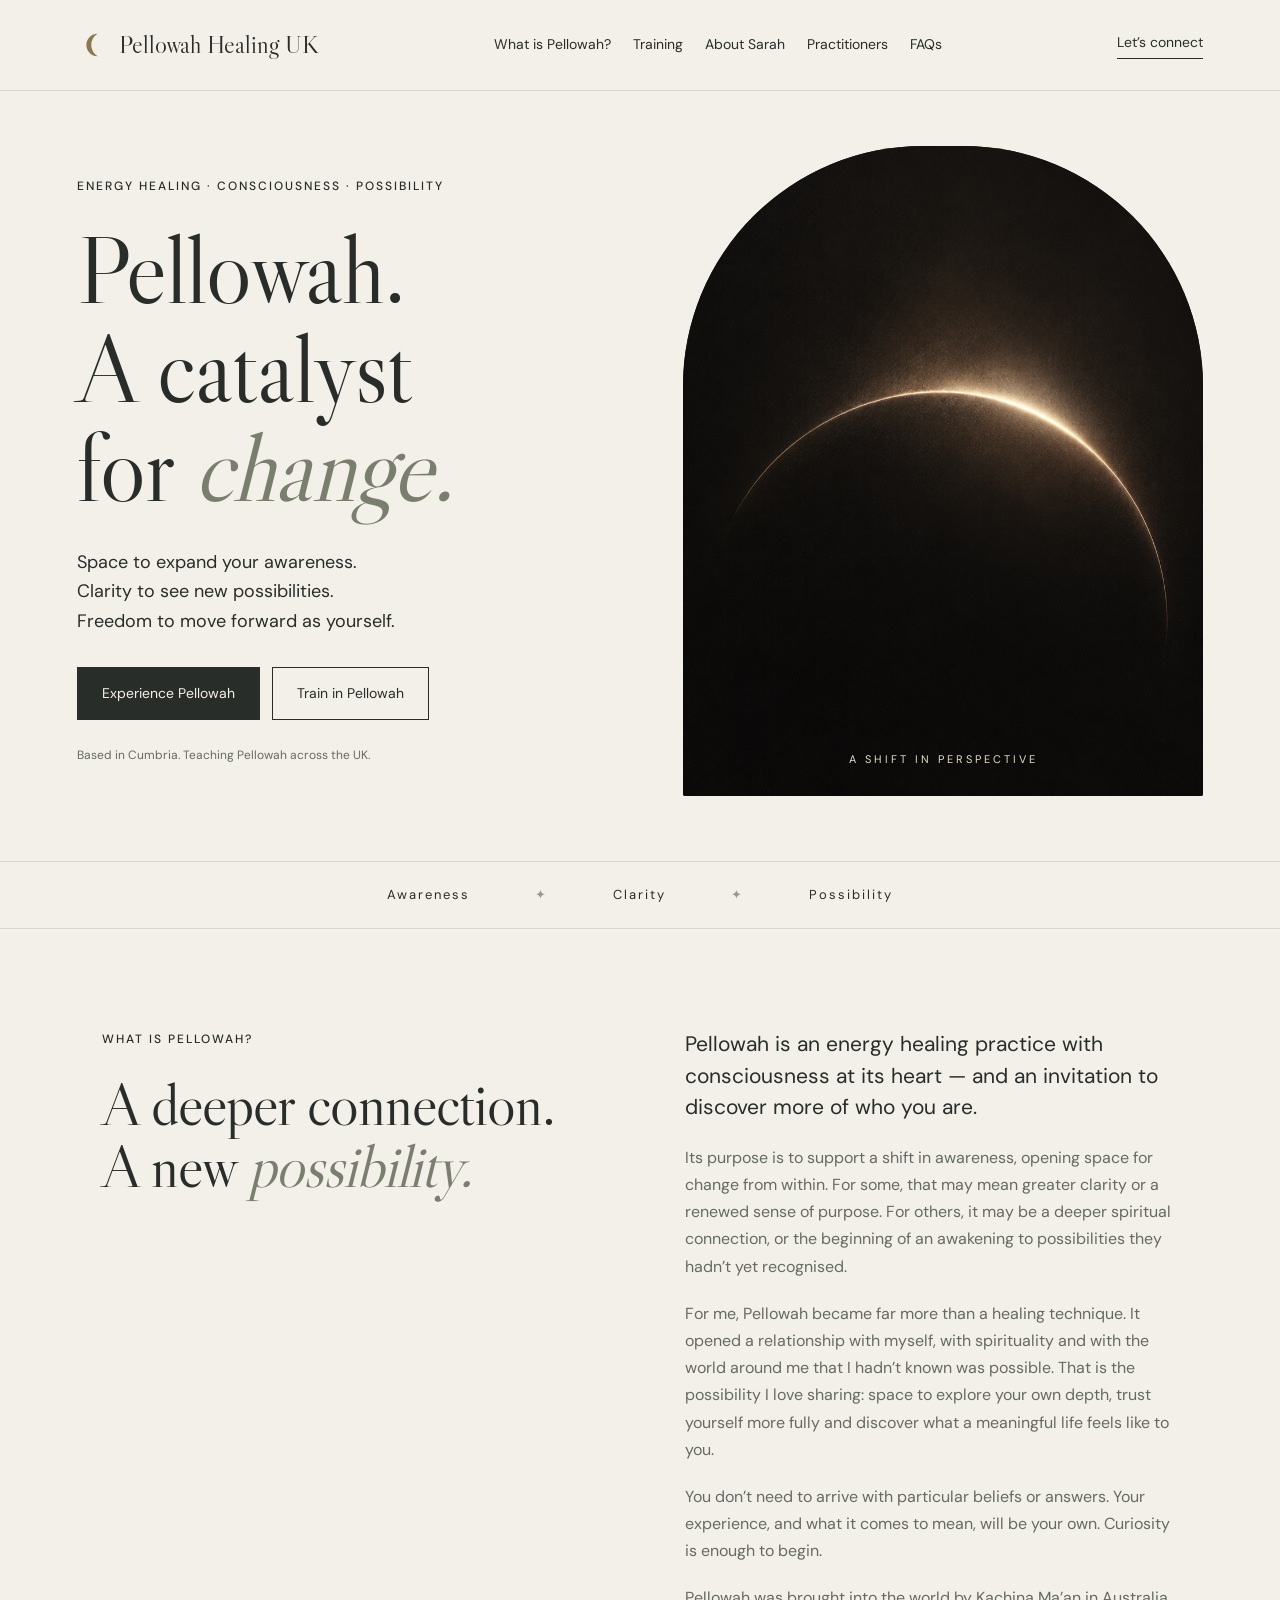
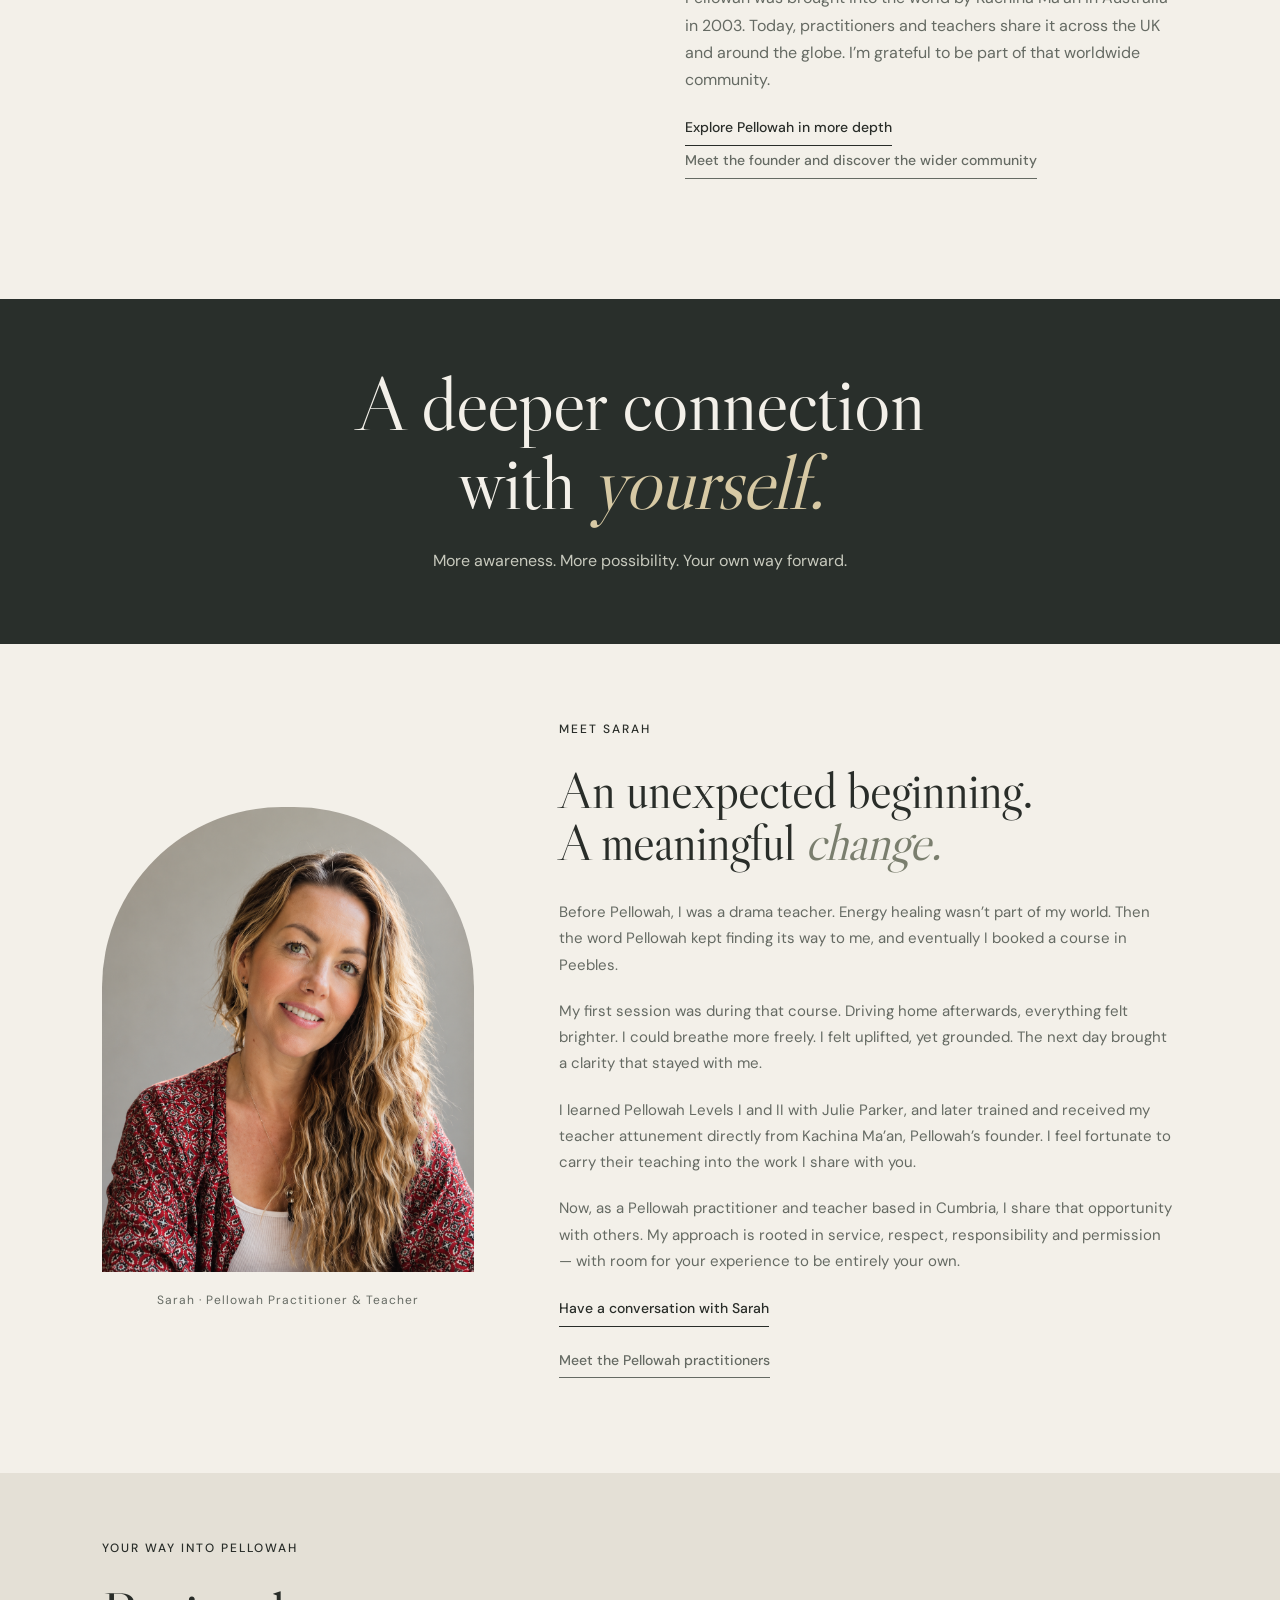
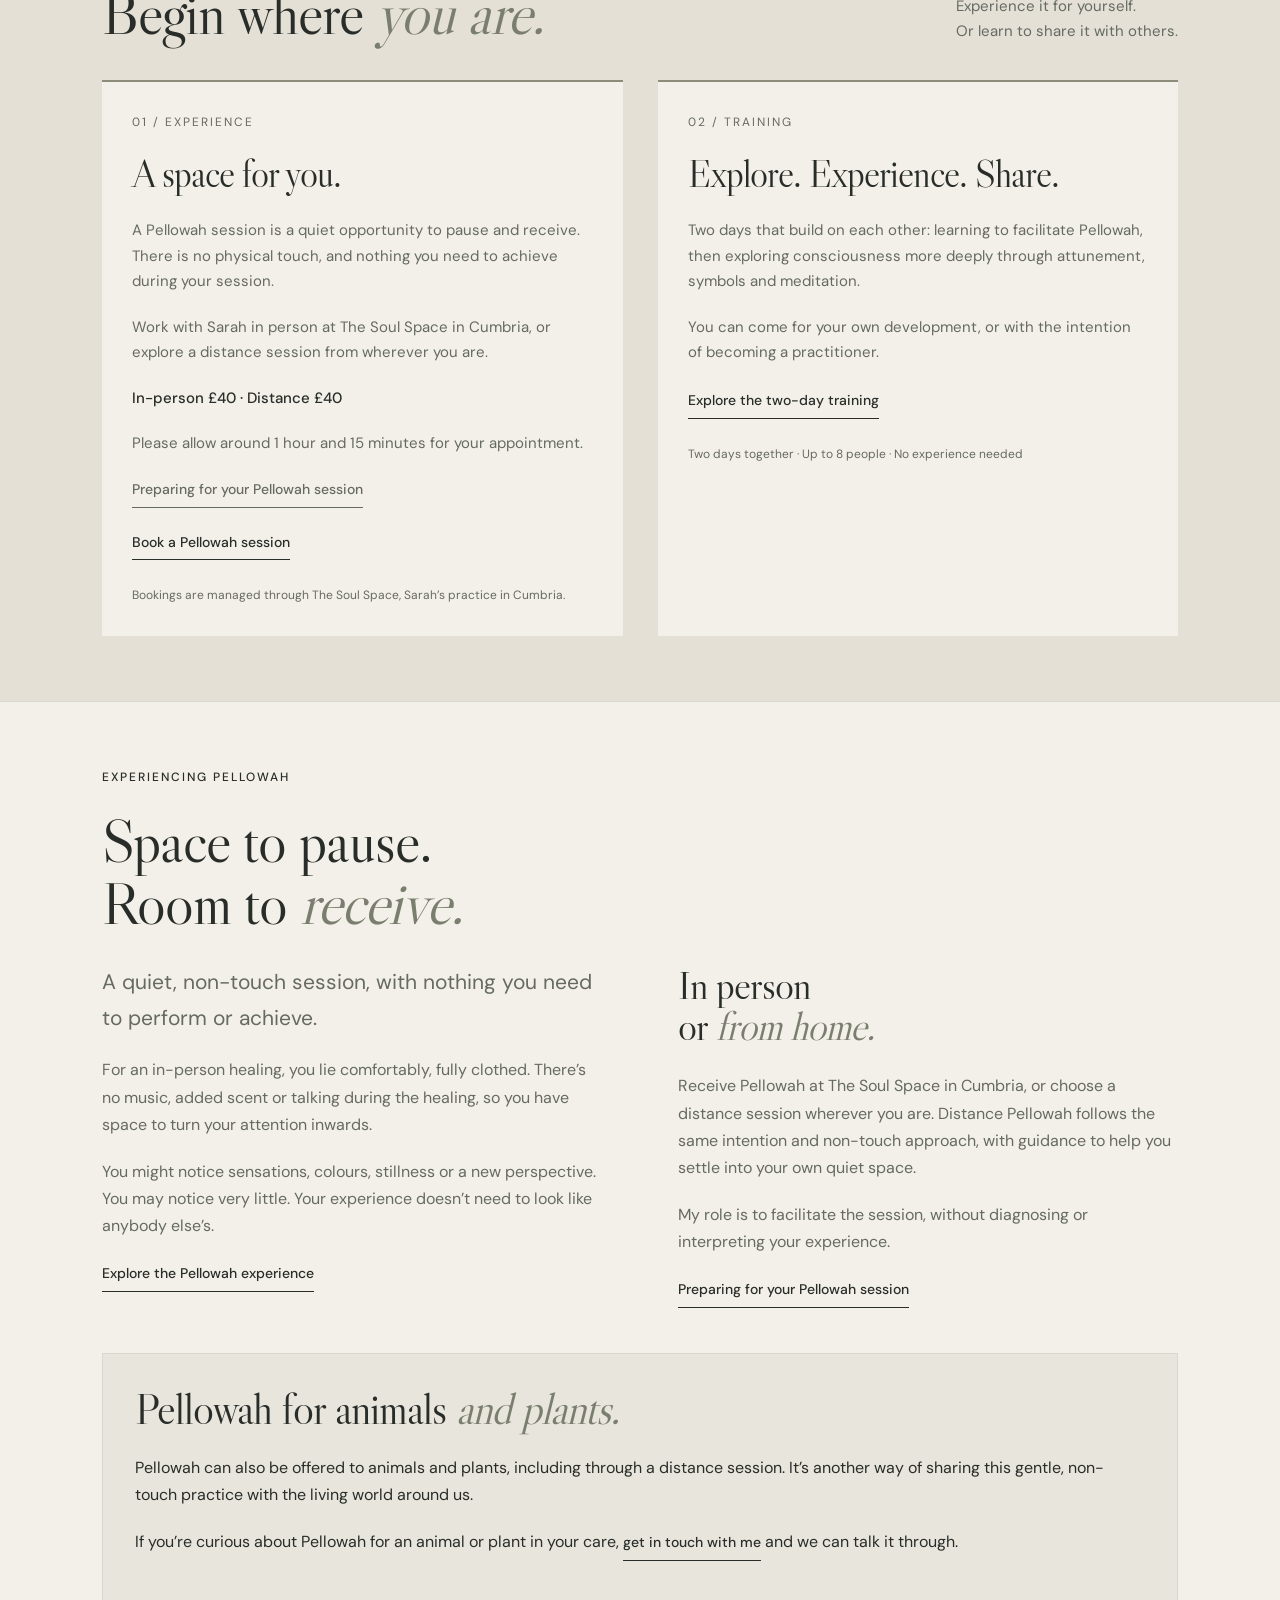
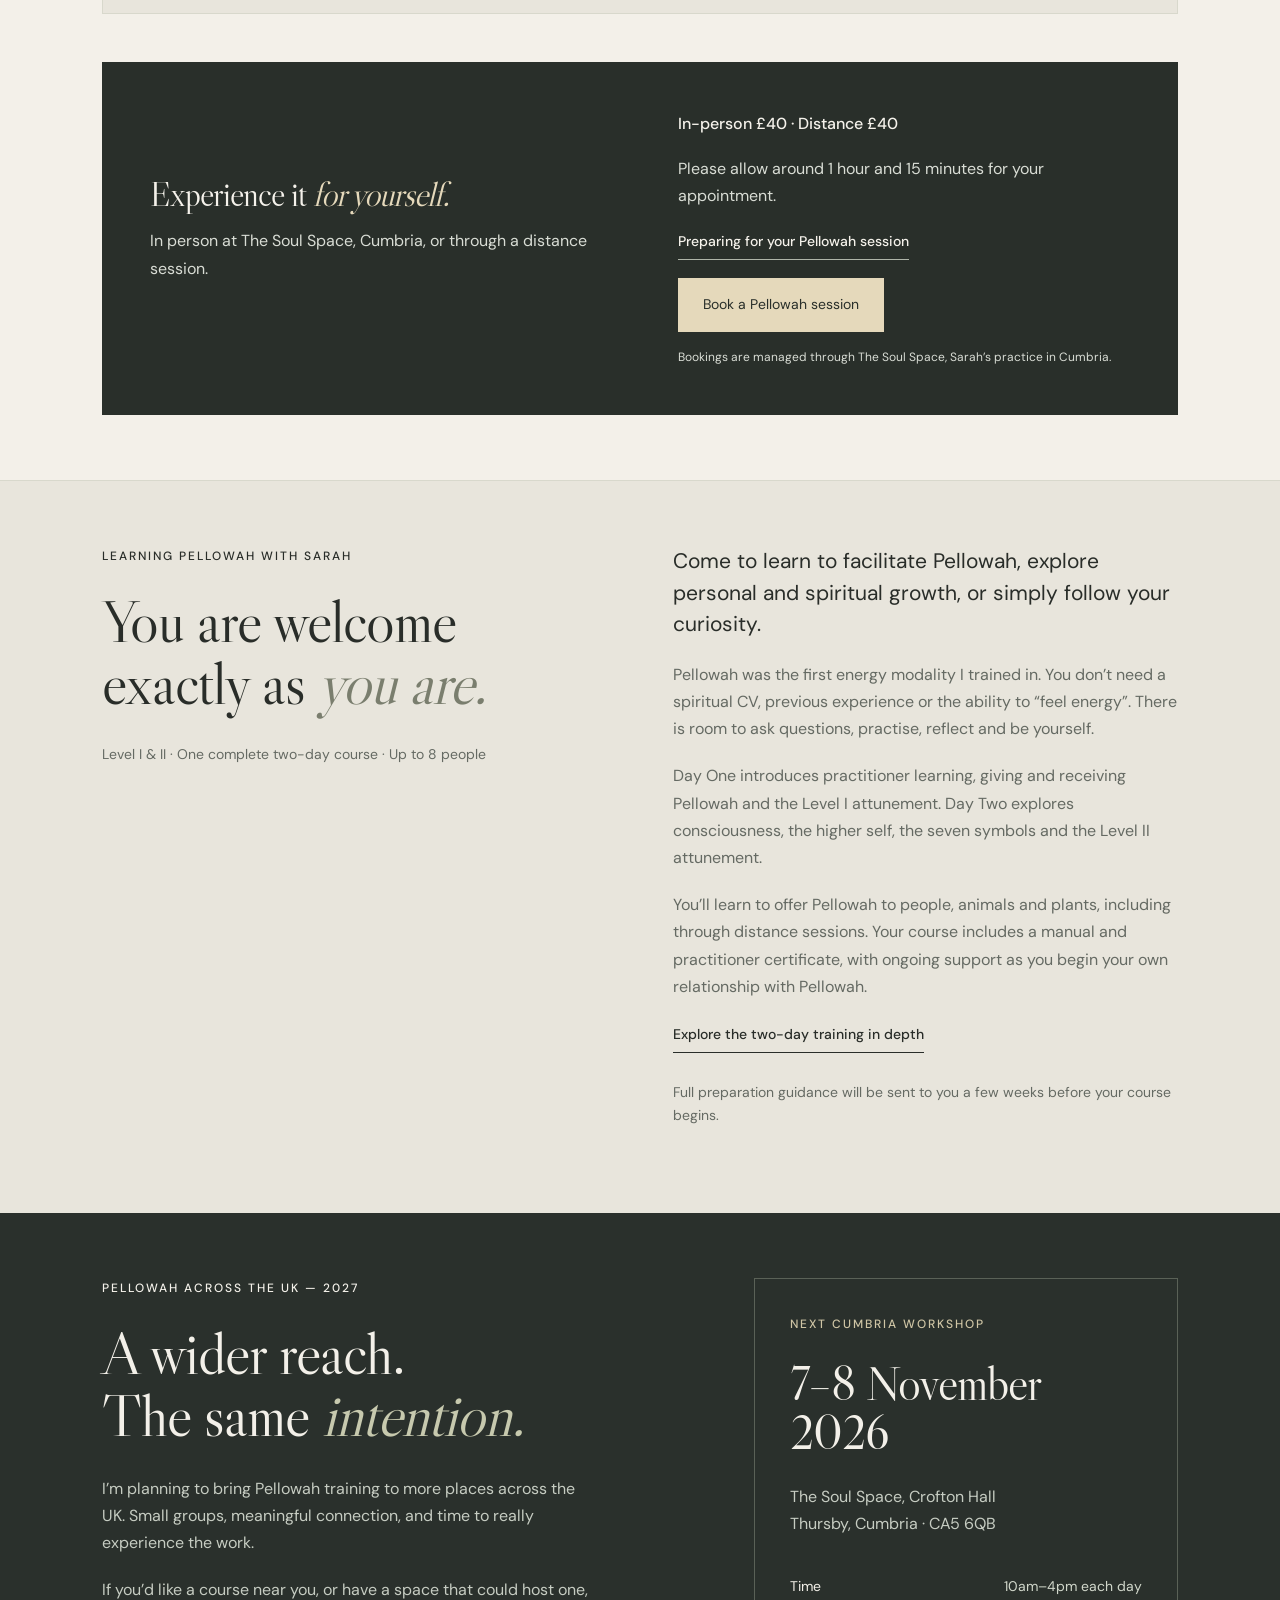
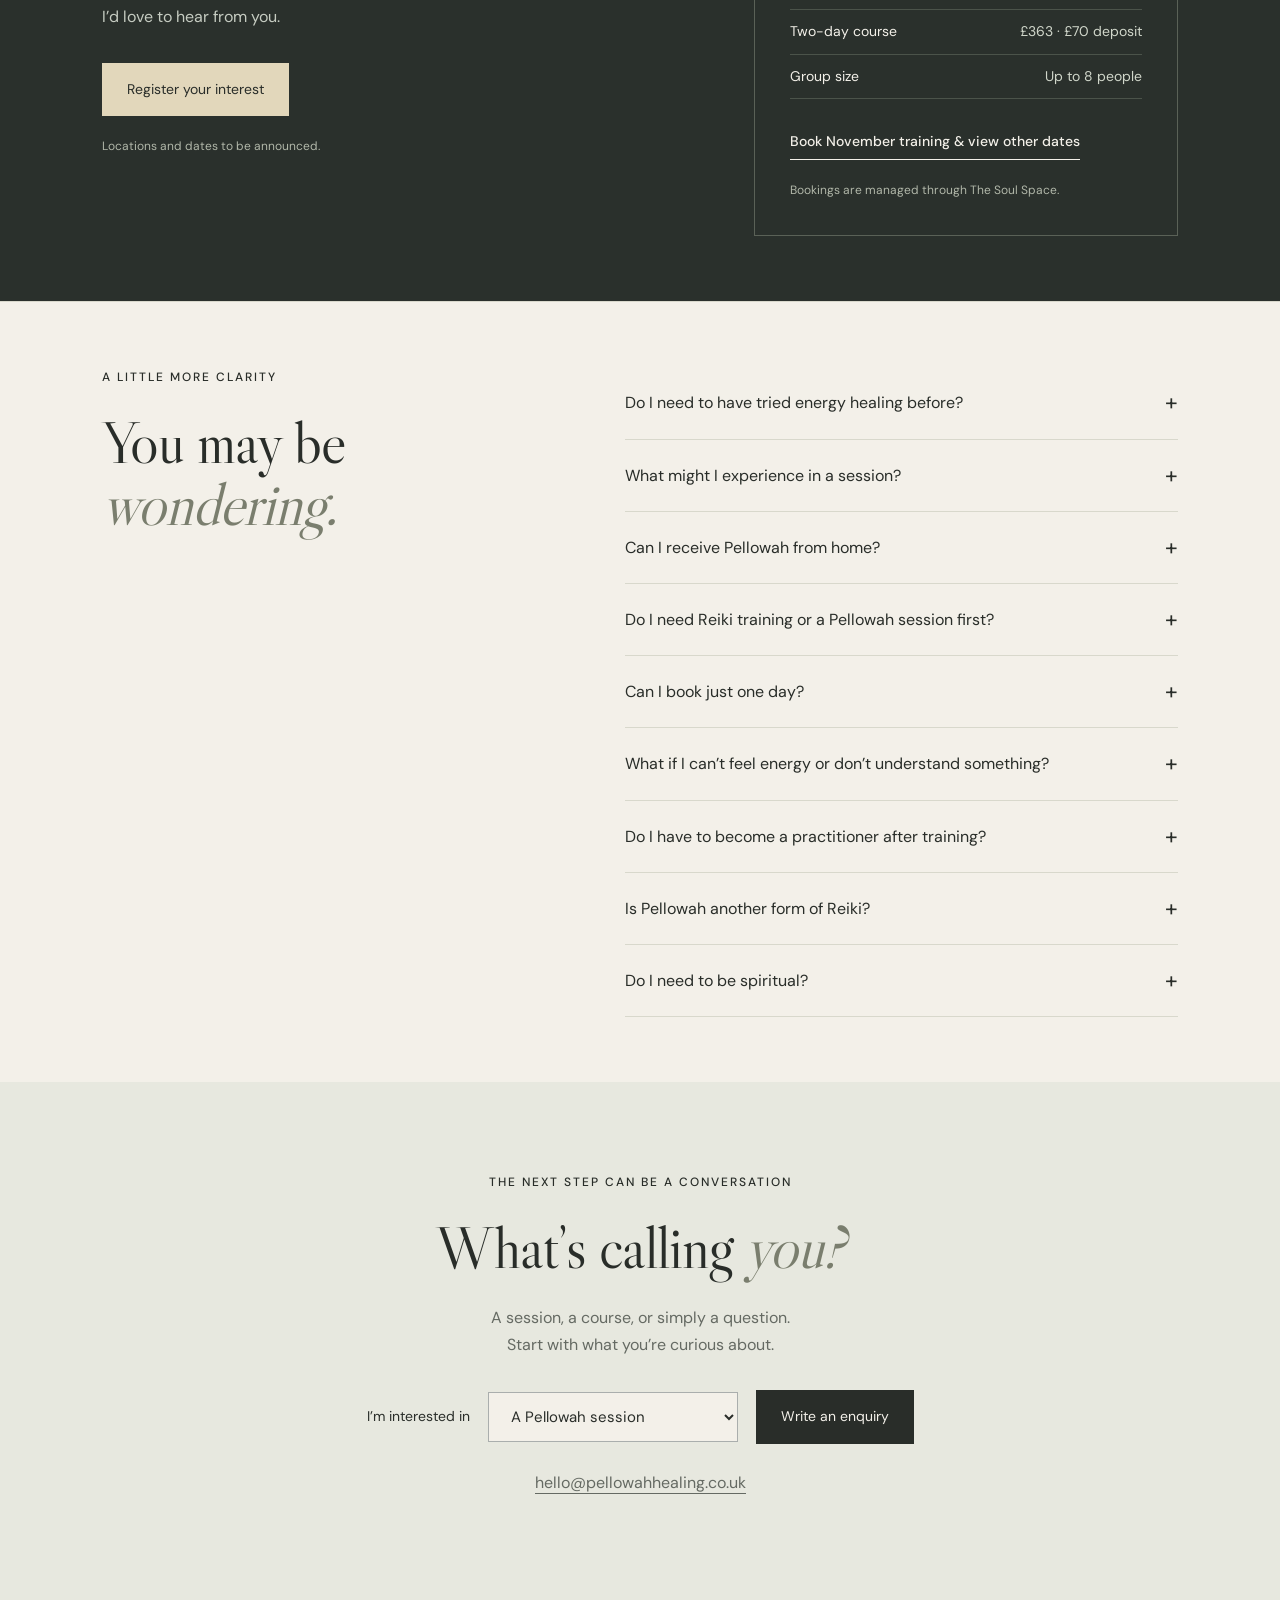
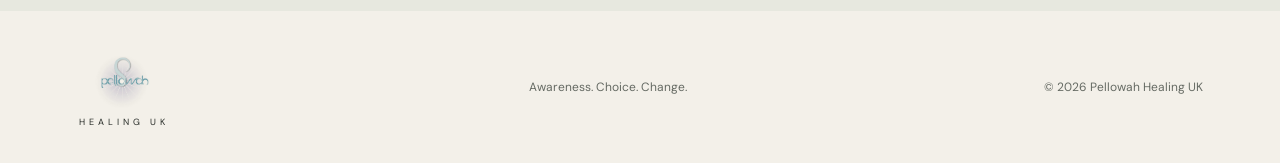
==== commit f9bd27bc: "Add files via upload" ====
--- a/index.html
+++ b/index.html
@@ -1,6 +1,6 @@
 <!doctype html>
 <html lang="en-GB"><head><meta charset="UTF-8"><meta name="viewport" content="width=device-width,initial-scale=1"><title>Pellowah Healing | Energy Healing &amp; Training in Cumbria &amp; UK | Sarah Watt</title><meta name="description" content="Pellowah energy healing for people, animals and plants, plus practitioner training with Sarah Watt in Cumbria and across the UK. In-person and distance sessions."><link rel="icon" href="data:image/svg+xml,%3Csvg xmlns='http://www.w3.org/2000/svg' viewBox='0 0 32 32'%3E%3Crect width='32' height='32' rx='16' fill='%23262825'/%3E%3Cpath d='M21 6a11 11 0 100 20A13 13 0 0121 6' fill='%23e5d9bb'/%3E%3C/svg%3E"><link rel="stylesheet" href="style.css"><script type="application/ld+json">{"@context": "https://schema.org", "@graph": [{"@type": "Organization", "name": "Pellowah Healing UK", "url": "https://pellowahhealing.co.uk/", "email": "hello@pellowahhealing.co.uk", "founder": {"@type": "Person", "name": "Sarah Watt", "jobTitle": "Pellowah Teacher and Practitioner"}, "areaServed": {"@type": "Country", "name": "United Kingdom"}}, {"@type": "WebSite", "name": "Pellowah Healing UK", "url": "https://pellowahhealing.co.uk/", "inLanguage": "en-GB"}]}</script><link rel="canonical" href="https://pellowahhealing.co.uk/"><meta property="og:type" content="website"><meta property="og:site_name" content="Pellowah Healing UK"><meta property="og:title" content="Pellowah Healing | Energy Healing &amp; Training in Cumbria &amp; UK | Sarah Watt"><meta property="og:description" content="Pellowah energy healing for people, animals and plants, plus practitioner training with Sarah Watt in Cumbria and across the UK. In-person and distance sessions."><meta property="og:url" content="https://pellowahhealing.co.uk/"><meta name="twitter:card" content="summary"><meta name="twitter:title" content="Pellowah Healing | Energy Healing &amp; Training in Cumbria &amp; UK | Sarah Watt"><meta name="twitter:description" content="Pellowah energy healing for people, animals and plants, plus practitioner training with Sarah Watt in Cumbria and across the UK. In-person and distance sessions."></head><body class="homepage">
-<a class="skip" href="#main">Skip to content</a><header><a class="brand official-brand" href="#" aria-label="Pellowah Healing UK home"><img src="pellowah-logo.jpg" alt="Pellowah"><small>HEALING UK</small></a><nav aria-label="Main navigation"><a href="#pellowah">What is Pellowah?</a><a href="#training">Training</a><a href="#sarah">About Sarah</a><a href="practitioners.html">Practitioners</a><a href="#questions">FAQs</a></nav><a class="header-cta" href="#connect">Let’s connect</a><button class="mobile-menu-button" type="button" aria-expanded="false" aria-controls="mobile-navigation">Menu <span aria-hidden="true">☰</span></button><nav class="mobile-navigation" id="mobile-navigation" aria-label="Mobile navigation" hidden><a href="index.html">Home</a><a href="discover.html">Discover Pellowah</a><a href="training.html">Training</a><a href="practitioners.html">Practitioners</a><a href="preparation.html">Session preparation</a><a href="index.html#sarah">Meet Sarah</a><a href="index.html#connect">Contact & enquiries</a></nav></header>
+<a class="skip" href="#main">Skip to content</a><header><a class="brand official-brand" href="#" aria-label="Pellowah Healing UK home"><svg class="brand-icon" viewBox="0 0 32 32" width="30" height="30" aria-hidden="true"><path d="M22 4a12 12 0 1 0 0 24A14 14 0 0 1 22 4Z" fill="currentColor"/></svg><span class="brand-name">Pellowah Healing UK</span></a><nav aria-label="Main navigation"><a href="#pellowah">What is Pellowah?</a><a href="#training">Training</a><a href="#sarah">About Sarah</a><a href="practitioners.html">Practitioners</a><a href="#questions">FAQs</a></nav><a class="header-cta" href="#connect">Let’s connect</a><button class="mobile-menu-button" type="button" aria-expanded="false" aria-controls="mobile-navigation">Menu <span aria-hidden="true">☰</span></button><nav class="mobile-navigation" id="mobile-navigation" aria-label="Mobile navigation" hidden><a href="index.html">Home</a><a href="discover.html">Discover Pellowah</a><a href="training.html">Training</a><a href="practitioners.html">Practitioners</a><a href="preparation.html">Session preparation</a><a href="index.html#sarah">Meet Sarah</a><a href="index.html#connect">Contact & enquiries</a></nav></header>
 <main id="main"><section class="hero"><div class="hero-copy"><p class="eyebrow">ENERGY HEALING · CONSCIOUSNESS · POSSIBILITY</p><h1>Pellowah.<br>A catalyst<br>for <em>change.</em></h1><p class="intro">Space to expand your awareness.<br>Clarity to see new possibilities.<br>Freedom to move forward as yourself.</p><div class="actions"><a class="button" href="#session-details">Experience Pellowah</a><a class="button outline" href="#training">Train in Pellowah</a></div><p class="hero-note">Based in Cumbria. Teaching Pellowah across the UK.</p></div><div class="hero-art"><img src="hero.png" alt="An ivory arc of light emerging from a dark, spacious background"><span class="art-label">A SHIFT IN PERSPECTIVE</span></div></section>
 <div class="principles"><span>Awareness</span><i>✦</i><span>Clarity</span><i>✦</i><span>Possibility</span></div>
 <section id="pellowah" class="section introduction"><div><p class="eyebrow">WHAT IS PELLOWAH?</p><h2>A deeper connection.<br>A new <em>possibility.</em></h2></div><div class="text"><p class="lead">Pellowah is an energy healing practice with consciousness at its heart — and an invitation to discover more of who you are.</p><p>Its purpose is to support a shift in awareness, opening space for change from within. For some, that may mean greater clarity or a renewed sense of purpose. For others, it may be a deeper spiritual connection, or the beginning of an awakening to possibilities they hadn’t yet recognised.</p><p>For me, Pellowah became far more than a healing technique. It opened a relationship with myself, with spirituality and with the world around me that I hadn’t known was possible. That is the possibility I love sharing: space to explore your own depth, trust yourself more fully and discover what a meaningful life feels like to you.</p><p>You don’t need to arrive with particular beliefs or answers. Your experience, and what it comes to mean, will be your own. Curiosity is enough to begin.</p><p>Pellowah was brought into the world by Kachina Ma’an in Australia in 2003. Today, practitioners and teachers share it across the UK and around the globe. I’m grateful to be part of that worldwide community.</p><a class="text-link" href="discover.html">Explore Pellowah in more depth</a><p><a class="text-link" href="discover.html#worldwide-community">Meet the founder and discover the wider community</a></p></div></section>
--- a/style.css
+++ b/style.css
@@ -34,7 +34,7 @@
 .discover-page .section,.training-page .section{padding-top:60px;padding-bottom:60px}.discover-page .house-story{gap:50px}.discover-page .analogy{background:#e4e0d6;border-radius:140px 140px 0 0;padding:65px 35px 35px}.discover-page .session-practice{margin-top:45px}.discover-page .experience-notes{border:0;background:#e8e5dc;padding:35px}.discover-page .discover-change,.training-page .course-growth{background:#e4e0d6;max-width:none;padding-left:max(8%,calc((100vw - 1210px)/2));padding-right:max(8%,calc((100vw - 1210px)/2))}.discover-page .change-grid article,.training-page .change-grid article{background:var(--paper);padding:25px;border-top:2px solid #8b8d7a}.discover-page .change-grid,.training-page .change-grid{gap:25px}.discover-page .discover-reiki,.training-page .course-support{gap:60px}
 .training-page .day-grid{gap:28px;margin-top:45px}.training-page .training-day{background:#e8e5dc;padding:30px;border-top:2px solid #8b8d7a}.training-page .training-day:last-child{background:#e0e1d6}.training-page .training-day h3{font-size:38px}.training-page .levels-note{background:transparent;border:1px solid var(--line);padding:30px;margin:35px 0}.training-page .takeaway-quote{background:#292f2b;border:0;color:var(--paper)}.training-page .takeaway-quote>p{color:var(--paper)!important}.training-page .takeaway-quote small{color:#c8cabe}.training-page .takeaway-quote .button{background:#e2d7bb;color:#292d29;border-color:#e2d7bb}.training-page .tour{padding-top:60px;padding-bottom:60px}
 .preparation-page .prep-page{max-width:1060px;padding-top:50px}.preparation-page .prep-intro{padding-bottom:5px}.preparation-page .prep-section{padding:35px;margin:25px 0;border:0}.preparation-page .prep-section h2{font-size:43px}.preparation-page .prep-section:nth-of-type(2){background:#292f2b;color:var(--paper)}.preparation-page .prep-section:nth-of-type(2) p{color:#c8cabe}.preparation-page .prep-section:nth-of-type(2) em{color:#d7c9a4}.preparation-page #before,.preparation-page #during{border-left:2px solid #969b87;background:#eeece5}.preparation-page .distance-panel{background:#e4e0d6}.preparation-page #after{background:#292f2b;color:var(--paper)}.preparation-page #after p,.preparation-page #after li{color:#c8cabe}.preparation-page #after em{color:#d7c9a4}.preparation-page .prep-contact{margin:25px 0;background:#e4e0d6}
-.practitioners-page .region-heading{background:#292f2b;color:var(--paper);padding:30px 35px;border:0;margin-bottom:40px}.practitioners-page .region-heading em{color:#d7c9a4}.practitioners-page .region-heading>p:last-child{color:#c8cabe}.practitioners-page .practitioner-region{padding-top:25px;padding-bottom:60px}.practitioners-page .practitioner-profile{padding:30px;background:#e8e5dc;gap:45px}.practitioners-page #rachel-stevens{background:#eeece5;grid-template-columns:1.2fr .8fr}.practitioners-page #rachel-stevens>figure{grid-column:2;grid-row:1}.practitioners-page #rachel-stevens>div{grid-column:1;grid-row:1}.practitioners-page .graduate-heading{margin:40px 0 30px}.practitioners-page .profile-tags span{background:var(--paper)}
+.practitioners-page .region-heading{background:#292f2b;color:var(--paper);padding:30px 35px;border:0;margin-bottom:40px}.practitioners-page .region-heading em{color:#d7c9a4}.practitioners-page .region-heading>p:last-child{color:#c8cabe}.practitioners-page .practitioner-region{padding-top:25px;padding-bottom:60px}.practitioners-page .practitioner-profile{padding:30px;background:#e8e5dc;gap:45px}.practitioners-page #rachel-stevens{background:#eeece5}.practitioners-page .graduate-heading{margin:40px 0 30px}.practitioners-page .profile-tags span{background:var(--paper)}
 @media(max-width:1000px){.discover-page .discover-philosophy,.training-page .course-purpose,.discover-page .discover-change,.training-page .course-growth{padding-left:6%;padding-right:6%}.discover-page .house-story,.discover-page .discover-reiki,.training-page .course-support{gap:35px}.practitioners-page .practitioner-profile{gap:30px}}
 @media(max-width:700px){.discover-page .discover-hero,.training-page .discover-hero,.practitioners-page .discover-hero{padding:40px 6% 30px}.discover-page .section,.training-page .section{padding-top:40px;padding-bottom:40px}.discover-page .discover-philosophy,.training-page .course-purpose{gap:25px}.discover-page .analogy{border-radius:100px 100px 0 0;padding:55px 25px 25px}.discover-page .experience-notes{padding:25px}.training-page .training-day{padding:25px}.training-page .day-grid{gap:22px}.training-page .training-day h3{font-size:36px}.training-page .levels-note{padding:25px}.preparation-page .prep-page{padding-top:35px}.preparation-page .prep-section{padding:25px;margin:20px 0}.preparation-page .prep-section h2{font-size:38px}.practitioners-page .region-heading{padding:25px}.practitioners-page .practitioner-profile,.practitioners-page #rachel-stevens{grid-template-columns:1fr;padding:25px;gap:25px}.practitioners-page #rachel-stevens>figure,.practitioners-page #rachel-stevens>div{grid-column:auto;grid-row:auto}.practitioners-page .practitioner-profile h3{font-size:42px}.practitioners-page .practitioner-profile .sarah-portrait{max-width:300px}}
 
@@ -67,3 +67,121 @@
 
 /* Gentle movement */
 .motion-ready{opacity:0;transform:translateY(14px);transition:opacity .85s ease,transform .85s cubic-bezier(.2,.65,.3,1)}.motion-ready.motion-visible{opacity:1;transform:translateY(0)}.consciousness-pause.motion-ready{transition-duration:1.15s}.hero-art{overflow:hidden}.hero-art img{transform:translateY(var(--moon-offset,0px)) scale(1.2);will-change:transform}.button{transition:background .25s,color .25s,box-shadow .25s}.practitioner-profile{transition:box-shadow .3s ease}@media(hover:hover) and (prefers-reduced-motion:no-preference){.button:hover{box-shadow:0 5px 15px #00000012}.practitioner-profile:hover{box-shadow:0 8px 24px #292d290b}}@media(max-width:700px){.motion-ready{transform:translateY(8px);transition-duration:.65s}.hero-art img{transform:translateY(var(--moon-offset,0px)) scale(1.11);will-change:transform}}@media(prefers-reduced-motion:reduce){html{scroll-behavior:auto}.motion-ready{opacity:1;transform:none;transition:none}.hero-art img{transform:none;will-change:auto}.button,.practitioner-profile{transition:none}}
+/* Mobile homepage: moonlight, warm contrast and a compact opening. */
+@media(max-width:700px){
+ .homepage header{padding:12px 6%;gap:12px}
+ .homepage header .official-brand{flex-direction:row;gap:9px}
+ .homepage header .official-brand img{width:66px;height:48px}
+ .homepage header .official-brand small{font-size:10px;letter-spacing:2px;margin:0}
+ .homepage .mobile-menu-button{border:0;padding:10px 0 10px 12px;min-height:44px}
+ .homepage .hero{background:#222723;color:#f3f0e9;padding:0 6% 32px;gap:0;overflow:hidden}
+ .homepage .hero-art{display:block;grid-row:1;aspect-ratio:auto;height:150px;margin:0 -7%;border-radius:0;background:#222723;position:relative}
+ .homepage .hero-art img{display:block;object-fit:cover;object-position:center 56%;opacity:.95}
+ .homepage .hero-art:after{content:'';position:absolute;inset:0;background:linear-gradient(180deg,transparent 45%,#222723 100%);pointer-events:none}
+ .homepage .hero-art .art-label{display:none}
+ .homepage .hero-copy{position:relative;grid-row:2;margin-top:-9px;z-index:1}
+ .homepage .hero .eyebrow{font-size:12px;letter-spacing:1.25px;color:#d7c9a4;margin-bottom:19px;max-width:330px;line-height:1.6}
+ .homepage .hero h1{font-size:clamp(52px,15.5vw,72px);line-height:.98;letter-spacing:-.8px}
+ .homepage .hero h1 em{color:#dfd0aa}
+ .homepage .hero .intro{font-size:16px;line-height:1.65;color:#d9ddd5;margin:23px 0 24px}
+ .homepage .hero .actions{display:grid;grid-template-columns:1fr 1fr;gap:10px}
+ .homepage .hero .button{background:#e5d9bb;color:#222723;border-color:#e5d9bb;padding:13px 9px;font-size:14px;min-height:48px;display:flex;align-items:center;justify-content:center}
+ .homepage .hero .button.outline{background:transparent;color:#f3f0e9;border-color:#8c9285}
+ .homepage .hero .button:hover{background:#f3f0e9;color:#222723}
+ .homepage .hero-note{font-size:13px;line-height:1.6;color:#c0c7ba;margin-top:20px;max-width:310px}
+ .homepage .principles{padding:19px 12px;background:#e9e3d6;border-top:0;gap:18px;font-size:12px}
+}
+
+/* A simple crescent wordmark for the top bar. */
+header .official-brand{flex-direction:row;gap:12px;align-items:center}
+header .official-brand .brand-icon{flex:none;color:#8b7950;width:30px;height:30px}
+header .official-brand .brand-name{font:25px/1.15 'Libre Caslon Display',Georgia,serif;letter-spacing:0}
+@media(max-width:700px){
+ header .official-brand .brand-name{font-size:22px;max-width:180px}
+ header .official-brand .brand-icon{width:25px;height:25px}
+ .homepage header .official-brand{gap:10px}
+ .homepage .hero-art{height:172px}
+ .homepage .hero-art img{object-position:center 49%}
+ .homepage .hero-art:after{background:linear-gradient(180deg,rgba(34,39,35,.08) 0%,rgba(34,39,35,.12) 25%,rgba(34,39,35,.3) 48%,rgba(34,39,35,.65) 73%,#222723 100%)}
+}
+
+@media(max-width:380px){header .official-brand .brand-name{font-size:20px;max-width:150px}.homepage .mobile-menu-button{font-size:14px;gap:7px}}
+
+/* Gold moon artwork introduces Discover Pellowah. */
+.discover-page .discover-moon-hero{max-width:none;background:#222723;color:#f3f0e9;display:grid;grid-template-columns:minmax(0,1.3fr) minmax(0,1fr);gap:45px;padding:60px max(6%,calc((100vw - 1200px)/2));align-items:center}
+.discover-moon-copy{grid-column:1;grid-row:1;min-width:0}
+.discover-page .discover-moon-hero h1{font-size:clamp(58px,6.5vw,94px)}
+.discover-page .discover-moon-hero em{color:#dfd0aa}
+.discover-page .discover-moon-hero .eyebrow{color:#d7c9a4}
+.discover-page .discover-moon-hero .lead{color:#d9ddd5}
+.discover-page .discover-moon-hero .prep-nav a{border-color:#777e70;color:#f3f0e9}
+.discover-moon-art{grid-column:2;grid-row:1;position:relative;height:490px;overflow:hidden;border-radius:230px 230px 0 0}
+.discover-moon-art img{width:100%;height:100%;object-fit:cover;object-position:center 55%;display:block}
+.discover-moon-art:after{content:'';position:absolute;inset:0;background:linear-gradient(180deg,transparent 20%,rgba(34,39,35,.2) 55%,#222723 100%);pointer-events:none}
+@media(max-width:700px){
+ .discover-page .discover-moon-hero{grid-template-columns:1fr;padding:0 6% 38px;gap:0}
+ .discover-moon-art{grid-column:1;grid-row:1;height:175px;margin:0 -7%;border-radius:0}
+ .discover-moon-art img{object-position:center 49%}
+ .discover-moon-art:after{background:linear-gradient(180deg,rgba(34,39,35,.08),rgba(34,39,35,.12) 25%,rgba(34,39,35,.3) 48%,rgba(34,39,35,.65) 73%,#222723)}
+ .discover-moon-copy{grid-column:1;grid-row:2;position:relative;margin-top:-6px}
+ .discover-page .discover-moon-hero h1{font-size:clamp(43px,10.8vw,72px);line-height:1.08}
+ .discover-page .discover-moon-hero .eyebrow{font-size:12px;letter-spacing:1.7px;margin-bottom:22px}
+ .discover-page .discover-moon-hero .lead{font-size:17px;margin:25px 0}
+ .discover-page .discover-moon-hero .prep-nav{gap:14px 20px}
+}
+
+/* Keep Discover's opening light, with a gold crescent accent. */
+.discover-page .discover-moon-hero{background:var(--paper);color:var(--ink)}
+.discover-page .discover-moon-hero em{color:#7a7e6e}
+.discover-page .discover-moon-hero .eyebrow{color:var(--ink)}
+.discover-page .discover-moon-hero .lead{color:var(--muted)}
+.discover-page .discover-moon-hero .prep-nav a{color:var(--ink);border-color:var(--line)}
+.discover-moon-art{height:340px;display:flex;align-items:center;justify-content:center;border-radius:0;color:#b39b62}
+.discover-moon-art svg{width:230px;height:230px}
+.discover-moon-art:after{display:none}
+@media(max-width:700px){
+ .discover-page .discover-moon-hero{padding-top:30px}
+ .discover-moon-art{height:115px;margin:0 0 22px;justify-content:flex-end;padding-right:16px}
+ .discover-moon-art svg{width:112px;height:112px}
+ .discover-moon-copy{margin-top:0}
+}
+
+/* The illuminated moon arc on cream, with its background removed. */
+.discover-moon-art{height:340px;padding:0;overflow:visible}
+.discover-moon-art img{width:100%;height:auto;max-height:340px;object-fit:contain;display:block}
+@media(max-width:700px){
+ .discover-moon-art{height:auto;min-height:135px;margin:0 -2% 24px;padding:0;justify-content:center}
+ .discover-moon-art img{width:100%;height:auto;max-height:205px;object-fit:contain}
+}
+
+/* Place the illuminated arc behind the title, revealing its right edge. */
+.discover-page .discover-moon-hero{position:relative;display:block;overflow:hidden;isolation:isolate}
+.discover-moon-copy{position:relative;z-index:1;max-width:900px}
+.discover-moon-art{position:absolute;z-index:0;pointer-events:none;width:850px;height:425px;right:-100px;top:75px;margin:0;min-height:0;padding:0;opacity:.7}
+.discover-moon-art img{width:100%;height:100%;max-height:none;object-fit:contain;mask-image:linear-gradient(to right,transparent 0%,rgba(0,0,0,.2) 35%,#000 68%);-webkit-mask-image:linear-gradient(to right,transparent 0%,rgba(0,0,0,.2) 35%,#000 68%)}
+@media(max-width:700px){
+ .discover-page .discover-moon-hero{padding-top:40px}
+ .discover-moon-copy{margin-top:0}
+ .discover-moon-art{width:540px;height:270px;top:60px;right:-125px;opacity:.65;margin:0}
+ .discover-moon-art img{max-height:none;height:100%}
+}
+
+/* Keep the complete moon arc inside the mobile opening. */
+@media(max-width:700px){
+ .discover-moon-art{left:6%;right:6%;width:auto;height:auto;aspect-ratio:2/1;top:78px;margin:0;opacity:.65}
+ .discover-moon-art img{width:100%;height:100%;max-height:none;object-fit:contain}
+}
+
+/* Give the gold arc its own space above the writing. */
+.discover-moon-art{position:relative;inset:auto;width:min(100%,560px);height:auto;aspect-ratio:2/1;min-height:0;margin:0 0 32px auto;opacity:.85;display:block;pointer-events:none}
+.discover-moon-art img{width:100%;height:auto;max-height:none;object-fit:contain;mask-image:none;-webkit-mask-image:none}
+@media(max-width:700px){
+ .discover-page .discover-moon-hero{padding-top:28px}
+ .discover-moon-art{position:relative;inset:auto;width:100%;height:auto;aspect-ratio:2/1;margin:0 0 26px;opacity:.85}
+ .discover-moon-art img{height:auto;max-height:none}
+ .discover-moon-copy{margin-top:0}
+}
+
+/* Restore the simple cream Discover opening. */
+.discover-page .discover-moon-hero{max-width:1200px;margin:auto;padding:55px 8% 45px}
+@media(max-width:700px){.discover-page .discover-moon-hero{padding:40px 6% 30px}}
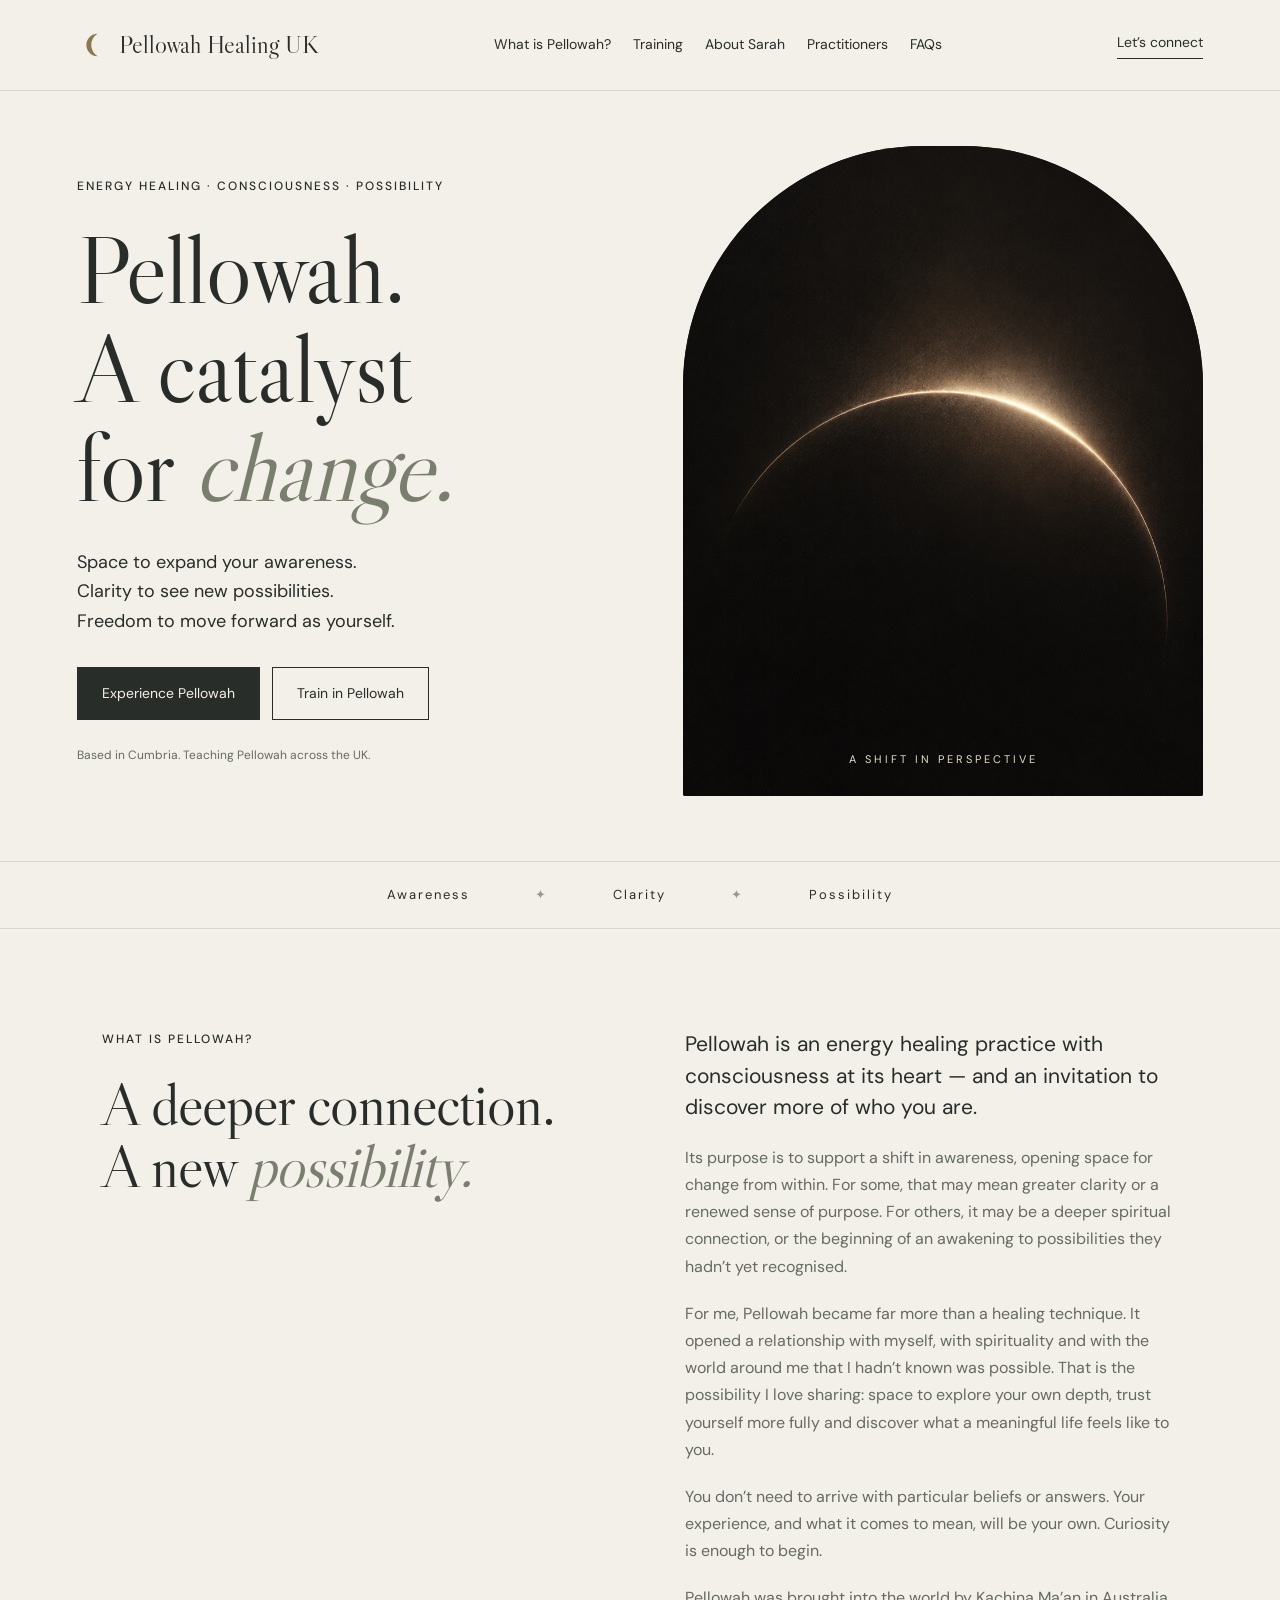
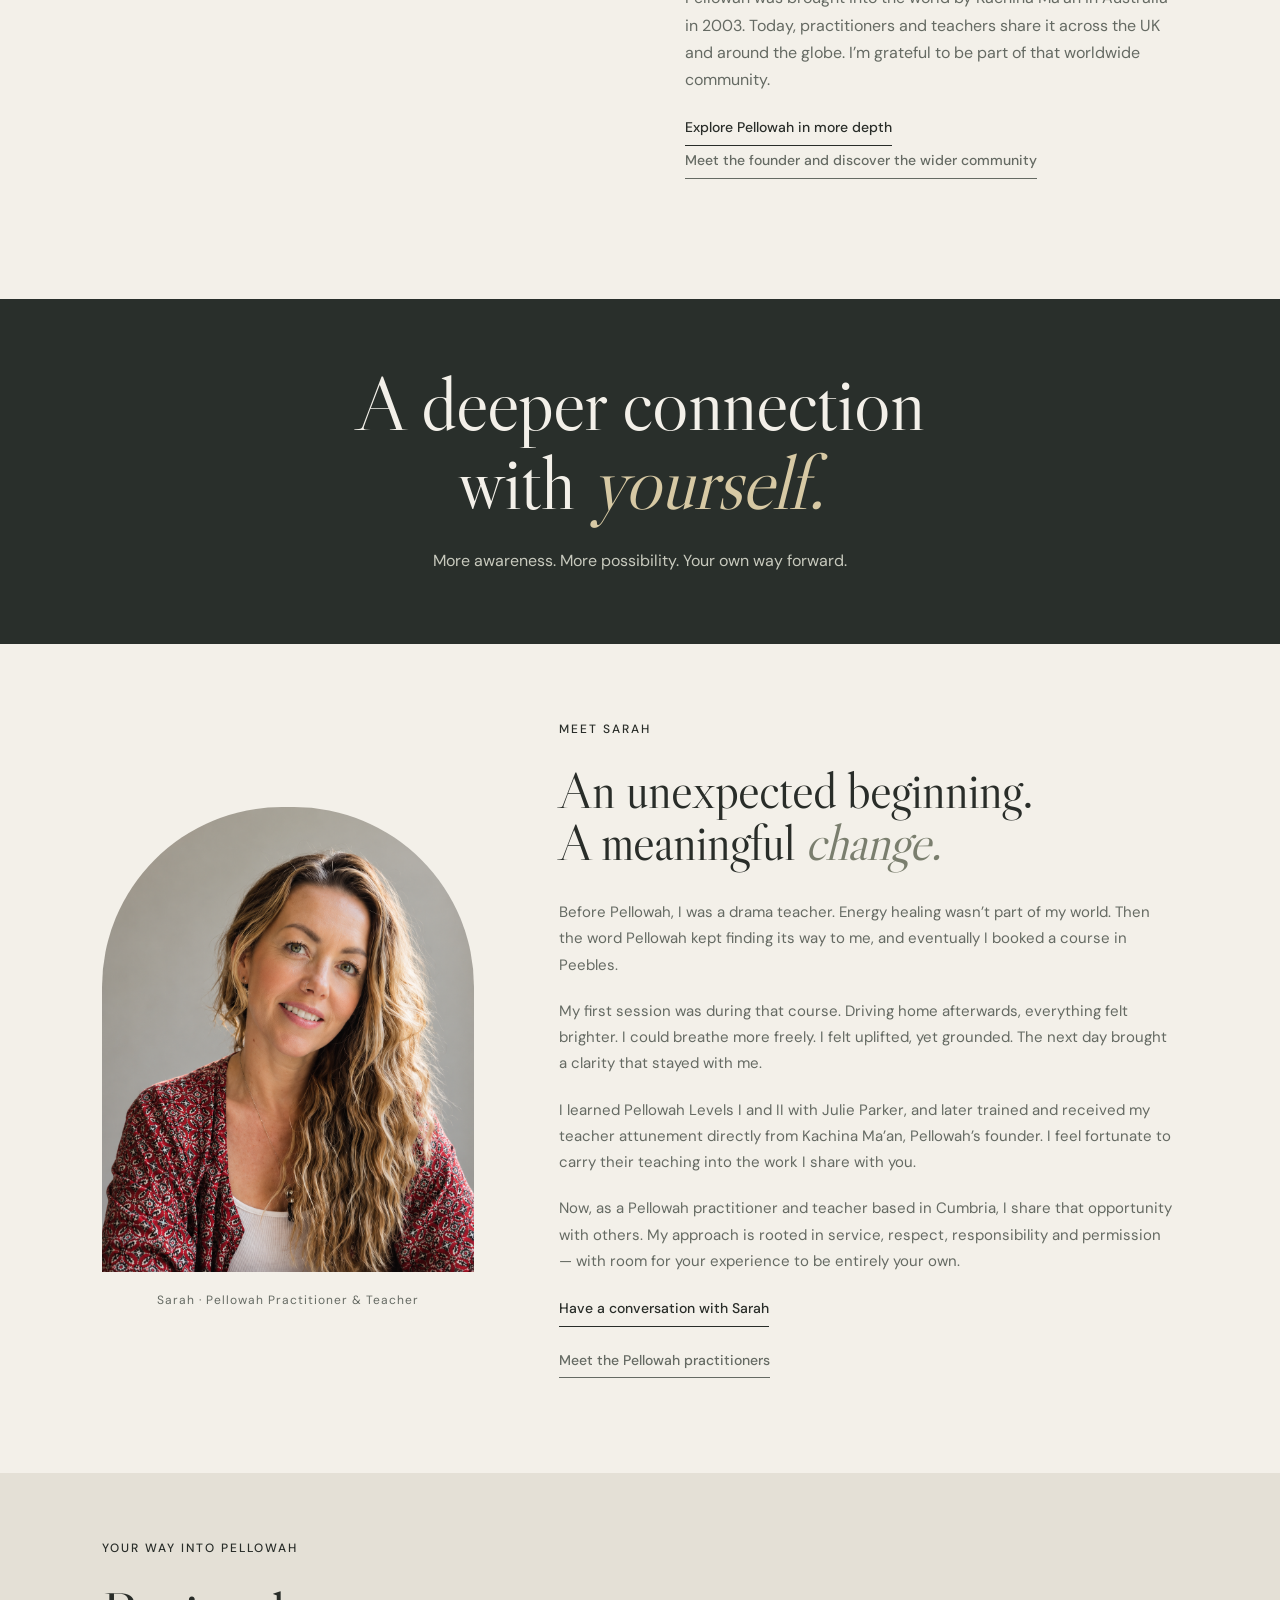
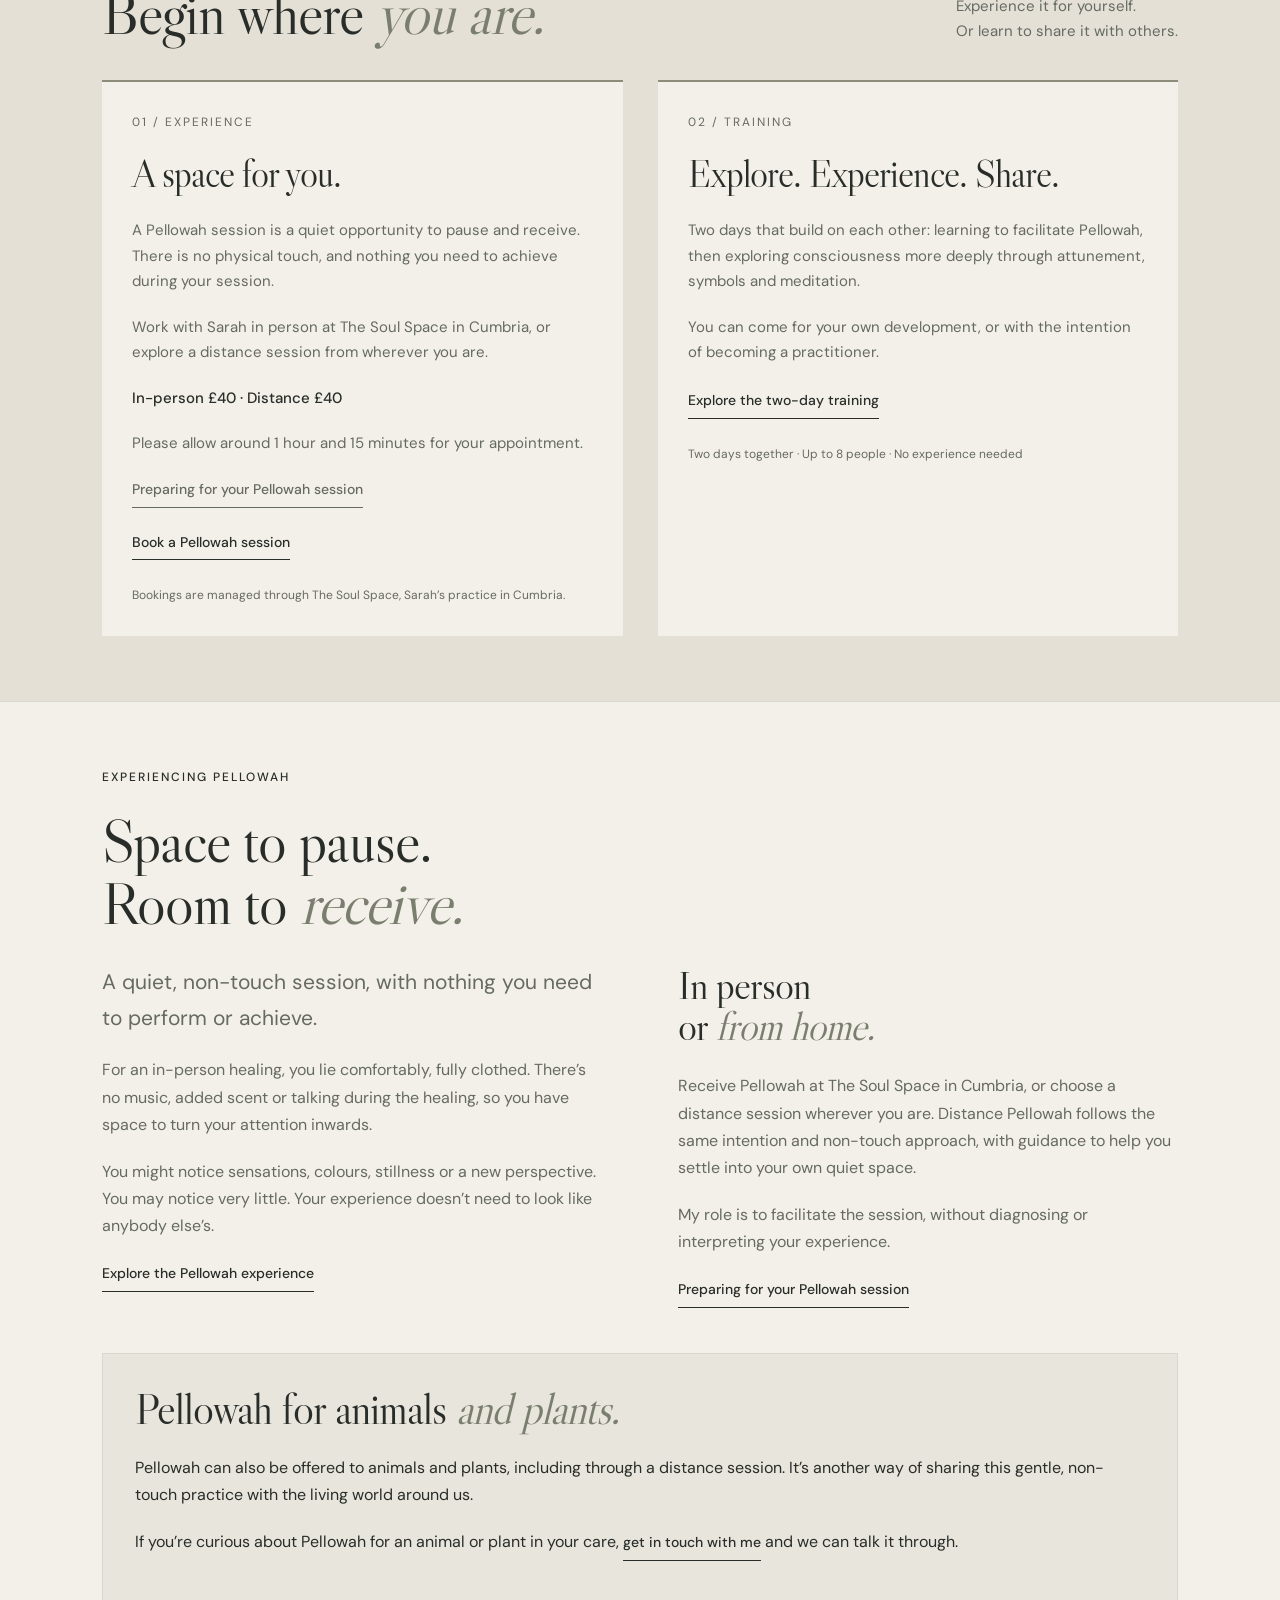
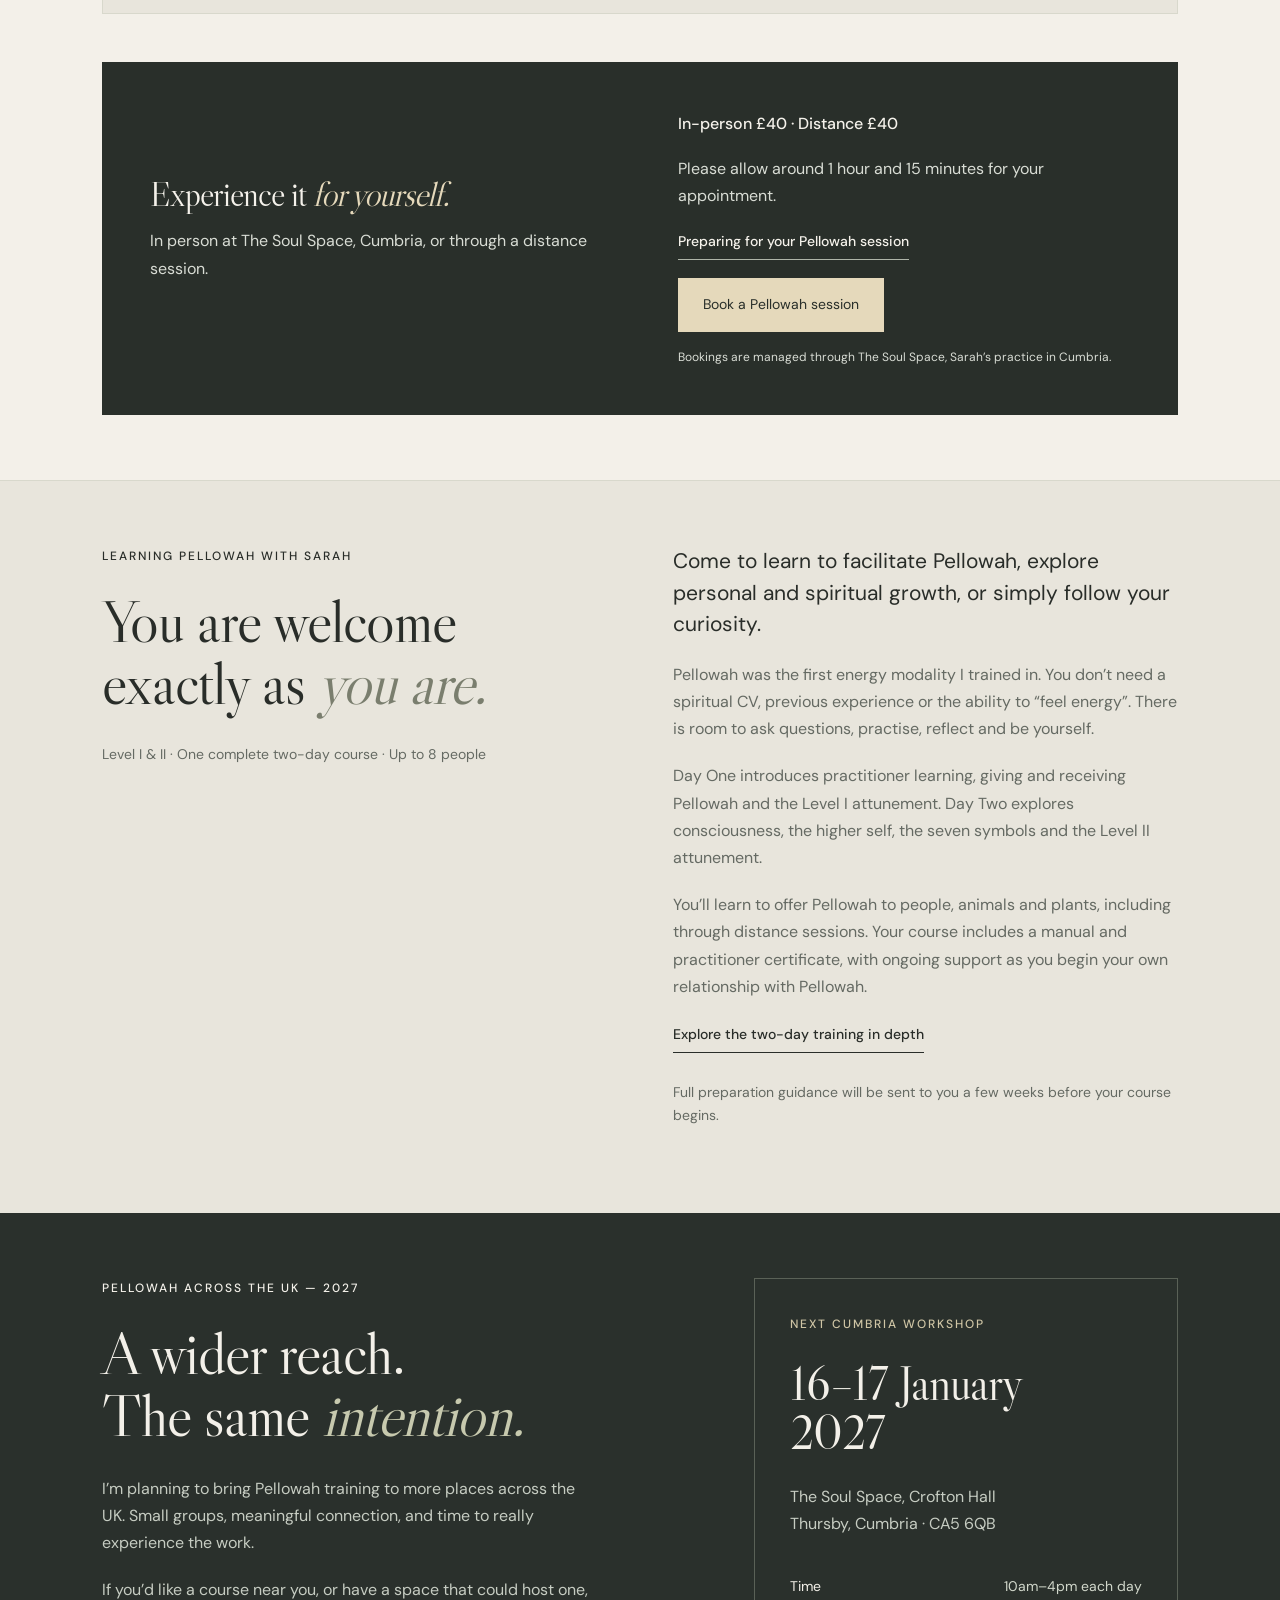
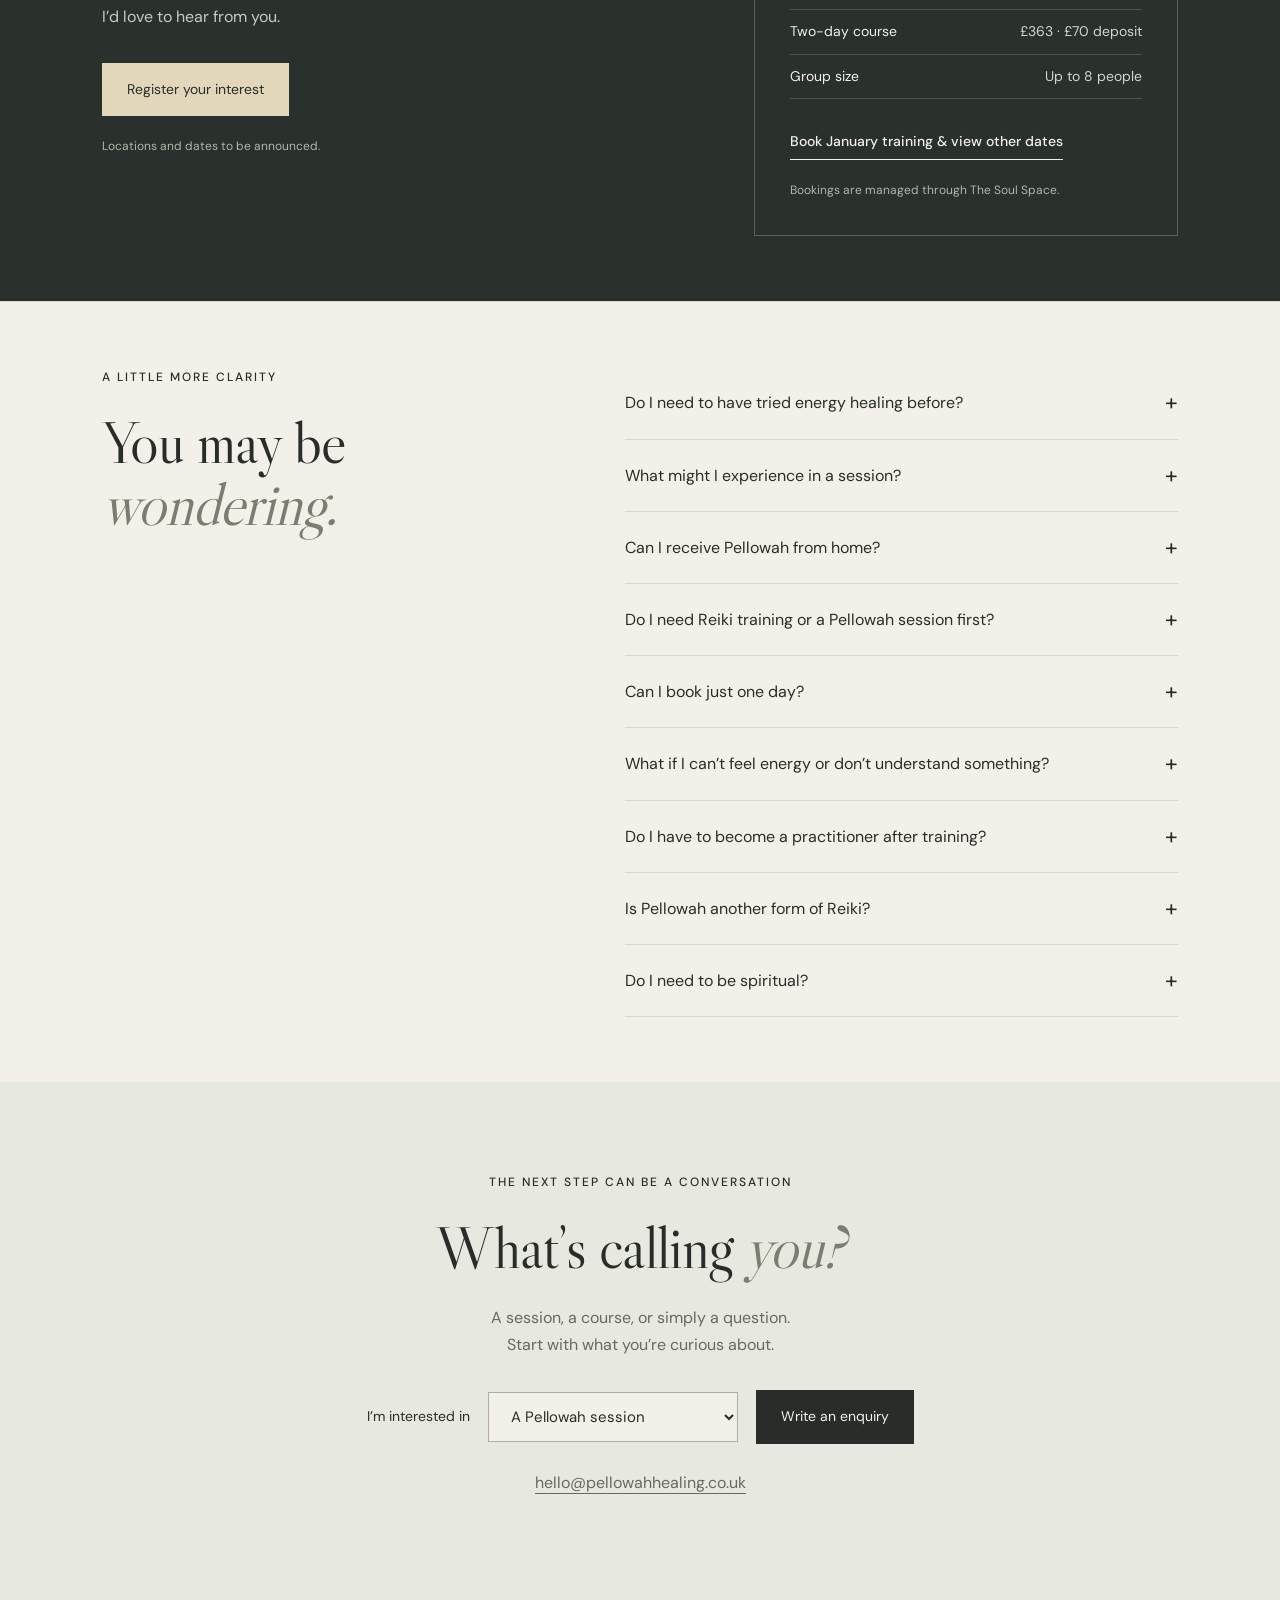
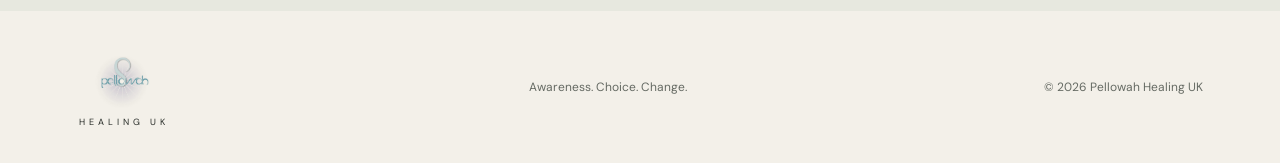
==== commit 7ab45ebf: "Add files via upload" ====
--- a/index.html
+++ b/index.html
@@ -10,8 +10,8 @@
 <section class="section session-details" id="session-details"><div class="session-heading"><p class="eyebrow">EXPERIENCING PELLOWAH</p><h2>Space to pause.<br>Room to <em>receive.</em></h2></div><div class="session-practice"><div><p class="lead">A quiet, non-touch session, with nothing you need to perform or achieve.</p><p>For an in-person healing, you lie comfortably, fully clothed. There’s no music, added scent or talking during the healing, so you have space to turn your attention inwards.</p><p>You might notice sensations, colours, stillness or a new perspective. You may notice very little. Your experience doesn’t need to look like anybody else’s.</p><a class="text-link" href="discover.html#session-details">Explore the Pellowah experience</a></div><div><h3>In person<br>or <em>from home.</em></h3><p>Receive Pellowah at The Soul Space in Cumbria, or choose a distance session wherever you are. Distance Pellowah follows the same intention and non-touch approach, with guidance to help you settle into your own quiet space.</p><p>My role is to facilitate the session, without diagnosing or interpreting your experience.</p><a class="text-link" href="preparation.html">Preparing for your Pellowah session</a></div></div><div class="pellowah-living-world"><h3>Pellowah for animals <em>and plants.</em></h3><p>Pellowah can also be offered to animals and plants, including through a distance session. It’s another way of sharing this gentle, non-touch practice with the living world around us.</p><p>If you’re curious about Pellowah for an animal or plant in your care, <a class="text-link" href="mailto:hello@pellowahhealing.co.uk">get in touch with me</a> and we can talk it through.</p></div><div class="session-booking"><div><h3>Experience it <em>for yourself.</em></h3><p>In person at The Soul Space, Cumbria, or through a distance session.</p></div><div><p class="session-price">In-person £40 · Distance £40</p><p class="appointment-time">Please allow around 1 hour and 15 minutes for your appointment.</p><p><a class="text-link" href="preparation.html">Preparing for your Pellowah session</a></p><a class="button" href="https://www.the-soul-space.co.uk/book-online?category=a3ddec58-8c85-473c-8b43-00086e5dc6c0">Book a Pellowah session</a><small>Bookings are managed through The Soul Space, Sarah’s practice in Cumbria.</small></div></div>
 </section>
 <section class="section training-details" id="training-details"><div class="training-welcome"><div><p class="eyebrow">LEARNING PELLOWAH WITH SARAH</p><h2>You are welcome<br>exactly as <em>you are.</em></h2><p class="training-format">Level I & II · One complete two-day course · Up to 8 people</p></div><div class="text"><p class="lead">Come to learn to facilitate Pellowah, explore personal and spiritual growth, or simply follow your curiosity.</p><p>Pellowah was the first energy modality I trained in. You don’t need a spiritual CV, previous experience or the ability to “feel energy”. There is room to ask questions, practise, reflect and be yourself.</p><p>Day One introduces practitioner learning, giving and receiving Pellowah and the Level I attunement. Day Two explores consciousness, the higher self, the seven symbols and the Level II attunement.</p><p>You’ll learn to offer Pellowah to people, animals and plants, including through distance sessions. Your course includes a manual and practitioner certificate, with ongoing support as you begin your own relationship with Pellowah.</p><a class="text-link" href="training.html">Explore the two-day training in depth</a><p class="training-format">Full preparation guidance will be sent to you a few weeks before your course begins.</p></div></div></section>
-<section class="tour" id="dates"><div><p class="eyebrow">PELLOWAH ACROSS THE UK — 2027</p><h2>A wider reach.<br>The same <em>intention.</em></h2><p>I’m planning to bring Pellowah training to more places across the UK. Small groups, meaningful connection, and time to really experience the work.</p><p>If you’d like a course near you, or have a space that could host one, I’d love to hear from you.</p><a class="button light" href="#connect" data-topic="UK training in 2027">Register your interest</a><small>Locations and dates to be announced.</small></div><aside class="next-course"><p class="eyebrow">NEXT CUMBRIA WORKSHOP</p><h3>7–8 November<br>2026</h3><p>The Soul Space, Crofton Hall<br>Thursby, Cumbria · CA5 6QB</p><dl><div><dt>Time</dt><dd>10am–4pm each day</dd></div><div><dt>Two-day course</dt><dd>£363 · £70 deposit</dd></div><div><dt>Group size</dt><dd>Up to 8 people</dd></div></dl><a class="text-link" href="https://www.the-soul-space.co.uk/book-online?category=9e6a947b-319b-44cc-8bf9-009da65b8f4c">Book November training &amp; view other dates</a><small>Bookings are managed through The Soul Space.</small></aside></section>
+<section class="tour" id="dates"><div><p class="eyebrow">PELLOWAH ACROSS THE UK — 2027</p><h2>A wider reach.<br>The same <em>intention.</em></h2><p>I’m planning to bring Pellowah training to more places across the UK. Small groups, meaningful connection, and time to really experience the work.</p><p>If you’d like a course near you, or have a space that could host one, I’d love to hear from you.</p><a class="button light" href="#connect" data-topic="UK training in 2027">Register your interest</a><small>Locations and dates to be announced.</small></div><aside class="next-course"><p class="eyebrow">NEXT CUMBRIA WORKSHOP</p><h3>16–17 January<br>2027</h3><p>The Soul Space, Crofton Hall<br>Thursby, Cumbria · CA5 6QB</p><dl><div><dt>Time</dt><dd>10am–4pm each day</dd></div><div><dt>Two-day course</dt><dd>£363 · £70 deposit</dd></div><div><dt>Group size</dt><dd>Up to 8 people</dd></div></dl><a class="text-link" href="https://www.the-soul-space.co.uk/book-online?category=9e6a947b-319b-44cc-8bf9-009da65b8f4c">Book January training &amp; view other dates</a><small>Bookings are managed through The Soul Space.</small></aside></section>
 
 <section class="section faq" id="questions"><div><p class="eyebrow">A LITTLE MORE CLARITY</p><h2>You may be <em>wondering.</em></h2></div><div><details><summary>Do I need to have tried energy healing before?</summary><p>No. You’re welcome to come with no previous experience. Sarah can talk you through what to expect and answer your questions before you decide.</p></details><details><summary>What might I experience in a session?</summary><p>People describe a range of experiences, including colours, sensations, insights or a sense of stillness. Some notice very little at the time. There is no experience you need to have, and individual responses vary.</p></details><details><summary>Can I receive Pellowah from home?</summary><p>Yes. Sarah offers distance sessions as well as in-person sessions. Get in touch to discuss a time and the preparation guidance.</p></details><details><summary>Do I need Reiki training or a Pellowah session first?</summary><p>No. Pellowah was the first energy modality I trained in. Some people try a session before training; others feel curious and come straight to the course. Neither route is required.</p></details><details><summary>Can I book just one day?</summary><p>I offer the two days together as one complete course. Each day has a different purpose, and they build on each other.</p></details><details><summary>What if I can’t feel energy or don’t understand something?</summary><p>You don’t need to feel tingling, see colours or have any particular experience. Some people notice a lot; others notice very little. Your experience is your own.</p><p>If something doesn’t make sense, ask me. Ask the obvious question, the strange question, or ask me to explain it again. I want learning to feel like a conversation.</p></details><details><summary>Do I have to become a practitioner after training?</summary><p>No. The course teaches you to facilitate Pellowah, but you can come entirely for your own development. You don’t need to begin offering sessions afterwards.</p></details><details><summary>Is Pellowah another form of Reiki?</summary><p>No. Pellowah is a separate modality with its own teachings and approach. In my experience, it feels very different too.</p><p>Within Pellowah teachings, it is described as 100% pure source energy, operating at a higher frequency than Reiki and working with consciousness and DNA to support change.</p><p>The practitioner’s role is to facilitate that energy. We don’t diagnose, scan chakras, sense or interpret blockages, or decide where the energy needs to go. I describe it as being like a clear glass tube, without adding my own energy or interpretation.</p><p>Pellowah is completely non-touch, and the session is deliberately quiet: no music, added scents, sound accompaniment or talking during the healing. This gives you space to turn your attention inwards and experience Pellowah for yourself.</p></details><details><summary>Do I need to be spiritual?</summary><p>No. You don’t need to share my beliefs or use particular language. You’re welcome to question what you hear and explore it for yourself. For me, curiosity is enough.</p></details></div></section>
-<section class="connect" id="connect"><p class="eyebrow">THE NEXT STEP CAN BE A CONVERSATION</p><h2>What’s calling <em>you?</em></h2><p>A session, a course, or simply a question.<br>Start with what you’re curious about.</p><div class="interest"><label for="topic">I’m interested in</label><select id="topic"><option>A Pellowah session</option><option>The November workshop</option><option>UK training in 2027</option><option>Hosting a course</option><option>Asking a question</option></select><button class="button" id="prepare">Write an enquiry</button></div><div id="enquiry" class="enquiry" hidden><label for="message">Your enquiry — add your details, then open it in your email app.</label><textarea id="message" rows="4"></textarea><a id="send-email" class="button" href="mailto:hello@pellowahhealing.co.uk">Open in email</a> <button id="copy" class="text-link">Copy enquiry</button><p class="copy-status" role="status"></p></div><p class="contact-email"><a href="mailto:hello@pellowahhealing.co.uk">hello@pellowahhealing.co.uk</a></p></section>
+<section class="connect" id="connect"><p class="eyebrow">THE NEXT STEP CAN BE A CONVERSATION</p><h2>What’s calling <em>you?</em></h2><p>A session, a course, or simply a question.<br>Start with what you’re curious about.</p><div class="interest"><label for="topic">I’m interested in</label><select id="topic"><option>A Pellowah session</option><option>The January workshop</option><option>UK training in 2027</option><option>Hosting a course</option><option>Asking a question</option></select><button class="button" id="prepare">Write an enquiry</button></div><div id="enquiry" class="enquiry" hidden><label for="message">Your enquiry — add your details, then open it in your email app.</label><textarea id="message" rows="4"></textarea><a id="send-email" class="button" href="mailto:hello@pellowahhealing.co.uk">Open in email</a> <button id="copy" class="text-link">Copy enquiry</button><p class="copy-status" role="status"></p></div><p class="contact-email"><a href="mailto:hello@pellowahhealing.co.uk">hello@pellowahhealing.co.uk</a></p></section>
 </main><footer><a class="brand official-brand" href="#" aria-label="Pellowah Healing UK home"><img src="pellowah-logo.jpg" alt="Pellowah"><small>HEALING UK</small></a><p>Awareness. Choice. Change.</p><span>© 2026 Pellowah Healing UK</span></footer><button class="back-to-top" type="button" aria-label="Back to top of page" hidden>Back to top</button><script src="script.js"></script><script src="menu.js"></script><script src="motion.js"></script></body></html>
